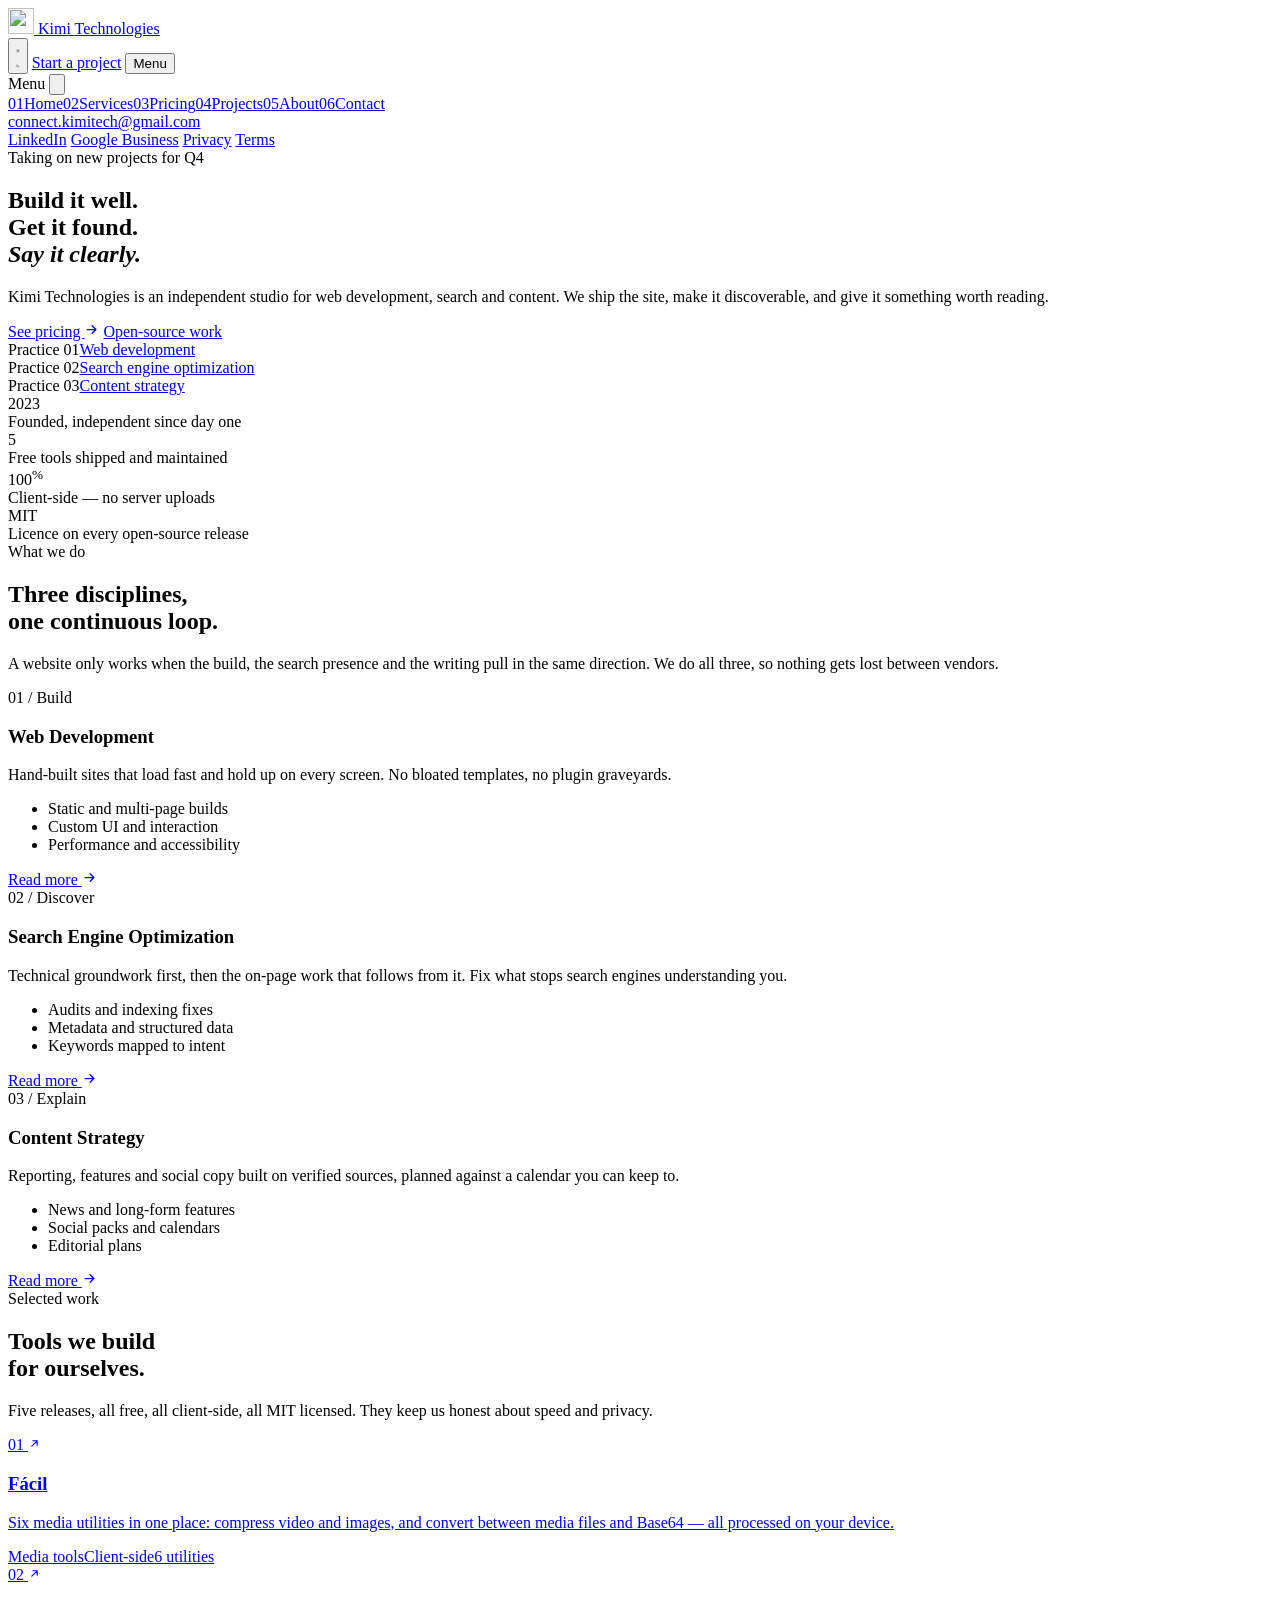
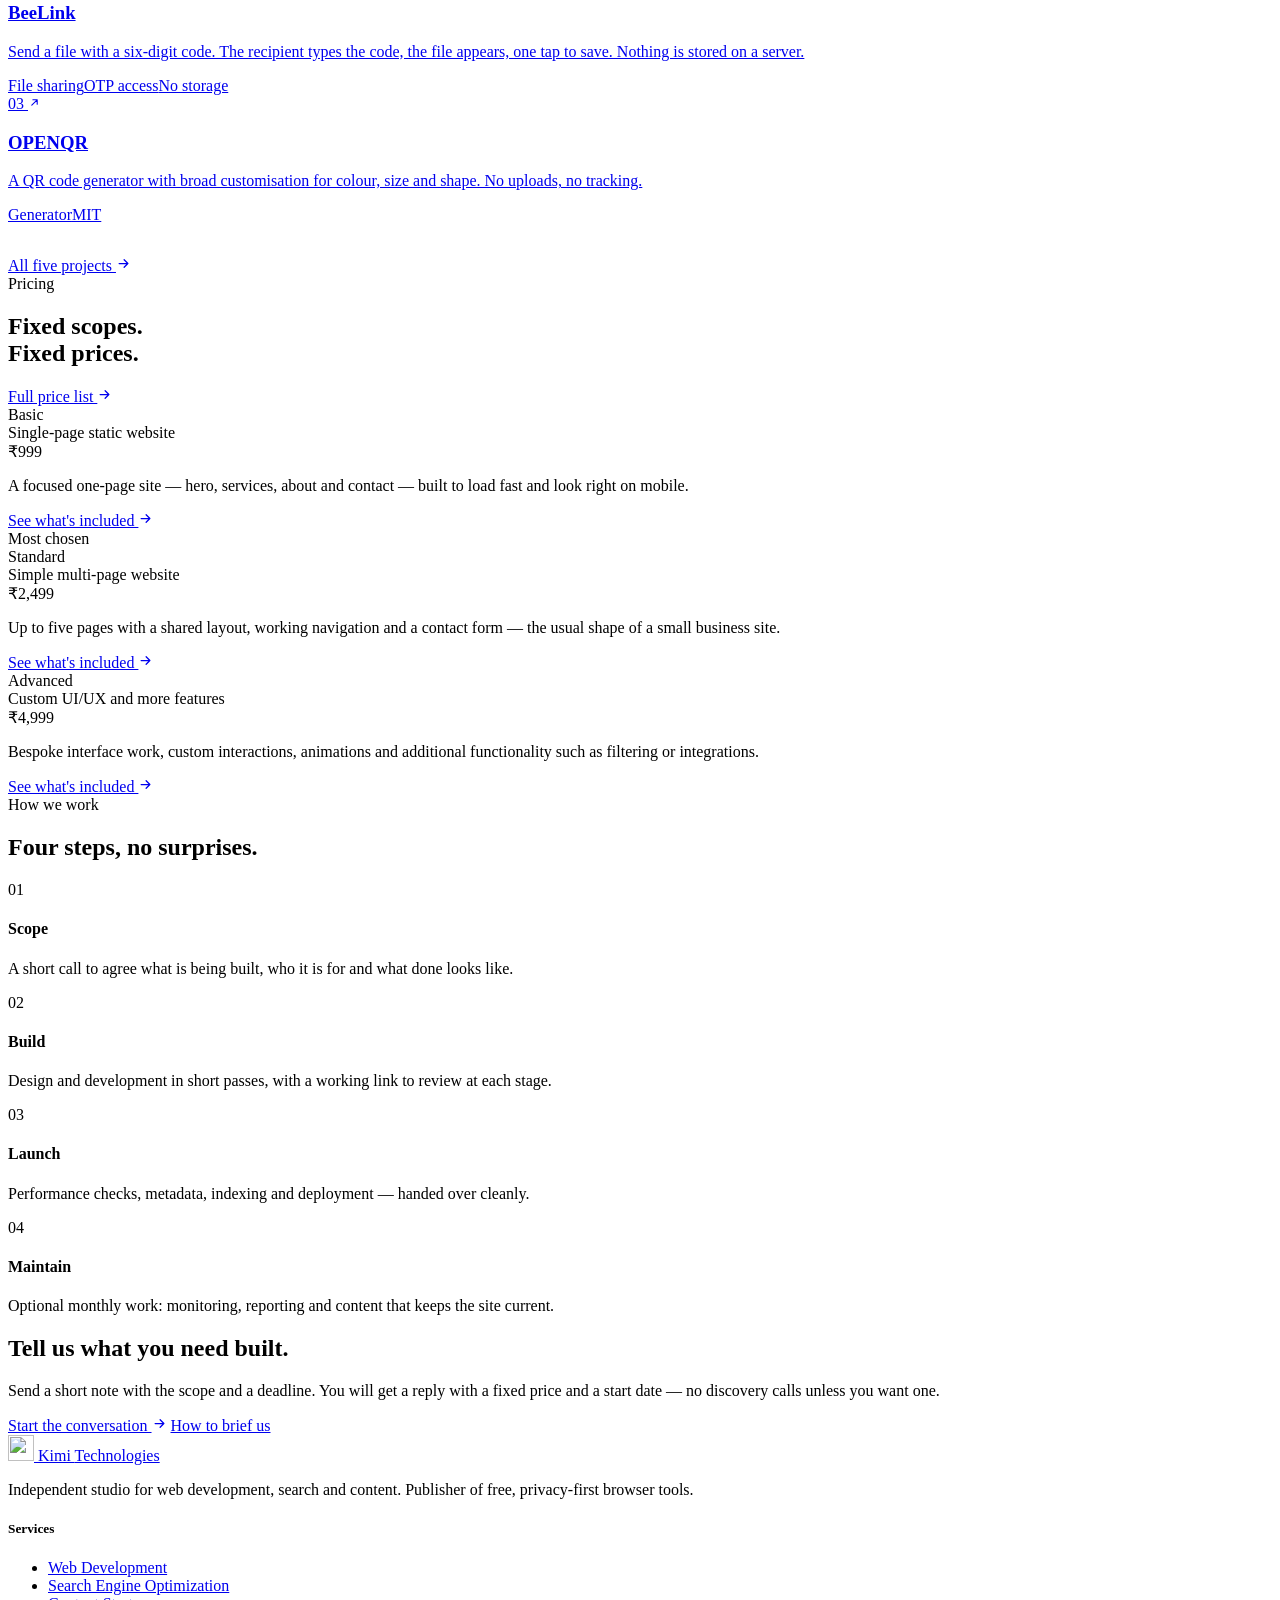
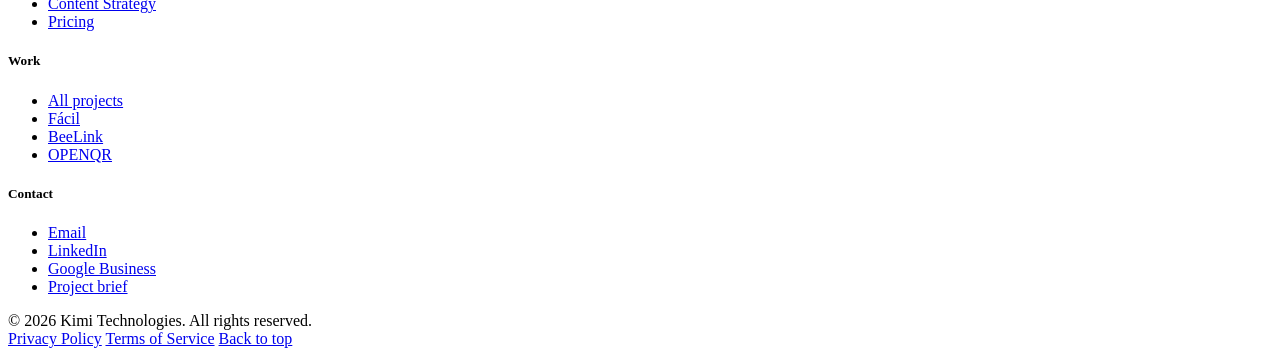
==== index.html @ 5451f811 "Add files via upload" ====
<!DOCTYPE html>
<html lang="en" data-theme="light">
<head>
<meta charset="UTF-8" />
<meta name="viewport" content="width=device-width, initial-scale=1.0" />
<title>Kimi Technologies — Web Development, SEO & Content Strategy</title>
<meta name="description" content="Independent studio building fast websites, improving search visibility and shaping content strategy. Plus five free, privacy-first browser tools." />
<meta name="robots" content="index, follow" />
<link rel="canonical" href="https://kimitechnologies.vercel.app/" />
<meta name="theme-color" content="#ffffff" media="(prefers-color-scheme: light)" />
<meta name="theme-color" content="#08090c" media="(prefers-color-scheme: dark)" />
<link rel="icon" href="favicon.ico" sizes="any" />
<link rel="icon" type="image/png" sizes="16x16" href="favicon-16x16.png" />
<link rel="icon" type="image/png" sizes="32x32" href="favicon-32x32.png" />
<link rel="icon" type="image/png" sizes="48x48" href="favicon-48x48.png" />
<link rel="apple-touch-icon" sizes="180x180" href="apple-touch-icon.png" />
<link rel="manifest" href="site.webmanifest" />
<meta name="msapplication-TileColor" content="#0354d4" />

<meta property="og:type" content="website" />
<meta property="og:title" content="Kimi Technologies — Web Development, SEO & Content Strategy" />
<meta property="og:description" content="Independent studio building fast websites, improving search visibility and shaping content strategy. Plus five free, privacy-first browser tools." />
<meta property="og:url" content="https://kimitechnologies.vercel.app/" />
<meta property="og:site_name" content="Kimi Technologies" />
<meta property="og:locale" content="en_IN" />
<meta property="og:image" content="https://kimitechnologies.vercel.app/og-image.jpg" />
<meta property="og:image:type" content="image/jpeg" />
<meta property="og:image:width" content="1200" />
<meta property="og:image:height" content="630" />
<meta property="og:image:alt" content="Kimi Technologies — build it well, get it found, say it clearly" />
<meta name="twitter:card" content="summary_large_image" />
<meta name="twitter:title" content="Kimi Technologies — Web Development, SEO & Content Strategy" />
<meta name="twitter:description" content="Independent studio building fast websites, improving search visibility and shaping content strategy. Plus five free, privacy-first browser tools." />
<meta name="twitter:image" content="https://kimitechnologies.vercel.app/og-image.jpg" />
<meta name="twitter:image:alt" content="Kimi Technologies — build it well, get it found, say it clearly" />

<link rel="preconnect" href="https://fonts.googleapis.com" />
<link rel="preconnect" href="https://fonts.gstatic.com" crossorigin />
<link href="https://fonts.googleapis.com/css2?family=Instrument+Sans:ital,wght@0,400..700;1,400..600&family=JetBrains+Mono:wght@400;500&display=swap" rel="stylesheet" />
<link rel="stylesheet" href="assets/style.css" />
<script type="application/ld+json">
{
  "@context": "https://schema.org",
  "@type": "Organization",
  "name": "Kimi Technologies",
  "url": "https://kimitechnologies.vercel.app/",
  "logo": "https://kimitechnologies.vercel.app/android-chrome-512x512.png",
  "image": "https://kimitechnologies.vercel.app/og-image.jpg",
  "description": "Independent studio for web development, search engine optimization and content strategy, and publisher of free privacy-first browser tools.",
  "email": "connect.kimitech@gmail.com",
  "foundingDate": "2023",
  "sameAs": ["https://www.linkedin.com/company/kimitechnologies/", "https://share.google/tDiyLY1lhU5u5H3VA"],
  "makesOffer": [
    {"@type": "Offer", "itemOffered": {"@type": "Service", "name": "Web Development"}},
    {"@type": "Offer", "itemOffered": {"@type": "Service", "name": "Search Engine Optimization"}},
    {"@type": "Offer", "itemOffered": {"@type": "Service", "name": "Content Strategy"}}
  ]
}
</script>
<script type="application/ld+json">
{"@context":"https://schema.org","@type":"WebSite","name":"Kimi Technologies","url":"https://kimitechnologies.vercel.app/"}
</script>
<script>
/* theme before first paint */
(function () {
  try {
    var t = localStorage.getItem('kt-theme');
    if (t) document.documentElement.setAttribute('data-theme', t);
    else if (window.matchMedia('(prefers-color-scheme: dark)').matches) document.documentElement.setAttribute('data-theme', 'dark');
  } catch (e) {}
})();
/* restore the curtain for the incoming page */
(function () {
  try {
    var raw = sessionStorage.getItem('kt-nav');
    if (!raw) return;
    sessionStorage.removeItem('kt-nav');
    var d = JSON.parse(raw);
    var h = document.documentElement;
    h.setAttribute('data-anim', d.a || 'columns');
    if (d.x != null) { h.style.setProperty('--ox', d.x + 'px'); h.style.setProperty('--oy', d.y + 'px'); }
    h.classList.add('pt-enter');
  } catch (e) {}
})();
</script>
</head>
<body id="top">
<div class="pt" aria-hidden="true">
  <div class="pt-panels"><i></i><i></i><i></i><i></i><i></i><i></i></div>
  <div class="pt-disc"></div>
</div>
<header class="site-header" id="siteHeader">
  <div class="header-inner">
    <a href="index.html" class="logo" aria-label="Kimi Technologies — home">
      <span class="logo-mark"><img src="assets/logo-mark.png" alt="" width="26" height="26" /></span>
      <span>Kimi <span class="sub">Technologies</span></span>
    </a>
    <div class="header-actions">
      <button class="icon-btn" id="themeToggle" type="button" aria-label="Switch colour theme">
        <svg class="icon-sun" viewBox="0 0 24 24" fill="none" stroke="currentColor" stroke-width="1.7" stroke-linecap="round"><circle cx="12" cy="12" r="4"/><path d="M12 2v2M12 20v2M4.9 4.9l1.4 1.4M17.7 17.7l1.4 1.4M2 12h2M20 12h2M4.9 19.1l1.4-1.4M17.7 6.3l1.4-1.4"/></svg>
        <svg class="icon-moon" viewBox="0 0 24 24" fill="none" stroke="currentColor" stroke-width="1.7" stroke-linecap="round" stroke-linejoin="round"><path d="M20 14.5A8.5 8.5 0 1 1 9.5 4a6.8 6.8 0 0 0 10.5 10.5Z"/></svg>
      </button>
      <a href="contact.html" class="btn btn--sm">Start a project</a>
      <button class="menu-btn" id="menuBtn" type="button" aria-expanded="false" aria-controls="drawer">
        <span class="mtxt">Menu</span>
        <span class="bars" aria-hidden="true"><i></i><i></i><i></i></span>
      </button>
    </div>
  </div>
</header>
<div class="drawer-scrim" id="drawerScrim"></div>
<aside class="drawer" id="drawer" aria-hidden="true" aria-label="Site menu">
  <div class="drawer-top">
    <span class="drawer-label">Menu</span>
    <button class="drawer-close" id="drawerClose" type="button" aria-label="Close menu">
      <svg viewBox="0 0 24 24" fill="none" stroke="currentColor" stroke-width="1.8" stroke-linecap="round"><path d="M6 6l12 12M18 6 6 18"/></svg>
    </button>
  </div>
  <nav class="drawer-nav" aria-label="Pages">
    <a href="index.html" aria-current="page"><span class="idx">01</span><span class="lbl">Home</span></a><a href="services.html"><span class="idx">02</span><span class="lbl">Services</span></a><a href="pricing.html"><span class="idx">03</span><span class="lbl">Pricing</span></a><a href="projects.html"><span class="idx">04</span><span class="lbl">Projects</span></a><a href="about.html"><span class="idx">05</span><span class="lbl">About</span></a><a href="contact.html"><span class="idx">06</span><span class="lbl">Contact</span></a>
  </nav>
  <div class="drawer-foot">
    <a class="drawer-mail" href="mailto:connect.kimitech@gmail.com">connect.kimitech@gmail.com</a>
    <div class="drawer-socials">
      <a href="https://www.linkedin.com/company/kimitechnologies/" target="_blank" rel="noopener">LinkedIn</a>
      <a href="https://share.google/tDiyLY1lhU5u5H3VA" target="_blank" rel="noopener">Google Business</a>
      <a href="privacy.html">Privacy</a>
      <a href="terms.html">Terms</a>
    </div>
  </div>
</aside>
<main id="main">

<section class="hero">
  <div class="container">
    <div class="hero-grid">
      <div>
        <div class="avail"><span class="dot"></span> Taking on new projects for Q4</div>
        <h1 class="h-display">Build it well.<br />Get it found.<br /><em>Say it clearly.</em></h1>
        <p class="lede">
          Kimi Technologies is an independent studio for web development, search and content.
          We ship the site, make it discoverable, and give it something worth reading.
        </p>
        <div class="hero-actions">
          <a href="pricing.html" class="btn">See pricing <svg class="arw" width="15" height="15" viewBox="0 0 24 24" fill="none" stroke="currentColor" stroke-width="2" stroke-linecap="round" stroke-linejoin="round"><path d="M5 12h14M13 6l6 6-6 6"/></svg></a>
          <a href="projects.html" class="btn btn--ghost">Open-source work</a>
        </div>
      </div>
      <aside class="hero-aside">
        <div class="aside-item"><span class="aside-key">Practice 01</span><a class="aside-val" href="services.html#web">Web development</a></div>
        <div class="aside-item"><span class="aside-key">Practice 02</span><a class="aside-val" href="services.html#seo">Search engine optimization</a></div>
        <div class="aside-item"><span class="aside-key">Practice 03</span><a class="aside-val" href="services.html#content">Content strategy</a></div>
      </aside>
    </div>
  </div>
</section>

<section class="stats" aria-label="Company facts">
  <div class="container">
    <div class="stats-grid">
      <div class="stat"><div class="stat-num">2023</div><div class="stat-label">Founded, independent since day one</div></div>
      <div class="stat"><div class="stat-num">5</div><div class="stat-label">Free tools shipped and maintained</div></div>
      <div class="stat"><div class="stat-num">100<sup>%</sup></div><div class="stat-label">Client-side — no server uploads</div></div>
      <div class="stat"><div class="stat-num">MIT</div><div class="stat-label">Licence on every open-source release</div></div>
    </div>
  </div>
</section>

<section class="section">
  <div class="container">
    <div class="section-head reveal">
      <div class="eyebrow">What we do</div>
      <h2 class="h-section">Three disciplines,<br />one continuous loop.</h2>
      <p class="lede">
        A website only works when the build, the search presence and the writing pull in the
        same direction. We do all three, so nothing gets lost between vendors.
      </p>
    </div>
    <div class="cards-3 reveal">
      <article class="svc">
        <div class="svc-num">01 / Build</div>
        <h3>Web Development</h3>
        <p>Hand-built sites that load fast and hold up on every screen. No bloated templates, no plugin graveyards.</p>
        <ul><li>Static and multi-page builds</li><li>Custom UI and interaction</li><li>Performance and accessibility</li></ul>
        <a href="services.html#web" class="svc-link">Read more <svg class="arw" width="15" height="15" viewBox="0 0 24 24" fill="none" stroke="currentColor" stroke-width="2" stroke-linecap="round" stroke-linejoin="round"><path d="M5 12h14M13 6l6 6-6 6"/></svg></a>
      </article>
      <article class="svc">
        <div class="svc-num">02 / Discover</div>
        <h3>Search Engine Optimization</h3>
        <p>Technical groundwork first, then the on-page work that follows from it. Fix what stops search engines understanding you.</p>
        <ul><li>Audits and indexing fixes</li><li>Metadata and structured data</li><li>Keywords mapped to intent</li></ul>
        <a href="services.html#seo" class="svc-link">Read more <svg class="arw" width="15" height="15" viewBox="0 0 24 24" fill="none" stroke="currentColor" stroke-width="2" stroke-linecap="round" stroke-linejoin="round"><path d="M5 12h14M13 6l6 6-6 6"/></svg></a>
      </article>
      <article class="svc">
        <div class="svc-num">03 / Explain</div>
        <h3>Content Strategy</h3>
        <p>Reporting, features and social copy built on verified sources, planned against a calendar you can keep to.</p>
        <ul><li>News and long-form features</li><li>Social packs and calendars</li><li>Editorial plans</li></ul>
        <a href="services.html#content" class="svc-link">Read more <svg class="arw" width="15" height="15" viewBox="0 0 24 24" fill="none" stroke="currentColor" stroke-width="2" stroke-linecap="round" stroke-linejoin="round"><path d="M5 12h14M13 6l6 6-6 6"/></svg></a>
      </article>
    </div>
  </div>
</section>

<section class="section section--soft">
  <div class="container">
    <div class="section-head reveal">
      <div class="eyebrow">Selected work</div>
      <h2 class="h-section">Tools we build<br />for ourselves.</h2>
      <p class="lede">Five releases, all free, all client-side, all MIT licensed. They keep us honest about speed and privacy.</p>
    </div>
    <div class="proj-grid reveal">
      <a class="proj" href="https://itsfacil.vercel.app" target="_blank" rel="noopener">
  <div class="proj-top">
    <span class="proj-index">01</span>
    <span class="proj-arrow"><svg width="13" height="13" viewBox="0 0 24 24" fill="none" stroke="currentColor" stroke-width="2" stroke-linecap="round" stroke-linejoin="round"><path d="M7 17 17 7M9 7h8v8"/></svg></span>
  </div>
  <h3>Fácil</h3>
  <p>Six media utilities in one place: compress video and images, and convert between media files and Base64 — all processed on your device.</p>
  <div class="tags"><span class="tag">Media tools</span><span class="tag">Client-side</span><span class="tag">6 utilities</span></div>
</a>
      <a class="proj" href="https://getbeelink.vercel.app" target="_blank" rel="noopener">
  <div class="proj-top">
    <span class="proj-index">02</span>
    <span class="proj-arrow"><svg width="13" height="13" viewBox="0 0 24 24" fill="none" stroke="currentColor" stroke-width="2" stroke-linecap="round" stroke-linejoin="round"><path d="M7 17 17 7M9 7h8v8"/></svg></span>
  </div>
  <h3>BeeLink</h3>
  <p>Send a file with a six-digit code. The recipient types the code, the file appears, one tap to save. Nothing is stored on a server.</p>
  <div class="tags"><span class="tag">File sharing</span><span class="tag">OTP access</span><span class="tag">No storage</span></div>
</a>
      <a class="proj" href="https://openqrdev.vercel.app" target="_blank" rel="noopener">
  <div class="proj-top">
    <span class="proj-index">03</span>
    <span class="proj-arrow"><svg width="13" height="13" viewBox="0 0 24 24" fill="none" stroke="currentColor" stroke-width="2" stroke-linecap="round" stroke-linejoin="round"><path d="M7 17 17 7M9 7h8v8"/></svg></span>
  </div>
  <h3>OPENQR</h3>
  <p>A QR code generator with broad customisation for colour, size and shape. No uploads, no tracking.</p>
  <div class="tags"><span class="tag">Generator</span><span class="tag">MIT</span></div>
</a>
    </div>
    <div style="margin-top:32px" class="reveal">
      <a href="projects.html" class="btn btn--ghost">All five projects <svg class="arw" width="15" height="15" viewBox="0 0 24 24" fill="none" stroke="currentColor" stroke-width="2" stroke-linecap="round" stroke-linejoin="round"><path d="M5 12h14M13 6l6 6-6 6"/></svg></a>
    </div>
  </div>
</section>

<section class="section">
  <div class="container">
    <div class="pricing-head reveal">
      <div>
        <div class="eyebrow">Pricing</div>
        <h2 class="h-section">Fixed scopes.<br />Fixed prices.</h2>
      </div>
      <a href="pricing.html" class="btn btn--ghost">Full price list <svg class="arw" width="15" height="15" viewBox="0 0 24 24" fill="none" stroke="currentColor" stroke-width="2" stroke-linecap="round" stroke-linejoin="round"><path d="M5 12h14M13 6l6 6-6 6"/></svg></a>
    </div>
    <div class="price-grid reveal">
      <article class="plan">
        <div class="plan-name">Basic</div>
        <div class="plan-scope">Single-page static website</div>
        <div class="plan-price">₹999</div>
        <p class="plan-desc">A focused one-page site — hero, services, about and contact — built to load fast and look right on mobile.</p>
        <a href="pricing.html?tab=web" class="plan-cta">See what's included <svg class="arw" width="15" height="15" viewBox="0 0 24 24" fill="none" stroke="currentColor" stroke-width="2" stroke-linecap="round" stroke-linejoin="round"><path d="M5 12h14M13 6l6 6-6 6"/></svg></a>
      </article>
      <article class="plan plan--featured">
        <span class="plan-badge">Most chosen</span>
        <div class="plan-name">Standard</div>
        <div class="plan-scope">Simple multi-page website</div>
        <div class="plan-price">₹2,499</div>
        <p class="plan-desc">Up to five pages with a shared layout, working navigation and a contact form — the usual shape of a small business site.</p>
        <a href="pricing.html?tab=web" class="plan-cta">See what's included <svg class="arw" width="15" height="15" viewBox="0 0 24 24" fill="none" stroke="currentColor" stroke-width="2" stroke-linecap="round" stroke-linejoin="round"><path d="M5 12h14M13 6l6 6-6 6"/></svg></a>
      </article>
      <article class="plan">
        <div class="plan-name">Advanced</div>
        <div class="plan-scope">Custom UI/UX and more features</div>
        <div class="plan-price">₹4,999</div>
        <p class="plan-desc">Bespoke interface work, custom interactions, animations and additional functionality such as filtering or integrations.</p>
        <a href="pricing.html?tab=web" class="plan-cta">See what's included <svg class="arw" width="15" height="15" viewBox="0 0 24 24" fill="none" stroke="currentColor" stroke-width="2" stroke-linecap="round" stroke-linejoin="round"><path d="M5 12h14M13 6l6 6-6 6"/></svg></a>
      </article>
    </div>
  </div>
</section>

<section class="section section--tight section--soft">
  <div class="container">
    <div class="section-head reveal">
      <div class="eyebrow">How we work</div>
      <h2 class="h-section">Four steps, no surprises.</h2>
    </div>
    <div class="steps reveal">
      <div class="step"><span class="step-n">01</span><h4>Scope</h4><p>A short call to agree what is being built, who it is for and what done looks like.</p></div>
      <div class="step"><span class="step-n">02</span><h4>Build</h4><p>Design and development in short passes, with a working link to review at each stage.</p></div>
      <div class="step"><span class="step-n">03</span><h4>Launch</h4><p>Performance checks, metadata, indexing and deployment — handed over cleanly.</p></div>
      <div class="step"><span class="step-n">04</span><h4>Maintain</h4><p>Optional monthly work: monitoring, reporting and content that keeps the site current.</p></div>
    </div>
  </div>
</section>
<section class="section section--tight">
  <div class="container">
    <div class="cta-band reveal">
      <div>
        <h2>Tell us what you need built.</h2>
        <p>Send a short note with the scope and a deadline. You will get a reply with a fixed price and a start date — no discovery calls unless you want one.</p>
      </div>
      <div class="cta-actions">
        <a class="btn" href="mailto:connect.kimitech@gmail.com?subject=Project%20enquiry">Start the conversation <svg class="arw" width="15" height="15" viewBox="0 0 24 24" fill="none" stroke="currentColor" stroke-width="2" stroke-linecap="round" stroke-linejoin="round"><path d="M5 12h14M13 6l6 6-6 6"/></svg></a>
        <a class="btn btn--ghost" href="contact.html">How to brief us</a>
      </div>
    </div>
  </div>
</section>

</main>
<footer class="site-footer">
  <div class="container">
    <div class="footer-top">
      <div class="footer-brand">
        <a href="index.html" class="logo">
          <span class="logo-mark"><img src="assets/logo-mark.png" alt="" width="26" height="26" /></span>
          <span>Kimi <span class="sub">Technologies</span></span>
        </a>
        <p>Independent studio for web development, search and content. Publisher of free, privacy-first browser tools.</p>
      </div>
      <div class="footer-col">
        <h5>Services</h5>
        <ul>
          <li><a href="services.html#web">Web Development</a></li>
          <li><a href="services.html#seo">Search Engine Optimization</a></li>
          <li><a href="services.html#content">Content Strategy</a></li>
          <li><a href="pricing.html">Pricing</a></li>
        </ul>
      </div>
      <div class="footer-col">
        <h5>Work</h5>
        <ul>
          <li><a href="projects.html">All projects</a></li>
          <li><a href="https://itsfacil.vercel.app" target="_blank" rel="noopener">Fácil</a></li>
          <li><a href="https://getbeelink.vercel.app" target="_blank" rel="noopener">BeeLink</a></li>
          <li><a href="https://openqrdev.vercel.app" target="_blank" rel="noopener">OPENQR</a></li>
        </ul>
      </div>
      <div class="footer-col">
        <h5>Contact</h5>
        <ul>
          <li><a href="mailto:connect.kimitech@gmail.com">Email</a></li>
          <li><a href="https://www.linkedin.com/company/kimitechnologies/" target="_blank" rel="noopener">LinkedIn</a></li>
          <li><a href="https://share.google/tDiyLY1lhU5u5H3VA" target="_blank" rel="noopener">Google Business</a></li>
          <li><a href="contact.html">Project brief</a></li>
        </ul>
      </div>
    </div>
    <div class="footer-bottom">
      <span>&copy; <span id="year">2026</span> Kimi Technologies. All rights reserved.</span>
      <div class="legal-links">
        <a href="privacy.html">Privacy Policy</a>
        <a href="terms.html">Terms of Service</a>
        <a href="#top">Back to top</a>
      </div>
    </div>
  </div>
</footer>
<script src="assets/app.js" defer></script>
</body>
</html>
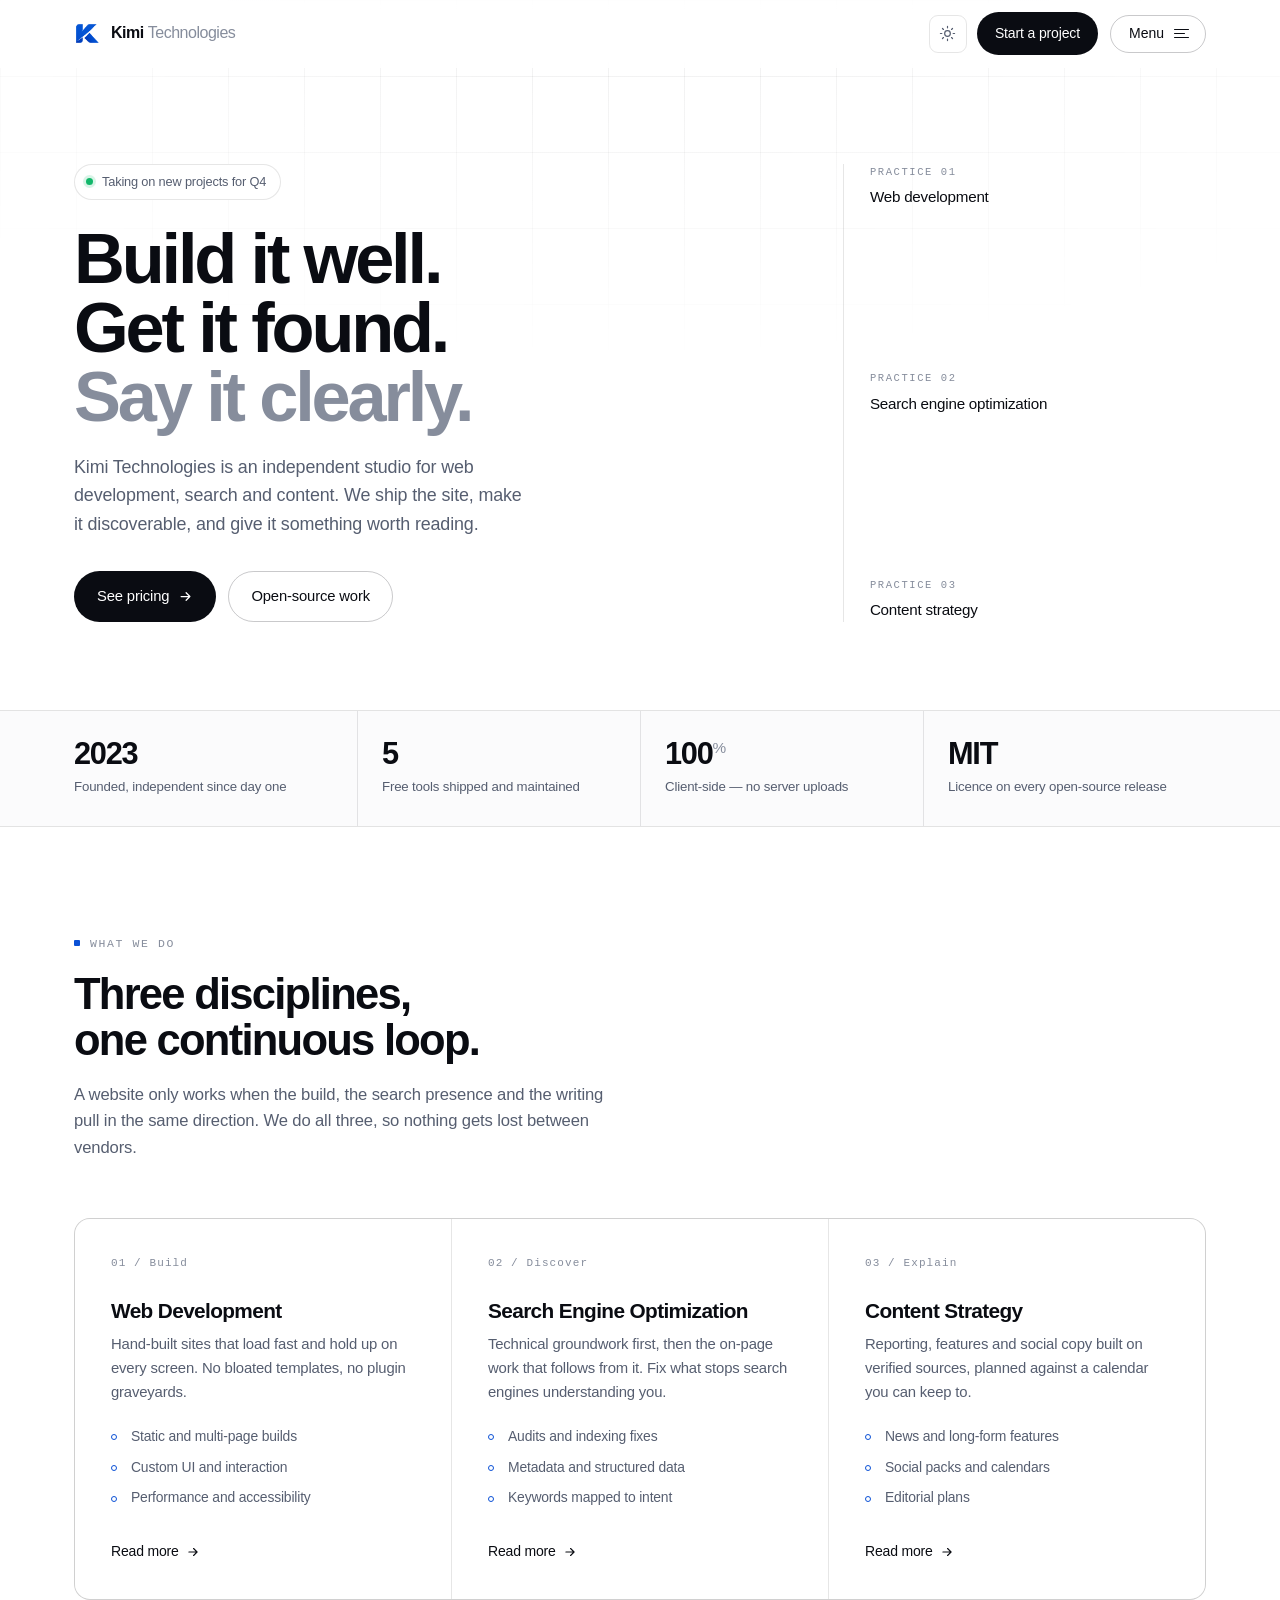
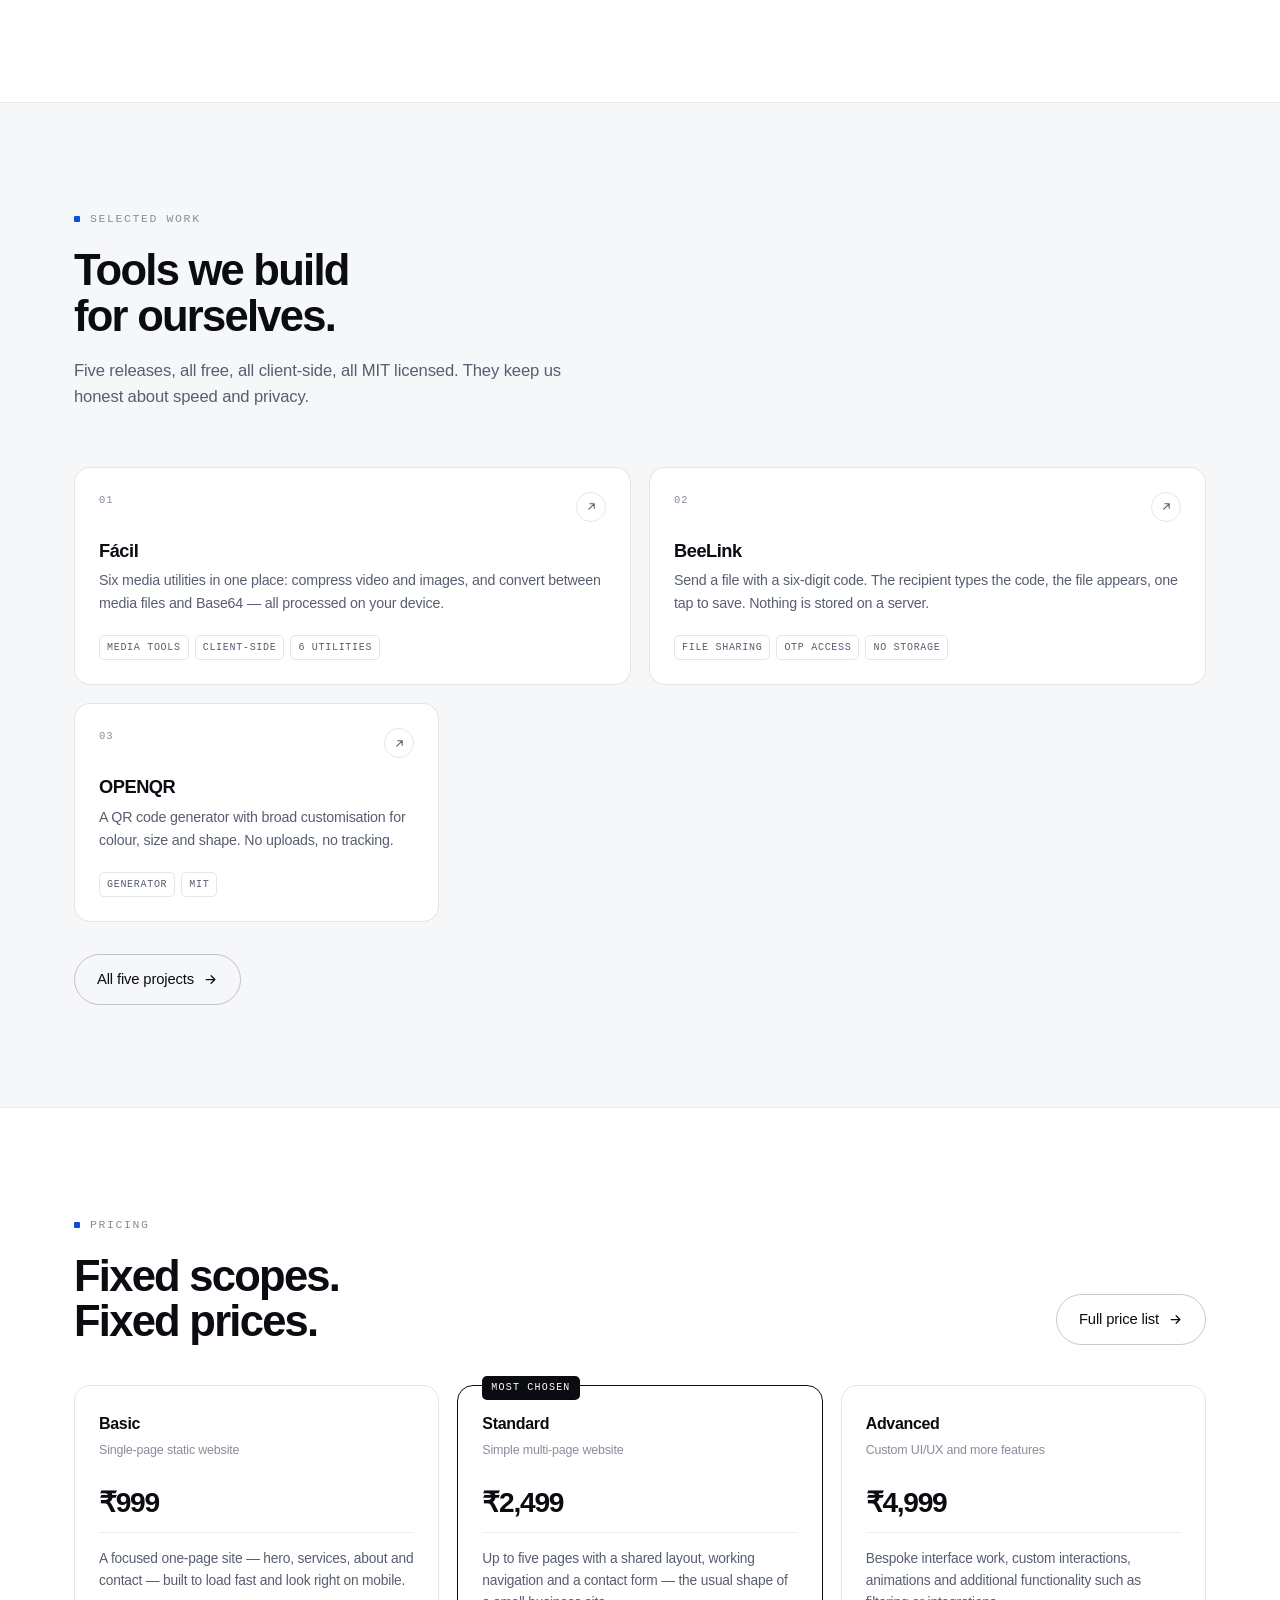
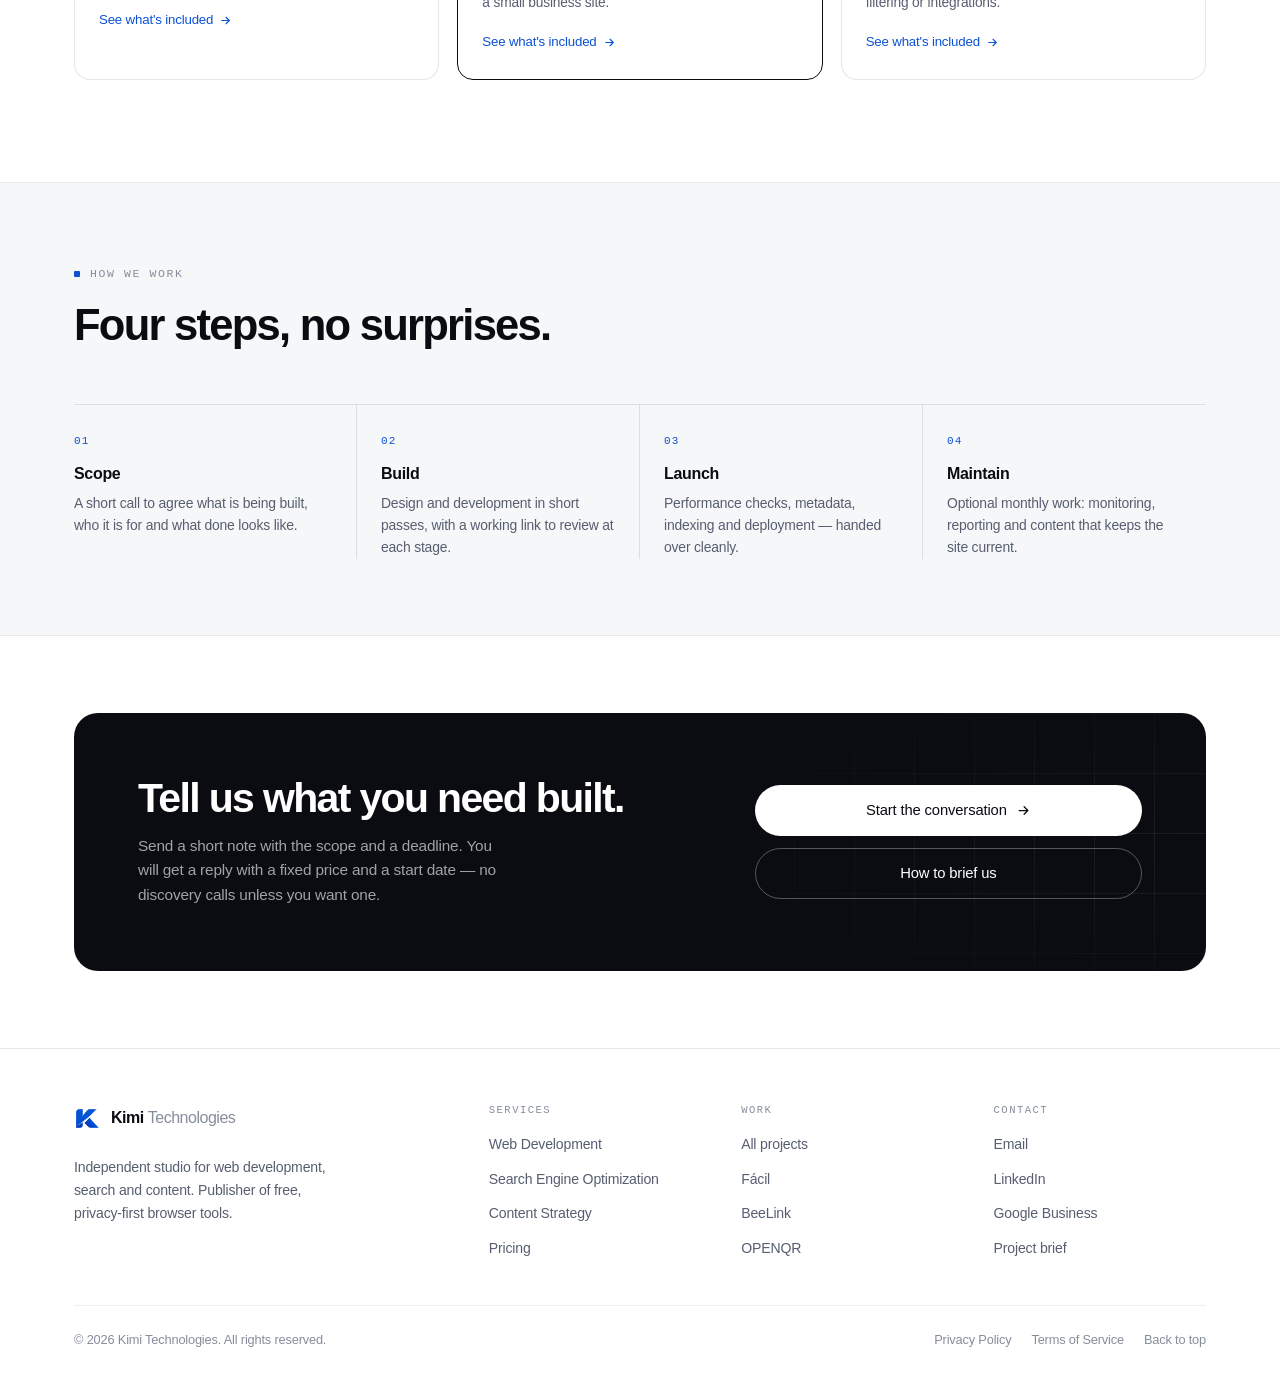
==== commit e0c650eb: "Add files via upload" ====
--- a/index.html
+++ b/index.html
@@ -6,80 +6,1202 @@
 <title>Kimi Technologies — Web Development, SEO & Content Strategy</title>
 <meta name="description" content="Independent studio building fast websites, improving search visibility and shaping content strategy. Plus five free, privacy-first browser tools." />
 <meta name="robots" content="index, follow" />
-<link rel="canonical" href="https://kimitechnologies.vercel.app/" />
 <meta name="theme-color" content="#ffffff" media="(prefers-color-scheme: light)" />
 <meta name="theme-color" content="#08090c" media="(prefers-color-scheme: dark)" />
-<link rel="icon" href="favicon.ico" sizes="any" />
-<link rel="icon" type="image/png" sizes="16x16" href="favicon-16x16.png" />
-<link rel="icon" type="image/png" sizes="32x32" href="favicon-32x32.png" />
-<link rel="icon" type="image/png" sizes="48x48" href="favicon-48x48.png" />
-<link rel="apple-touch-icon" sizes="180x180" href="apple-touch-icon.png" />
-<link rel="manifest" href="site.webmanifest" />
-<meta name="msapplication-TileColor" content="#0354d4" />
+<link rel="icon" type="image/png" sizes="32x32" href="[data-uri]" />
+<link rel="icon" type="image/png" sizes="48x48" href="[data-uri]" />
+<link rel="apple-touch-icon" href="[data-uri]" />
 
 <meta property="og:type" content="website" />
 <meta property="og:title" content="Kimi Technologies — Web Development, SEO & Content Strategy" />
 <meta property="og:description" content="Independent studio building fast websites, improving search visibility and shaping content strategy. Plus five free, privacy-first browser tools." />
-<meta property="og:url" content="https://kimitechnologies.vercel.app/" />
 <meta property="og:site_name" content="Kimi Technologies" />
 <meta property="og:locale" content="en_IN" />
 <meta property="og:image" content="https://kimitechnologies.vercel.app/og-image.jpg" />
-<meta property="og:image:type" content="image/jpeg" />
 <meta property="og:image:width" content="1200" />
 <meta property="og:image:height" content="630" />
-<meta property="og:image:alt" content="Kimi Technologies — build it well, get it found, say it clearly" />
 <meta name="twitter:card" content="summary_large_image" />
 <meta name="twitter:title" content="Kimi Technologies — Web Development, SEO & Content Strategy" />
 <meta name="twitter:description" content="Independent studio building fast websites, improving search visibility and shaping content strategy. Plus five free, privacy-first browser tools." />
 <meta name="twitter:image" content="https://kimitechnologies.vercel.app/og-image.jpg" />
-<meta name="twitter:image:alt" content="Kimi Technologies — build it well, get it found, say it clearly" />
 
 <link rel="preconnect" href="https://fonts.googleapis.com" />
 <link rel="preconnect" href="https://fonts.gstatic.com" crossorigin />
 <link href="https://fonts.googleapis.com/css2?family=Instrument+Sans:ital,wght@0,400..700;1,400..600&family=JetBrains+Mono:wght@400;500&display=swap" rel="stylesheet" />
-<link rel="stylesheet" href="assets/style.css" />
+
 <script type="application/ld+json">
 {
   "@context": "https://schema.org",
   "@type": "Organization",
   "name": "Kimi Technologies",
   "url": "https://kimitechnologies.vercel.app/",
-  "logo": "https://kimitechnologies.vercel.app/android-chrome-512x512.png",
-  "image": "https://kimitechnologies.vercel.app/og-image.jpg",
+  "logo": "https://kimitechnologies.vercel.app/og-image.jpg",
   "description": "Independent studio for web development, search engine optimization and content strategy, and publisher of free privacy-first browser tools.",
   "email": "connect.kimitech@gmail.com",
   "foundingDate": "2023",
   "sameAs": ["https://www.linkedin.com/company/kimitechnologies/", "https://share.google/tDiyLY1lhU5u5H3VA"],
   "makesOffer": [
-    {"@type": "Offer", "itemOffered": {"@type": "Service", "name": "Web Development"}},
-    {"@type": "Offer", "itemOffered": {"@type": "Service", "name": "Search Engine Optimization"}},
-    {"@type": "Offer", "itemOffered": {"@type": "Service", "name": "Content Strategy"}}
+    {"@type": "Offer", "itemOffered": {"@type": "Service", "name": "Web Development"},
+    {"@type": "Offer", "itemOffered": {"@type": "Service", "name": "Search Engine Optimization"},
+    {"@type": "Offer", "itemOffered": {"@type": "Service", "name": "Content Strategy"}
   ]
 }
 </script>
-<script type="application/ld+json">
-{"@context":"https://schema.org","@type":"WebSite","name":"Kimi Technologies","url":"https://kimitechnologies.vercel.app/"}
-</script>
+
+<style>
+/* ============================================================
+   KIMI TECHNOLOGIES — shared design system
+   ============================================================ */
+
+:root {
+  --bg: #ffffff;
+  --bg-soft: #f6f7f9;
+  --bg-deep: #0a0c12;
+  --surface: #ffffff;
+  --surface-2: #fbfbfc;
+  --border: rgba(10, 12, 18, 0.10);
+  --border-soft: rgba(10, 12, 18, 0.06);
+  --border-strong: rgba(10, 12, 18, 0.22);
+  --text: #0a0c12;
+  --text-dim: #565e70;
+  --text-faint: #868d9c;
+  --accent: #0b51d6;
+  --accent-ink: #033ea8;
+  --accent-soft: rgba(3, 84, 212, 0.07);
+  --btn-bg: #0a0c12;
+  --btn-fg: #ffffff;
+  --btn-bg-hover: #22262f;
+  --grid-line: rgba(10, 12, 18, 0.05);
+  --shadow-sm: 0 1px 2px rgba(10, 12, 18, 0.05);
+  --shadow-md: 0 12px 32px -12px rgba(10, 12, 18, 0.16);
+  --radius-sm: 10px;
+  --radius: 16px;
+  --radius-lg: 24px;
+  --font: 'Instrument Sans', -apple-system, BlinkMacSystemFont, 'Segoe UI', sans-serif;
+  --mono: 'JetBrains Mono', ui-monospace, SFMono-Regular, Menlo, monospace;
+  --header-h: 68px;
+  --ease: cubic-bezier(0.22, 0.61, 0.36, 1);
+  --ease-io: cubic-bezier(0.65, 0.05, 0.36, 1);
+  --pt: #0a0c12;
+}
+
+html[data-theme="dark"] {
+  --bg: #08090c;
+  --bg-soft: #0c0e13;
+  --bg-deep: #f3f4f7;
+  --surface: #0f1116;
+  --surface-2: #12141a;
+  --border: rgba(255, 255, 255, 0.11);
+  --border-soft: rgba(255, 255, 255, 0.06);
+  --border-strong: rgba(255, 255, 255, 0.24);
+  --text: #f3f4f7;
+  --text-dim: #a4abb9;
+  --text-faint: #767e8e;
+  --accent: #6f92ff;
+  --accent-ink: #a8bcff;
+  --accent-soft: rgba(111, 146, 255, 0.12);
+  --btn-bg: #f3f4f7;
+  --btn-fg: #08090c;
+  --btn-bg-hover: #d9dce4;
+  --grid-line: rgba(255, 255, 255, 0.05);
+  --shadow-sm: 0 1px 2px rgba(0, 0, 0, 0.4);
+  --shadow-md: 0 16px 40px -16px rgba(0, 0, 0, 0.7);
+  --pt: #14161c;
+}
+
+/* ============================================================
+   RESET
+   ============================================================ */
+*, *::before, *::after { margin: 0; padding: 0; box-sizing: border-box; }
+
+html {
+  -webkit-text-size-adjust: 100%;
+  scroll-behavior: smooth;
+  scroll-padding-top: calc(var(--header-h) + 24px);
+}
+
+body {
+  font-family: var(--font);
+  background: var(--bg);
+  color: var(--text);
+  line-height: 1.55;
+  font-size: 16px;
+  letter-spacing: -0.011em;
+  -webkit-font-smoothing: antialiased;
+  -moz-osx-font-smoothing: grayscale;
+  overflow-x: hidden;
+  min-height: 100vh;
+  display: flex;
+  flex-direction: column;
+}
+body > main { flex: 1 0 auto; }
+body.no-scroll { overflow: hidden; }
+
+img, svg { display: block; max-width: 100%; }
+a { color: inherit; text-decoration: none; }
+button { font: inherit; color: inherit; background: none; border: 0; cursor: pointer; }
+ul, ol { list-style: none; }
+::selection { background: var(--accent); color: #fff; }
+:focus-visible { outline: 2px solid var(--accent); outline-offset: 3px; border-radius: 4px; }
+
+/* ============================================================
+   LAYOUT
+   ============================================================ */
+.container {
+  width: 100%;
+  max-width: 1180px;
+  margin-inline: auto;
+  padding-inline: 24px;
+}
+
+.section { padding-block: clamp(64px, 8vw, 112px); position: relative; }
+.section--tight { padding-block: clamp(48px, 6vw, 80px); }
+.section--soft { background: var(--bg-soft); border-block: 1px solid var(--border-soft); }
+.section--flush { padding-top: 0; }
+
+/* ============================================================
+   TYPE
+   ============================================================ */
+.eyebrow {
+  display: inline-flex;
+  align-items: center;
+  gap: 10px;
+  font-family: var(--mono);
+  font-size: 11.5px;
+  letter-spacing: 0.14em;
+  text-transform: uppercase;
+  color: var(--text-faint);
+  margin-bottom: 20px;
+}
+.eyebrow::before {
+  content: "";
+  width: 6px; height: 6px;
+  background: var(--accent);
+  border-radius: 1px;
+  flex: none;
+}
+
+h1, h2, h3, h4, h5 { font-weight: 600; letter-spacing: -0.035em; line-height: 1.02; }
+
+.h-display { font-size: clamp(2.5rem, 6vw, 4.4rem); letter-spacing: -0.045em; line-height: 0.98; }
+.h-section { font-size: clamp(1.8rem, 3.4vw, 2.9rem); line-height: 1.05; letter-spacing: -0.04em; }
+.h-sub { font-size: clamp(1.2rem, 1.9vw, 1.5rem); letter-spacing: -0.03em; line-height: 1.2; }
+
+.lede {
+  font-size: clamp(1rem, 1.3vw, 1.13rem);
+  color: var(--text-dim);
+  line-height: 1.6;
+  max-width: 58ch;
+  letter-spacing: -0.008em;
+}
+.section-head { max-width: 760px; margin-bottom: clamp(36px, 4.5vw, 56px); }
+.section-head .lede { margin-top: 18px; }
+.muted { color: var(--text-dim); }
+.mono { font-family: var(--mono); font-size: 0.78rem; letter-spacing: 0.06em; }
+
+/* ============================================================
+   BUTTONS
+   ============================================================ */
+.btn {
+  display: inline-flex;
+  align-items: center;
+  justify-content: center;
+  gap: 9px;
+  padding: 13px 22px;
+  border-radius: 999px;
+  font-size: 0.925rem;
+  font-weight: 500;
+  letter-spacing: -0.01em;
+  background: var(--btn-bg);
+  color: var(--btn-fg);
+  border: 1px solid transparent;
+  transition: background 0.2s var(--ease), transform 0.2s var(--ease), border-color 0.2s var(--ease);
+  white-space: nowrap;
+}
+.btn:hover { background: var(--btn-bg-hover); transform: translateY(-1px); }
+.btn:active { transform: translateY(0); }
+.btn--ghost { background: transparent; color: var(--text); border-color: var(--border-strong); }
+.btn--ghost:hover { background: var(--bg-soft); border-color: var(--text-faint); }
+.btn--accent { background: var(--accent); color: #fff; }
+.btn--accent:hover { background: var(--accent-ink); }
+.btn svg { width: 15px; height: 15px; flex: none; }
+.btn .arw { transition: transform 0.25s var(--ease); }
+.btn:hover .arw { transform: translateX(3px); }
+.btn--sm { padding: 10px 17px; font-size: 0.875rem; }
+
+/* ============================================================
+   HEADER  (logo + actions only — navigation lives in the drawer)
+   ============================================================ */
+.site-header {
+  position: fixed;
+  inset: 0 0 auto 0;
+  height: var(--header-h);
+  z-index: 90;
+  background: color-mix(in srgb, var(--bg) 82%, transparent);
+  backdrop-filter: saturate(180%) blur(18px);
+  -webkit-backdrop-filter: saturate(180%) blur(18px);
+  border-bottom: 1px solid transparent;
+  transition: border-color 0.3s var(--ease), background 0.3s var(--ease);
+}
+.site-header.is-stuck { border-bottom-color: var(--border); }
+.site-header.is-open { background: var(--bg); backdrop-filter: none; -webkit-backdrop-filter: none; }
+
+.header-inner {
+  max-width: 1180px;
+  margin-inline: auto;
+  padding-inline: 24px;
+  height: 100%;
+  display: flex;
+  align-items: center;
+  gap: 16px;
+}
+
+.logo {
+  display: inline-flex;
+  align-items: center;
+  gap: 10px;
+  font-weight: 600;
+  font-size: 1rem;
+  letter-spacing: -0.03em;
+  flex: none;
+}
+.logo-mark {
+  width: 27px; height: 27px;
+  display: block;
+  flex: none;
+  transition: transform 0.4s var(--ease);
+}
+.logo-mark img { width: 100%; height: 100%; object-fit: contain; }
+.logo:hover .logo-mark { transform: scale(1.08); }
+.logo span.sub { color: var(--text-faint); font-weight: 400; }
+
+.header-actions { margin-left: auto; display: flex; align-items: center; gap: 10px; }
+
+.icon-btn {
+  width: 38px; height: 38px;
+  display: grid; place-items: center;
+  border-radius: 9px;
+  border: 1px solid var(--border);
+  color: var(--text-dim);
+  transition: color 0.18s, border-color 0.18s, background 0.18s;
+}
+.icon-btn:hover { color: var(--text); border-color: var(--border-strong); background: var(--bg-soft); }
+.icon-btn svg { width: 17px; height: 17px; }
+html[data-theme="light"] .icon-moon { display: none; }
+html[data-theme="dark"] .icon-sun { display: none; }
+
+/* Menu button — the only way into navigation */
+.menu-btn {
+  display: inline-flex;
+  align-items: center;
+  gap: 10px;
+  height: 38px;
+  padding: 0 16px 0 18px;
+  border-radius: 999px;
+  border: 1px solid var(--border-strong);
+  font-size: 0.875rem;
+  font-weight: 500;
+  color: var(--text);
+  transition: background 0.2s var(--ease), border-color 0.2s, transform 0.2s var(--ease);
+  margin-left: 2px;
+}
+.menu-btn:hover { background: var(--bg-soft); transform: translateY(-1px); }
+.menu-btn .bars { position: relative; width: 15px; height: 10px; flex: none; }
+.menu-btn .bars i {
+  position: absolute; left: 0; height: 1.5px; width: 100%;
+  background: currentColor; border-radius: 2px;
+  transition: transform 0.3s var(--ease), width 0.3s var(--ease), top 0.3s var(--ease);
+}
+.menu-btn .bars i:nth-child(1) { top: 0; }
+.menu-btn .bars i:nth-child(2) { top: 4.2px; width: 70%; }
+.menu-btn .bars i:nth-child(3) { top: 8.4px; }
+.menu-btn:hover .bars i:nth-child(2) { width: 100%; }
+.menu-btn[aria-expanded="true"] .bars i:nth-child(1) { top: 4.2px; transform: rotate(45deg); }
+.menu-btn[aria-expanded="true"] .bars i:nth-child(2) { opacity: 0; }
+.menu-btn[aria-expanded="true"] .bars i:nth-child(3) { top: 4.2px; transform: rotate(-45deg); }
+
+/* ============================================================
+   SIDEBAR DRAWER
+   ============================================================ */
+.drawer-scrim {
+  position: fixed;
+  inset: 0;
+  z-index: 95;
+  background: rgba(6, 8, 14, 0.42);
+  backdrop-filter: blur(2px);
+  opacity: 0;
+  visibility: hidden;
+  transition: opacity 0.4s var(--ease), visibility 0.4s;
+}
+.drawer-scrim.is-open { opacity: 1; visibility: visible; }
+
+.drawer {
+  position: fixed;
+  top: 0; right: 0; bottom: 0;
+  width: min(440px, 100%);
+  z-index: 96;
+  background: var(--bg);
+  border-left: 1px solid var(--border);
+  display: flex;
+  flex-direction: column;
+  transform: translateX(101%);
+  transition: transform 0.52s var(--ease-io);
+  will-change: transform;
+}
+.drawer.is-open { transform: translateX(0); }
+
+.drawer-top {
+  height: var(--header-h);
+  flex: none;
+  display: flex;
+  align-items: center;
+  justify-content: space-between;
+  padding-inline: 26px;
+  border-bottom: 1px solid var(--border-soft);
+}
+.drawer-label {
+  font-family: var(--mono);
+  font-size: 10.5px;
+  letter-spacing: 0.16em;
+  text-transform: uppercase;
+  color: var(--text-faint);
+}
+.drawer-close {
+  width: 34px; height: 34px;
+  border-radius: 8px;
+  display: grid; place-items: center;
+  color: var(--text-dim);
+  border: 1px solid var(--border);
+  transition: color 0.18s, border-color 0.18s, transform 0.3s var(--ease);
+}
+.drawer-close:hover { color: var(--text); border-color: var(--border-strong); transform: rotate(90deg); }
+.drawer-close svg { width: 15px; height: 15px; }
+
+.drawer-nav {
+  padding: 18px 26px 0;
+  overflow-y: auto;
+  flex: 1 1 auto;
+}
+.drawer-nav a {
+  display: flex;
+  align-items: baseline;
+  gap: 16px;
+  padding: 15px 0;
+  border-bottom: 1px solid var(--border-soft);
+  font-size: clamp(1.5rem, 3.4vw, 1.85rem);
+  font-weight: 600;
+  letter-spacing: -0.04em;
+  color: var(--text);
+  opacity: 0;
+  transform: translateX(18px);
+  transition: color 0.2s;
+}
+.drawer.is-open .drawer-nav a {
+  animation: drawerLink 0.55s var(--ease) forwards;
+}
+.drawer-nav a:nth-child(1) { animation-delay: 0.06s; }
+.drawer-nav a:nth-child(2) { animation-delay: 0.11s; }
+.drawer-nav a:nth-child(3) { animation-delay: 0.16s; }
+.drawer-nav a:nth-child(4) { animation-delay: 0.21s; }
+.drawer-nav a:nth-child(5) { animation-delay: 0.26s; }
+.drawer-nav a:nth-child(6) { animation-delay: 0.31s; }
+@keyframes drawerLink { to { opacity: 1; transform: none; } }
+
+.drawer-nav a .idx {
+  font-family: var(--mono);
+  font-size: 10.5px;
+  color: var(--text-faint);
+  letter-spacing: 0.1em;
+  flex: none;
+  font-weight: 400;
+}
+.drawer-nav a .lbl { position: relative; }
+.drawer-nav a .lbl::after {
+  content: "";
+  position: absolute;
+  left: 0; right: 0; bottom: -3px;
+  height: 1.5px;
+  background: currentColor;
+  transform: scaleX(0);
+  transform-origin: right;
+  transition: transform 0.4s var(--ease);
+}
+.drawer-nav a:hover .lbl::after { transform: scaleX(1); transform-origin: left; }
+.drawer-nav a:hover { color: var(--accent); }
+.drawer-nav a[aria-current="page"] { color: var(--accent); }
+.drawer-nav a[aria-current="page"] .idx { color: var(--accent); }
+
+.drawer-foot {
+  flex: none;
+  padding: 22px 26px 26px;
+  border-top: 1px solid var(--border-soft);
+  display: grid;
+  gap: 12px;
+}
+.drawer-foot .drawer-mail {
+  font-size: 0.9rem;
+  color: var(--text);
+  display: inline-flex;
+  align-items: center;
+  gap: 8px;
+}
+.drawer-foot .drawer-mail:hover { color: var(--accent); }
+.drawer-socials { display: flex; flex-wrap: wrap; gap: 8px; }
+.drawer-socials a {
+  font-size: 0.78rem;
+  color: var(--text-dim);
+  border: 1px solid var(--border);
+  border-radius: 999px;
+  padding: 5px 12px;
+  transition: color 0.18s, border-color 0.18s;
+}
+.drawer-socials a:hover { color: var(--text); border-color: var(--border-strong); }
+
+/* ============================================================
+   PAGE HEAD (inner pages)
+   ============================================================ */
+.page-head {
+  position: relative;
+  padding-top: calc(var(--header-h) + clamp(48px, 7vw, 88px));
+  padding-bottom: clamp(40px, 5vw, 64px);
+  overflow: hidden;
+  border-bottom: 1px solid var(--border-soft);
+}
+.page-head::before {
+  content: "";
+  position: absolute;
+  inset: 0;
+  background-image:
+    linear-gradient(to right, var(--grid-line) 1px, transparent 1px),
+    linear-gradient(to bottom, var(--grid-line) 1px, transparent 1px);
+  background-size: 76px 76px;
+  mask-image: radial-gradient(ellipse 80% 90% at 20% 0%, #000 10%, transparent 72%);
+  -webkit-mask-image: radial-gradient(ellipse 80% 90% at 20% 0%, #000 10%, transparent 72%);
+  pointer-events: none;
+}
+.page-head .container { position: relative; }
+.page-head h1 { margin-bottom: 20px; max-width: 18ch; }
+.page-head .lede { max-width: 56ch; }
+.crumbs {
+  display: flex;
+  align-items: center;
+  gap: 9px;
+  font-family: var(--mono);
+  font-size: 10.5px;
+  letter-spacing: 0.12em;
+  text-transform: uppercase;
+  color: var(--text-faint);
+  margin-bottom: 26px;
+}
+.crumbs a:hover { color: var(--text); }
+.crumbs span.sep { opacity: 0.5; }
+
+/* ============================================================
+   HERO (home)
+   ============================================================ */
+.hero {
+  position: relative;
+  padding-top: calc(var(--header-h) + clamp(52px, 8vw, 96px));
+  padding-bottom: clamp(52px, 7vw, 88px);
+  overflow: hidden;
+}
+.hero::before {
+  content: "";
+  position: absolute;
+  inset: 0;
+  background-image:
+    linear-gradient(to right, var(--grid-line) 1px, transparent 1px),
+    linear-gradient(to bottom, var(--grid-line) 1px, transparent 1px);
+  background-size: 76px 76px;
+  mask-image: radial-gradient(ellipse 90% 65% at 50% 0%, #000 20%, transparent 78%);
+  -webkit-mask-image: radial-gradient(ellipse 90% 65% at 50% 0%, #000 20%, transparent 78%);
+  pointer-events: none;
+}
+.hero .container { position: relative; }
+.hero-grid {
+  display: grid;
+  grid-template-columns: minmax(0, 1.32fr) minmax(0, 0.68fr);
+  gap: clamp(32px, 5vw, 72px);
+  align-items: stretch;
+}
+.hero h1 { margin-bottom: 22px; }
+.hero h1 em { font-style: normal; color: var(--text-faint); }
+.hero .lede { font-size: clamp(1.02rem, 1.4vw, 1.18rem); max-width: 46ch; }
+.hero-actions { display: flex; flex-wrap: wrap; gap: 12px; margin-top: 32px; }
+
+.hero-aside {
+  border-left: 1px solid var(--border);
+  padding-left: 26px;
+  display: grid;
+  align-content: space-between;
+  gap: 22px;
+}
+.hero-aside .aside-item { display: grid; gap: 5px; }
+.hero-aside .aside-key {
+  font-family: var(--mono);
+  font-size: 10.5px;
+  letter-spacing: 0.15em;
+  text-transform: uppercase;
+  color: var(--text-faint);
+}
+.hero-aside .aside-val { font-size: 0.95rem; letter-spacing: -0.015em; }
+.hero-aside a.aside-val:hover { color: var(--accent); }
+
+.avail {
+  display: inline-flex;
+  align-items: center;
+  gap: 9px;
+  padding: 7px 14px 7px 11px;
+  border: 1px solid var(--border);
+  border-radius: 999px;
+  font-size: 0.8rem;
+  color: var(--text-dim);
+  background: var(--surface);
+  margin-bottom: 24px;
+}
+.avail .dot {
+  width: 7px; height: 7px;
+  border-radius: 50%;
+  background: #12b76a;
+  box-shadow: 0 0 0 3px rgba(18, 183, 106, 0.16);
+  flex: none;
+}
+
+/* ============================================================
+   STATS
+   ============================================================ */
+.stats { border-block: 1px solid var(--border); background: var(--surface-2); }
+.stats-grid { display: grid; grid-template-columns: repeat(4, minmax(0, 1fr)); }
+.stat { padding: 28px 24px; border-left: 1px solid var(--border); }
+.stat:first-child { border-left: 0; padding-left: 0; }
+.stat-num {
+  font-size: clamp(1.5rem, 2.4vw, 2rem);
+  font-weight: 600;
+  letter-spacing: -0.04em;
+  line-height: 1;
+  margin-bottom: 8px;
+}
+.stat-num sup { font-size: 0.5em; top: -0.7em; color: var(--text-faint); font-weight: 500; }
+.stat-label { font-size: 0.83rem; color: var(--text-dim); }
+
+/* ============================================================
+   SERVICE CARDS
+   ============================================================ */
+.cards-3 {
+  display: grid;
+  grid-template-columns: repeat(3, minmax(0, 1fr));
+  gap: 1px;
+  background: var(--border);
+  border: 1px solid var(--border);
+  border-radius: var(--radius);
+  overflow: hidden;
+}
+.svc {
+  background: var(--bg);
+  padding: clamp(24px, 3vw, 36px);
+  display: flex;
+  flex-direction: column;
+  min-width: 0;
+  transition: background 0.25s var(--ease);
+  position: relative;
+}
+.svc:hover { background: var(--surface-2); }
+.svc-num {
+  font-family: var(--mono);
+  font-size: 11px;
+  color: var(--text-faint);
+  letter-spacing: 0.1em;
+  margin-bottom: 28px;
+}
+.svc h3 { font-size: 1.3rem; margin-bottom: 11px; letter-spacing: -0.03em; }
+.svc p { font-size: 0.93rem; color: var(--text-dim); line-height: 1.62; margin-bottom: 22px; }
+.svc ul { display: grid; gap: 9px; margin-bottom: 26px; }
+.svc li { position: relative; padding-left: 20px; font-size: 0.87rem; color: var(--text-dim); }
+.svc li::before {
+  content: "";
+  position: absolute;
+  left: 0; top: 0.6em;
+  width: 6px; height: 6px;
+  border-radius: 50%;
+  border: 1.4px solid var(--accent);
+}
+.svc-link {
+  margin-top: auto;
+  font-size: 0.875rem;
+  font-weight: 500;
+  display: inline-flex;
+  align-items: center;
+  gap: 7px;
+  padding-top: 6px;
+}
+.svc-link svg { width: 14px; height: 14px; transition: transform 0.25s var(--ease); }
+.svc-link:hover { color: var(--accent); }
+.svc-link:hover svg { transform: translateX(3px); }
+
+/* ============================================================
+   SERVICE DETAIL BLOCKS
+   ============================================================ */
+.svc-detail {
+  display: grid;
+  grid-template-columns: minmax(0, 0.42fr) minmax(0, 0.58fr);
+  gap: clamp(24px, 4vw, 64px);
+  padding-block: clamp(36px, 4vw, 56px);
+  border-top: 1px solid var(--border);
+}
+.svc-detail:first-of-type { border-top: 0; padding-top: 0; }
+.svc-detail h2 { font-size: clamp(1.4rem, 2.2vw, 1.8rem); letter-spacing: -0.035em; margin-bottom: 12px; }
+.svc-detail .tag-line { font-family: var(--mono); font-size: 10.5px; letter-spacing: 0.14em; text-transform: uppercase; color: var(--text-faint); }
+.svc-detail .body p { font-size: 0.96rem; color: var(--text-dim); line-height: 1.7; margin-bottom: 14px; max-width: 60ch; }
+.checks { display: grid; grid-template-columns: repeat(2, minmax(0, 1fr)); gap: 10px 24px; margin-top: 22px; }
+.checks li { position: relative; padding-left: 22px; font-size: 0.875rem; color: var(--text-dim); }
+.checks li::before {
+  content: "";
+  position: absolute;
+  left: 0; top: 0.34em;
+  width: 11px; height: 6px;
+  border-left: 1.6px solid var(--accent);
+  border-bottom: 1.6px solid var(--accent);
+  transform: rotate(-45deg);
+}
+
+/* ============================================================
+   PRICING
+   ============================================================ */
+.pricing-head {
+  display: flex;
+  flex-wrap: wrap;
+  align-items: flex-end;
+  justify-content: space-between;
+  gap: 26px;
+  margin-bottom: 40px;
+}
+.tabs {
+  display: inline-flex;
+  gap: 3px;
+  padding: 4px;
+  border: 1px solid var(--border);
+  border-radius: 999px;
+  background: var(--surface);
+}
+.tab {
+  padding: 9px 20px;
+  border-radius: 999px;
+  font-size: 0.875rem;
+  color: var(--text-dim);
+  transition: background 0.2s var(--ease), color 0.2s;
+  white-space: nowrap;
+}
+.tab:hover { color: var(--text); }
+.tab[aria-selected="true"] { background: var(--btn-bg); color: var(--btn-fg); }
+
+.panel { display: none; }
+.panel.is-active { display: block; animation: panelIn 0.4s var(--ease) both; }
+@keyframes panelIn { from { opacity: 0; transform: translateY(10px); } to { opacity: 1; transform: none; } }
+
+.panel-note { font-size: 0.875rem; color: var(--text-faint); margin-bottom: 24px; max-width: 68ch; }
+.price-grid { display: grid; grid-template-columns: repeat(3, minmax(0, 1fr)); gap: 18px; }
+.price-grid--4 { grid-template-columns: repeat(4, minmax(0, 1fr)); }
+
+.plan {
+  position: relative;
+  border: 1px solid var(--border);
+  border-radius: var(--radius);
+  background: var(--surface);
+  padding: 26px 24px;
+  display: flex;
+  flex-direction: column;
+  min-width: 0;
+  transition: border-color 0.25s var(--ease), transform 0.25s var(--ease), box-shadow 0.25s var(--ease);
+}
+.plan:hover { border-color: var(--border-strong); transform: translateY(-2px); box-shadow: var(--shadow-md); }
+.plan--featured { border-color: var(--text); }
+.plan-badge {
+  position: absolute;
+  top: -10px; left: 24px;
+  font-family: var(--mono);
+  font-size: 10px;
+  letter-spacing: 0.12em;
+  text-transform: uppercase;
+  background: var(--text);
+  color: var(--bg);
+  padding: 4px 9px;
+  border-radius: 5px;
+}
+.plan-name { font-size: 1rem; font-weight: 600; letter-spacing: -0.02em; margin-bottom: 4px; }
+.plan-scope { font-size: 0.78rem; color: var(--text-faint); margin-bottom: 18px; min-height: 2.4em; }
+.plan-price {
+  font-size: clamp(1.55rem, 2.2vw, 1.95rem);
+  font-weight: 600;
+  letter-spacing: -0.045em;
+  line-height: 1;
+  display: flex;
+  align-items: baseline;
+  gap: 3px;
+}
+.plan-price .per { font-size: 0.82rem; font-weight: 400; color: var(--text-faint); letter-spacing: 0; }
+.plan-desc {
+  font-size: 0.86rem;
+  color: var(--text-dim);
+  line-height: 1.6;
+  margin-top: 15px;
+  padding-top: 15px;
+  border-top: 1px solid var(--border-soft);
+}
+.plan-cta {
+  margin-top: 18px;
+  display: inline-flex;
+  align-items: center;
+  gap: 6px;
+  font-size: 0.83rem;
+  font-weight: 500;
+  color: var(--accent);
+}
+.plan-cta svg { width: 13px; height: 13px; transition: transform 0.22s var(--ease); }
+.plan-cta:hover svg { transform: translateX(3px); }
+
+.pricing-foot {
+  margin-top: 24px;
+  font-size: 0.83rem;
+  color: var(--text-faint);
+  display: flex;
+  flex-wrap: wrap;
+  gap: 8px 22px;
+}
+.pricing-foot span { display: inline-flex; align-items: center; gap: 7px; }
+.pricing-foot span::before { content: ""; width: 4px; height: 4px; background: var(--text-faint); border-radius: 50%; }
+
+/* ============================================================
+   PROJECTS
+   ============================================================ */
+.proj-grid { display: grid; grid-template-columns: repeat(6, minmax(0, 1fr)); gap: 18px; }
+.proj {
+  grid-column: span 2;
+  border: 1px solid var(--border);
+  border-radius: var(--radius);
+  background: var(--surface);
+  padding: 24px;
+  display: flex;
+  flex-direction: column;
+  min-width: 0;
+  position: relative;
+  overflow: hidden;
+  transition: border-color 0.25s var(--ease), transform 0.25s var(--ease), box-shadow 0.25s var(--ease);
+}
+.proj:nth-child(1), .proj:nth-child(2) { grid-column: span 3; }
+.proj:hover { border-color: var(--border-strong); transform: translateY(-2px); box-shadow: var(--shadow-md); }
+.proj-top { display: flex; align-items: flex-start; justify-content: space-between; gap: 14px; margin-bottom: 20px; }
+.proj-index { font-family: var(--mono); font-size: 10.5px; color: var(--text-faint); letter-spacing: 0.1em; }
+.proj-arrow {
+  width: 30px; height: 30px;
+  border: 1px solid var(--border);
+  border-radius: 50%;
+  display: grid; place-items: center;
+  color: var(--text-dim);
+  flex: none;
+  transition: all 0.25s var(--ease);
+}
+.proj-arrow svg { width: 13px; height: 13px; }
+.proj:hover .proj-arrow { background: var(--text); border-color: var(--text); color: var(--bg); }
+.proj h3 { font-size: 1.14rem; letter-spacing: -0.025em; margin-bottom: 9px; }
+.proj p { font-size: 0.89rem; color: var(--text-dim); line-height: 1.6; margin-bottom: 20px; }
+.tags { display: flex; flex-wrap: wrap; gap: 6px; margin-top: auto; }
+.tag {
+  font-family: var(--mono);
+  font-size: 10px;
+  letter-spacing: 0.07em;
+  text-transform: uppercase;
+  color: var(--text-dim);
+  border: 1px solid var(--border);
+  border-radius: 5px;
+  padding: 4px 7px;
+  white-space: nowrap;
+}
+
+/* ============================================================
+   PROCESS
+   ============================================================ */
+.steps { display: grid; grid-template-columns: repeat(4, minmax(0, 1fr)); border-top: 1px solid var(--border); }
+.step { padding: 28px 24px 0 0; border-right: 1px solid var(--border); min-width: 0; }
+.step:last-child { border-right: 0; }
+.step:not(:first-child) { padding-left: 24px; }
+.step-n { font-family: var(--mono); font-size: 11px; color: var(--accent); letter-spacing: 0.1em; margin-bottom: 16px; display: block; }
+.step h4 { font-size: 1rem; margin-bottom: 9px; letter-spacing: -0.02em; }
+.step p { font-size: 0.87rem; color: var(--text-dim); line-height: 1.6; }
+
+/* ============================================================
+   PROSE / ABOUT
+   ============================================================ */
+.split { display: grid; grid-template-columns: minmax(0, 0.9fr) minmax(0, 1.1fr); gap: clamp(28px, 5vw, 68px); align-items: start; }
+.prose p { font-size: 0.97rem; color: var(--text-dim); line-height: 1.72; margin-bottom: 17px; max-width: 62ch; }
+.prose p:last-child { margin-bottom: 0; }
+.prose strong { color: var(--text); font-weight: 500; }
+.prose a { color: var(--accent); }
+.pull {
+  border-left: 2px solid var(--accent);
+  padding: 4px 0 4px 22px;
+  margin: 26px 0;
+  font-size: 1.06rem;
+  line-height: 1.55;
+  letter-spacing: -0.02em;
+  max-width: 52ch;
+}
+
+.value-grid { display: grid; grid-template-columns: repeat(3, minmax(0, 1fr)); gap: 1px; background: var(--border); border: 1px solid var(--border); border-radius: var(--radius); overflow: hidden; }
+.value { background: var(--bg); padding: 28px; min-width: 0; }
+.value h4 { font-size: 1rem; margin-bottom: 10px; letter-spacing: -0.02em; }
+.value p { font-size: 0.88rem; color: var(--text-dim); line-height: 1.62; }
+.value .vnum { font-family: var(--mono); font-size: 10.5px; color: var(--text-faint); letter-spacing: 0.1em; display: block; margin-bottom: 18px; }
+
+/* ============================================================
+   FAQ
+   ============================================================ */
+.faq { border-top: 1px solid var(--border); }
+.faq details { border-bottom: 1px solid var(--border); }
+.faq summary {
+  list-style: none;
+  cursor: pointer;
+  padding: 20px 0;
+  display: flex;
+  align-items: center;
+  justify-content: space-between;
+  gap: 20px;
+  font-size: 1rem;
+  font-weight: 500;
+  letter-spacing: -0.02em;
+  transition: color 0.2s;
+}
+.faq summary::-webkit-details-marker { display: none; }
+.faq summary:hover { color: var(--accent); }
+.faq summary .plus { position: relative; width: 15px; height: 15px; flex: none; color: var(--text-faint); }
+.faq summary .plus::before,
+.faq summary .plus::after { content: ""; position: absolute; background: currentColor; border-radius: 2px; top: 50%; left: 50%; transform: translate(-50%, -50%); }
+.faq summary .plus::before { width: 15px; height: 1.5px; }
+.faq summary .plus::after { width: 1.5px; height: 15px; }
+.faq details[open] summary .plus::after { transform: translate(-50%, -50%) scaleY(0); }
+.faq-body { padding-bottom: 22px; font-size: 0.94rem; color: var(--text-dim); line-height: 1.7; max-width: 72ch; }
+
+/* ============================================================
+   CTA BAND
+   ============================================================ */
+.cta-band {
+  background: var(--bg-deep);
+  color: var(--bg);
+  border-radius: var(--radius-lg);
+  padding: clamp(36px, 5.5vw, 64px);
+  display: grid;
+  grid-template-columns: minmax(0, 1.2fr) minmax(0, 0.8fr);
+  gap: 36px;
+  align-items: center;
+  position: relative;
+  overflow: hidden;
+}
+.cta-band::after {
+  content: "";
+  position: absolute;
+  inset: 0;
+  background-image:
+    linear-gradient(to right, rgba(128,128,128,0.16) 1px, transparent 1px),
+    linear-gradient(to bottom, rgba(128,128,128,0.16) 1px, transparent 1px);
+  background-size: 60px 60px;
+  mask-image: radial-gradient(ellipse 70% 100% at 100% 50%, #000, transparent 72%);
+  -webkit-mask-image: radial-gradient(ellipse 70% 100% at 100% 50%, #000, transparent 72%);
+  pointer-events: none;
+}
+.cta-band > * { position: relative; z-index: 1; }
+.cta-band h2 { font-size: clamp(1.7rem, 3.2vw, 2.6rem); letter-spacing: -0.04em; line-height: 1.04; margin-bottom: 14px; color: var(--bg); }
+.cta-band p { color: color-mix(in srgb, var(--bg) 62%, transparent); font-size: 0.96rem; line-height: 1.6; max-width: 44ch; }
+.cta-actions { display: grid; gap: 12px; }
+.cta-actions .btn { background: var(--bg); color: var(--bg-deep); width: 100%; }
+.cta-actions .btn:hover { background: color-mix(in srgb, var(--bg) 84%, transparent); }
+.cta-actions .btn--ghost { background: transparent; color: var(--bg); border-color: color-mix(in srgb, var(--bg) 30%, transparent); }
+.cta-actions .btn--ghost:hover { background: color-mix(in srgb, var(--bg) 10%, transparent); }
+
+/* ============================================================
+   CONTACT
+   ============================================================ */
+.contact-grid { display: grid; grid-template-columns: minmax(0, 1.05fr) minmax(0, 0.95fr); gap: clamp(28px, 4vw, 60px); align-items: start; }
+.contact-list { border-top: 1px solid var(--border); }
+.contact-row {
+  display: flex;
+  align-items: center;
+  gap: 16px;
+  padding: 20px 0;
+  border-bottom: 1px solid var(--border);
+  transition: padding 0.3s var(--ease), color 0.2s;
+}
+.contact-row:hover { padding-left: 8px; color: var(--accent); }
+.contact-row .c-label {
+  font-family: var(--mono);
+  font-size: 10.5px;
+  letter-spacing: 0.12em;
+  text-transform: uppercase;
+  color: var(--text-faint);
+  width: 92px;
+  flex: none;
+}
+.contact-row .c-value { font-size: 0.95rem; letter-spacing: -0.015em; min-width: 0; overflow-wrap: anywhere; }
+.contact-row .c-go { margin-left: auto; color: var(--text-faint); flex: none; }
+.contact-row .c-go svg { width: 14px; height: 14px; }
+
+.brief { border: 1px solid var(--border); border-radius: var(--radius); padding: 26px; background: var(--surface); }
+.brief h3 { font-size: 1rem; margin-bottom: 14px; letter-spacing: -0.02em; }
+.brief ol { counter-reset: b; display: grid; gap: 13px; }
+.brief li { counter-increment: b; position: relative; padding-left: 30px; font-size: 0.88rem; color: var(--text-dim); line-height: 1.6; }
+.brief li::before {
+  content: counter(b, decimal-leading-zero);
+  position: absolute; left: 0; top: 0;
+  font-family: var(--mono);
+  font-size: 10.5px;
+  color: var(--accent);
+  letter-spacing: 0.08em;
+}
+
+/* ============================================================
+   LEGAL
+   ============================================================ */
+.legal-wrap { max-width: 760px; }
+.legal-body h2 {
+  font-size: 1.1rem;
+  letter-spacing: -0.025em;
+  margin: 36px 0 12px;
+  padding-top: 24px;
+  border-top: 1px solid var(--border-soft);
+}
+.legal-body h2:first-of-type { border-top: 0; padding-top: 0; margin-top: 32px; }
+.legal-body p { font-size: 0.95rem; color: var(--text-dim); line-height: 1.75; margin-bottom: 13px; }
+.legal-body a { color: var(--accent); text-decoration: underline; text-underline-offset: 3px; }
+.updated { font-family: var(--mono); font-size: 11px; letter-spacing: 0.1em; text-transform: uppercase; color: var(--text-faint); display: block; margin-top: 22px; }
+
+/* ============================================================
+   FOOTER
+   ============================================================ */
+.site-footer { border-top: 1px solid var(--border); padding-block: 56px 28px; margin-top: 0; }
+.footer-top { display: grid; grid-template-columns: minmax(0, 1.5fr) repeat(3, minmax(0, 0.85fr)); gap: 40px; padding-bottom: 44px; }
+.footer-brand p { font-size: 0.88rem; color: var(--text-dim); line-height: 1.65; max-width: 34ch; margin-top: 16px; }
+.footer-col h5 {
+  font-family: var(--mono);
+  font-size: 10.5px;
+  letter-spacing: 0.14em;
+  text-transform: uppercase;
+  color: var(--text-faint);
+  font-weight: 400;
+  margin-bottom: 16px;
+}
+.footer-col ul { display: grid; gap: 10px; }
+.footer-col a { font-size: 0.88rem; color: var(--text-dim); transition: color 0.18s; }
+.footer-col a:hover { color: var(--text); }
+.footer-bottom {
+  border-top: 1px solid var(--border-soft);
+  padding-top: 24px;
+  display: flex;
+  flex-wrap: wrap;
+  gap: 14px 24px;
+  align-items: center;
+  justify-content: space-between;
+  font-size: 0.8rem;
+  color: var(--text-faint);
+}
+.footer-bottom .legal-links { display: flex; gap: 20px; }
+.footer-bottom a:hover { color: var(--text); }
+
+/* ============================================================
+   REVEAL
+   ============================================================ */
+.reveal { opacity: 0; transform: translateY(18px); }
+.reveal.in { opacity: 1; transform: none; transition: opacity 0.7s var(--ease), transform 0.7s var(--ease); }
+.reveal.in[data-d="1"] { transition-delay: 0.04s; }
+.reveal.in[data-d="2"] { transition-delay: 0.08s; }
+.reveal.in[data-d="3"] { transition-delay: 0.18s; }
+
+/* ============================================================
+   PAGE TRANSITIONS  (the SPA illusion)
+   ============================================================ */
+.pt {
+  position: fixed;
+  inset: 0;
+  z-index: 200;
+  pointer-events: none;
+  overflow: hidden;
+  display: none;
+}
+html.pt-enter .pt, html.pt-cover .pt { display: block; }
+html.pt-cover .pt { pointer-events: auto; }
+
+.pt-panels { position: absolute; inset: 0; display: grid; grid-template-columns: repeat(6, 1fr); }
+.pt-panels i {
+  display: block;
+  background: var(--pt);
+  transform: translateY(-101%);
+  transition: transform 0.3s var(--ease-io);
+  will-change: transform;
+}
+.pt-disc {
+  position: absolute;
+  left: var(--ox, 50%);
+  top: var(--oy, 50%);
+  width: 220vmax; height: 220vmax;
+  margin-left: -110vmax; margin-top: -110vmax;
+  border-radius: 50%;
+  background: var(--pt);
+  transform: scale(0);
+  transition: transform 0.42s var(--ease-io);
+  will-change: transform;
+}
+/* ---- cover states (page is leaving) ---- */
+html.pt-cover[data-anim="columns"] .pt-panels i { transform: translateY(0); }
+html.pt-cover[data-anim="columns"] .pt-panels i:nth-child(1) { transition-delay: 0s; }
+html.pt-cover[data-anim="columns"] .pt-panels i:nth-child(2) { transition-delay: 0.02s; }
+html.pt-cover[data-anim="columns"] .pt-panels i:nth-child(3) { transition-delay: 0.04s; }
+html.pt-cover[data-anim="columns"] .pt-panels i:nth-child(4) { transition-delay: 0.06s; }
+html.pt-cover[data-anim="columns"] .pt-panels i:nth-child(5) { transition-delay: 0.08s; }
+html.pt-cover[data-anim="columns"] .pt-panels i:nth-child(6) { transition-delay: 0.10s; }
+
+html.pt-cover[data-anim="rise"] .pt-panels i { transform: translateY(0); }
+html.pt-cover[data-anim="rise"] .pt-panels i:nth-child(1) { transition-delay: 0.10s; }
+html.pt-cover[data-anim="rise"] .pt-panels i:nth-child(2) { transition-delay: 0.08s; }
+html.pt-cover[data-anim="rise"] .pt-panels i:nth-child(3) { transition-delay: 0.06s; }
+html.pt-cover[data-anim="rise"] .pt-panels i:nth-child(4) { transition-delay: 0.04s; }
+html.pt-cover[data-anim="rise"] .pt-panels i:nth-child(5) { transition-delay: 0.02s; }
+html.pt-cover[data-anim="rise"] .pt-panels i:nth-child(6) { transition-delay: 0s; }
+
+/* horizontal sweep */
+html[data-anim="sweep"] .pt-panels i { transform: translateX(-101%); }
+html.pt-cover[data-anim="sweep"] .pt-panels i { transform: translateX(0); }
+html.pt-cover[data-anim="sweep"] .pt-panels i:nth-child(1) { transition-delay: 0s; }
+html.pt-cover[data-anim="sweep"] .pt-panels i:nth-child(2) { transition-delay: 0.02s; }
+html.pt-cover[data-anim="sweep"] .pt-panels i:nth-child(3) { transition-delay: 0.04s; }
+html.pt-cover[data-anim="sweep"] .pt-panels i:nth-child(4) { transition-delay: 0.06s; }
+html.pt-cover[data-anim="sweep"] .pt-panels i:nth-child(5) { transition-delay: 0.08s; }
+html.pt-cover[data-anim="sweep"] .pt-panels i:nth-child(6) { transition-delay: 0.10s; }
+html.pt-enter[data-anim="sweep"] .pt-panels i { transform: translateX(0); transition: none; }
+html.pt-enter.pt-reveal[data-anim="sweep"] .pt-panels i { transform: translateX(101%); }
+html.pt-enter.pt-reveal[data-anim="sweep"] .pt-panels i:nth-child(1) { transition-delay: 0s; }
+html.pt-enter.pt-reveal[data-anim="sweep"] .pt-panels i:nth-child(2) { transition-delay: 0.02s; }
+html.pt-enter.pt-reveal[data-anim="sweep"] .pt-panels i:nth-child(3) { transition-delay: 0.04s; }
+html.pt-enter.pt-reveal[data-anim="sweep"] .pt-panels i:nth-child(4) { transition-delay: 0.06s; }
+html.pt-enter.pt-reveal[data-anim="sweep"] .pt-panels i:nth-child(5) { transition-delay: 0.08s; }
+html.pt-enter.pt-reveal[data-anim="sweep"] .pt-panels i:nth-child(6) { transition-delay: 0.10s; }
+
+html.pt-cover[data-anim="disc"] .pt-panels { display: none; }
+html.pt-cover[data-anim="disc"] .pt-disc { transform: scale(1); }
+
+html.pt-cover[data-anim="fade"] .pt-panels i { transform: translateY(0); transition-duration: 0.22s; }
+
+/* ---- enter states (new page arriving) ---- */
+html.pt-enter[data-anim="columns"] .pt-panels i { transform: translateY(0); transition: none; }
+html.pt-enter[data-anim="rise"] .pt-panels i { transform: translateY(0); transition: none; }
+html.pt-enter[data-anim="fade"] .pt-panels i { transform: translateY(0); transition: none; }
+html.pt-enter[data-anim="disc"] .pt-panels { display: none; }
+html.pt-enter[data-anim="disc"] .pt-disc { transform: scale(1); transition: none; }
+html.pt-enter.pt-reveal[data-anim="columns"] .pt-panels i { transform: translateY(101%); }
+html.pt-enter.pt-reveal[data-anim="rise"] .pt-panels i { transform: translateY(-101%); }
+html.pt-enter.pt-reveal[data-anim="fade"] .pt-panels i { transform: translateY(101%); transition: transform 0.3s var(--ease); }
+html.pt-enter.pt-reveal[data-anim="columns"] .pt-panels i:nth-child(1) { transition-delay: 0s; }
+html.pt-enter.pt-reveal[data-anim="columns"] .pt-panels i:nth-child(2) { transition-delay: 0.02s; }
+html.pt-enter.pt-reveal[data-anim="columns"] .pt-panels i:nth-child(3) { transition-delay: 0.04s; }
+html.pt-enter.pt-reveal[data-anim="columns"] .pt-panels i:nth-child(4) { transition-delay: 0.06s; }
+html.pt-enter.pt-reveal[data-anim="columns"] .pt-panels i:nth-child(5) { transition-delay: 0.08s; }
+html.pt-enter.pt-reveal[data-anim="columns"] .pt-panels i:nth-child(6) { transition-delay: 0.10s; }
+html.pt-enter.pt-reveal[data-anim="rise"] .pt-panels i:nth-child(1) { transition-delay: 0.10s; }
+html.pt-enter.pt-reveal[data-anim="rise"] .pt-panels i:nth-child(2) { transition-delay: 0.08s; }
+html.pt-enter.pt-reveal[data-anim="rise"] .pt-panels i:nth-child(3) { transition-delay: 0.06s; }
+html.pt-enter.pt-reveal[data-anim="rise"] .pt-panels i:nth-child(4) { transition-delay: 0.04s; }
+html.pt-enter.pt-reveal[data-anim="rise"] .pt-panels i:nth-child(5) { transition-delay: 0.02s; }
+html.pt-enter.pt-reveal[data-anim="rise"] .pt-panels i:nth-child(6) { transition-delay: 0s; }
+html.pt-enter.pt-reveal[data-anim="disc"] .pt-disc { transform: scale(0); }
+/* content entrance after the curtain clears */
+html.pt-enter main, html.pt-enter .site-footer { opacity: 0; }
+html.pt-enter.pt-reveal main, html.pt-enter.pt-reveal .site-footer {
+  opacity: 1;
+  transition: opacity 0.45s var(--ease) 0.12s;
+}
+
+/* page exit nudge for the light-weight styles */
+html.pt-cover[data-anim="fade"] main { opacity: 0.4; transition: opacity 0.3s var(--ease); }
+
+/* ============================================================
+   RESPONSIVE
+   ============================================================ */
+@media (max-width: 1040px) {
+  .hero-grid { grid-template-columns: 1fr; align-items: start; }
+  .hero-aside { border-left: 0; border-top: 1px solid var(--border); padding-left: 0; padding-top: 24px; grid-template-columns: repeat(3, minmax(0, 1fr)); gap: 20px; }
+  .cards-3 { grid-template-columns: 1fr; }
+  .price-grid--4 { grid-template-columns: repeat(2, minmax(0, 1fr)); }
+  .proj-grid { grid-template-columns: repeat(4, minmax(0, 1fr)); }
+  .proj, .proj:nth-child(1), .proj:nth-child(2) { grid-column: span 2; }
+  .steps { grid-template-columns: repeat(2, minmax(0, 1fr)); }
+  .step:nth-child(2) { border-right: 0; }
+  .step:nth-child(3), .step:nth-child(4) { border-top: 1px solid var(--border); margin-top: 24px; }
+  .step:nth-child(3) { padding-left: 0; }
+  .split, .contact-grid, .svc-detail { grid-template-columns: 1fr; }
+  .footer-top { grid-template-columns: repeat(2, minmax(0, 1fr)); gap: 34px; }
+  .cta-band { grid-template-columns: 1fr; gap: 30px; }
+  .cta-actions { grid-template-columns: repeat(2, minmax(0, 1fr)); }
+  .value-grid { grid-template-columns: 1fr; }
+}
+
+@media (max-width: 720px) {
+  .stats-grid { grid-template-columns: repeat(2, minmax(0, 1fr)); }
+  .stat { padding: 22px 18px; }
+  .stat:nth-child(odd) { border-left: 0; padding-left: 0; }
+  .stat:nth-child(3), .stat:nth-child(4) { border-top: 1px solid var(--border); }
+  .price-grid, .price-grid--4 { grid-template-columns: 1fr; }
+  .proj-grid { grid-template-columns: 1fr; }
+  .proj, .proj:nth-child(1), .proj:nth-child(2) { grid-column: span 1; }
+  .steps { grid-template-columns: 1fr; }
+  .step, .step:not(:first-child) { padding: 22px 0 0 0; border-right: 0; border-top: 1px solid var(--border); }
+  .step:first-child { border-top: 0; padding-top: 0; }
+  .footer-top { grid-template-columns: 1fr; gap: 30px; }
+  .cta-actions { grid-template-columns: 1fr; }
+  .pricing-head { align-items: flex-start; }
+  .tabs { width: 100%; overflow-x: auto; scrollbar-width: none; }
+  .tabs::-webkit-scrollbar { display: none; }
+  .tab { flex: 1 0 auto; padding: 9px 15px; font-size: 0.83rem; }
+  .hero-aside { grid-template-columns: 1fr; gap: 16px; }
+  .checks { grid-template-columns: 1fr; }
+  .header-actions .btn--sm { display: none; }
+  .menu-btn { padding: 0 14px 0 16px; }
+  .contact-row .c-label { width: 74px; }
+}
+
+@media (max-width: 420px) {
+  .container, .header-inner { padding-inline: 18px; }
+  .drawer-top, .drawer-nav, .drawer-foot { padding-inline: 20px; }
+  .menu-btn span.mtxt { display: none; }
+}
+
+@media (prefers-reduced-motion: reduce) {
+  html { scroll-behavior: auto; }
+  .reveal { opacity: 1 !important; transform: none !important; }
+  *, *::before, *::after { animation-duration: 0.001ms !important; transition-duration: 0.001ms !important; }
+  .pt { display: none !important; }
+}
+
+
+/* ============================================================
+   SPA: one document, eight views
+   ============================================================ */
+.view { display: none; }
+.view.is-active { display: block; }
+.view:focus { outline: none; }
+html.pt-enter main, html.pt-enter .site-footer { opacity: 0; }
+html.pt-enter.pt-reveal main, html.pt-enter.pt-reveal .site-footer {
+  opacity: 1;
+  transition: opacity 0.4s var(--ease) 0.06s;
+}
+#main:focus-visible { outline: none; }
+/* the heading receives focus on every route change — no visible ring */
+.view h1[tabindex="-1"]:focus,
+.view h1[tabindex="-1"]:focus-visible { outline: none; }
+
+</style>
+
 <script>
-/* theme before first paint */
 (function () {
   try {
     var t = localStorage.getItem('kt-theme');
     if (t) document.documentElement.setAttribute('data-theme', t);
     else if (window.matchMedia('(prefers-color-scheme: dark)').matches) document.documentElement.setAttribute('data-theme', 'dark');
-  } catch (e) {}
-})();
-/* restore the curtain for the incoming page */
-(function () {
-  try {
-    var raw = sessionStorage.getItem('kt-nav');
-    if (!raw) return;
-    sessionStorage.removeItem('kt-nav');
-    var d = JSON.parse(raw);
-    var h = document.documentElement;
-    h.setAttribute('data-anim', d.a || 'columns');
-    if (d.x != null) { h.style.setProperty('--ox', d.x + 'px'); h.style.setProperty('--oy', d.y + 'px'); }
-    h.classList.add('pt-enter');
   } catch (e) {}
 })();
 </script>
@@ -91,8 +1213,8 @@
 </div>
 <header class="site-header" id="siteHeader">
   <div class="header-inner">
-    <a href="index.html" class="logo" aria-label="Kimi Technologies — home">
-      <span class="logo-mark"><img src="assets/logo-mark.png" alt="" width="26" height="26" /></span>
+    <a href="#/home" class="logo" aria-label="Kimi Technologies — home">
+      <span class="logo-mark"><img src="[data-uri]" alt="" width="26" height="26" /></span>
       <span>Kimi <span class="sub">Technologies</span></span>
     </a>
     <div class="header-actions">
@@ -100,7 +1222,7 @@
         <svg class="icon-sun" viewBox="0 0 24 24" fill="none" stroke="currentColor" stroke-width="1.7" stroke-linecap="round"><circle cx="12" cy="12" r="4"/><path d="M12 2v2M12 20v2M4.9 4.9l1.4 1.4M17.7 17.7l1.4 1.4M2 12h2M20 12h2M4.9 19.1l1.4-1.4M17.7 6.3l1.4-1.4"/></svg>
         <svg class="icon-moon" viewBox="0 0 24 24" fill="none" stroke="currentColor" stroke-width="1.7" stroke-linecap="round" stroke-linejoin="round"><path d="M20 14.5A8.5 8.5 0 1 1 9.5 4a6.8 6.8 0 0 0 10.5 10.5Z"/></svg>
       </button>
-      <a href="contact.html" class="btn btn--sm">Start a project</a>
+      <a href="#/contact" class="btn btn--sm">Start a project</a>
       <button class="menu-btn" id="menuBtn" type="button" aria-expanded="false" aria-controls="drawer">
         <span class="mtxt">Menu</span>
         <span class="bars" aria-hidden="true"><i></i><i></i><i></i></span>
@@ -108,6 +1230,7 @@
     </div>
   </div>
 </header>
+<div class="drawer-scrim" id="drawerScrim"></div>
 <div class="drawer-scrim" id="drawerScrim"></div>
 <aside class="drawer" id="drawer" aria-hidden="true" aria-label="Site menu">
   <div class="drawer-top">
@@ -117,19 +1240,20 @@
     </button>
   </div>
   <nav class="drawer-nav" aria-label="Pages">
-    <a href="index.html" aria-current="page"><span class="idx">01</span><span class="lbl">Home</span></a><a href="services.html"><span class="idx">02</span><span class="lbl">Services</span></a><a href="pricing.html"><span class="idx">03</span><span class="lbl">Pricing</span></a><a href="projects.html"><span class="idx">04</span><span class="lbl">Projects</span></a><a href="about.html"><span class="idx">05</span><span class="lbl">About</span></a><a href="contact.html"><span class="idx">06</span><span class="lbl">Contact</span></a>
+    <a href="#/home" aria-current="page"><span class="idx">01</span><span class="lbl">Home</span></a><a href="#/services"><span class="idx">02</span><span class="lbl">Services</span></a><a href="#/pricing"><span class="idx">03</span><span class="lbl">Pricing</span></a><a href="#/projects"><span class="idx">04</span><span class="lbl">Projects</span></a><a href="#/about"><span class="idx">05</span><span class="lbl">About</span></a><a href="#/contact"><span class="idx">06</span><span class="lbl">Contact</span></a>
   </nav>
   <div class="drawer-foot">
     <a class="drawer-mail" href="mailto:connect.kimitech@gmail.com">connect.kimitech@gmail.com</a>
     <div class="drawer-socials">
       <a href="https://www.linkedin.com/company/kimitechnologies/" target="_blank" rel="noopener">LinkedIn</a>
       <a href="https://share.google/tDiyLY1lhU5u5H3VA" target="_blank" rel="noopener">Google Business</a>
-      <a href="privacy.html">Privacy</a>
-      <a href="terms.html">Terms</a>
+      <a href="#/privacy">Privacy</a>
+      <a href="#/terms">Terms</a>
     </div>
   </div>
 </aside>
-<main id="main">
+<main id="main" tabindex="-1">
+<section class="view is-active" data-view="home" aria-label="Kimi Technologies">
 
 <section class="hero">
   <div class="container">
@@ -142,14 +1266,14 @@
           We ship the site, make it discoverable, and give it something worth reading.
         </p>
         <div class="hero-actions">
-          <a href="pricing.html" class="btn">See pricing <svg class="arw" width="15" height="15" viewBox="0 0 24 24" fill="none" stroke="currentColor" stroke-width="2" stroke-linecap="round" stroke-linejoin="round"><path d="M5 12h14M13 6l6 6-6 6"/></svg></a>
-          <a href="projects.html" class="btn btn--ghost">Open-source work</a>
+          <a href="#/pricing" class="btn">See pricing <svg class="arw" width="15" height="15" viewBox="0 0 24 24" fill="none" stroke="currentColor" stroke-width="2" stroke-linecap="round" stroke-linejoin="round"><path d="M5 12h14M13 6l6 6-6 6"/></svg></a>
+          <a href="#/projects" class="btn btn--ghost">Open-source work</a>
         </div>
       </div>
       <aside class="hero-aside">
-        <div class="aside-item"><span class="aside-key">Practice 01</span><a class="aside-val" href="services.html#web">Web development</a></div>
-        <div class="aside-item"><span class="aside-key">Practice 02</span><a class="aside-val" href="services.html#seo">Search engine optimization</a></div>
-        <div class="aside-item"><span class="aside-key">Practice 03</span><a class="aside-val" href="services.html#content">Content strategy</a></div>
+        <div class="aside-item"><span class="aside-key">Practice 01</span><a class="aside-val" href="#/services::web">Web development</a></div>
+        <div class="aside-item"><span class="aside-key">Practice 02</span><a class="aside-val" href="#/services::seo">Search engine optimization</a></div>
+        <div class="aside-item"><span class="aside-key">Practice 03</span><a class="aside-val" href="#/services::content">Content strategy</a></div>
       </aside>
     </div>
   </div>
@@ -182,21 +1306,21 @@
         <h3>Web Development</h3>
         <p>Hand-built sites that load fast and hold up on every screen. No bloated templates, no plugin graveyards.</p>
         <ul><li>Static and multi-page builds</li><li>Custom UI and interaction</li><li>Performance and accessibility</li></ul>
-        <a href="services.html#web" class="svc-link">Read more <svg class="arw" width="15" height="15" viewBox="0 0 24 24" fill="none" stroke="currentColor" stroke-width="2" stroke-linecap="round" stroke-linejoin="round"><path d="M5 12h14M13 6l6 6-6 6"/></svg></a>
+        <a href="#/services::web" class="svc-link">Read more <svg class="arw" width="15" height="15" viewBox="0 0 24 24" fill="none" stroke="currentColor" stroke-width="2" stroke-linecap="round" stroke-linejoin="round"><path d="M5 12h14M13 6l6 6-6 6"/></svg></a>
       </article>
       <article class="svc">
         <div class="svc-num">02 / Discover</div>
         <h3>Search Engine Optimization</h3>
         <p>Technical groundwork first, then the on-page work that follows from it. Fix what stops search engines understanding you.</p>
         <ul><li>Audits and indexing fixes</li><li>Metadata and structured data</li><li>Keywords mapped to intent</li></ul>
-        <a href="services.html#seo" class="svc-link">Read more <svg class="arw" width="15" height="15" viewBox="0 0 24 24" fill="none" stroke="currentColor" stroke-width="2" stroke-linecap="round" stroke-linejoin="round"><path d="M5 12h14M13 6l6 6-6 6"/></svg></a>
+        <a href="#/services::seo" class="svc-link">Read more <svg class="arw" width="15" height="15" viewBox="0 0 24 24" fill="none" stroke="currentColor" stroke-width="2" stroke-linecap="round" stroke-linejoin="round"><path d="M5 12h14M13 6l6 6-6 6"/></svg></a>
       </article>
       <article class="svc">
         <div class="svc-num">03 / Explain</div>
         <h3>Content Strategy</h3>
         <p>Reporting, features and social copy built on verified sources, planned against a calendar you can keep to.</p>
         <ul><li>News and long-form features</li><li>Social packs and calendars</li><li>Editorial plans</li></ul>
-        <a href="services.html#content" class="svc-link">Read more <svg class="arw" width="15" height="15" viewBox="0 0 24 24" fill="none" stroke="currentColor" stroke-width="2" stroke-linecap="round" stroke-linejoin="round"><path d="M5 12h14M13 6l6 6-6 6"/></svg></a>
+        <a href="#/services::content" class="svc-link">Read more <svg class="arw" width="15" height="15" viewBox="0 0 24 24" fill="none" stroke="currentColor" stroke-width="2" stroke-linecap="round" stroke-linejoin="round"><path d="M5 12h14M13 6l6 6-6 6"/></svg></a>
       </article>
     </div>
   </div>
@@ -239,7 +1363,7 @@
 </a>
     </div>
     <div style="margin-top:32px" class="reveal">
-      <a href="projects.html" class="btn btn--ghost">All five projects <svg class="arw" width="15" height="15" viewBox="0 0 24 24" fill="none" stroke="currentColor" stroke-width="2" stroke-linecap="round" stroke-linejoin="round"><path d="M5 12h14M13 6l6 6-6 6"/></svg></a>
+      <a href="#/projects" class="btn btn--ghost">All five projects <svg class="arw" width="15" height="15" viewBox="0 0 24 24" fill="none" stroke="currentColor" stroke-width="2" stroke-linecap="round" stroke-linejoin="round"><path d="M5 12h14M13 6l6 6-6 6"/></svg></a>
     </div>
   </div>
 </section>
@@ -251,7 +1375,7 @@
         <div class="eyebrow">Pricing</div>
         <h2 class="h-section">Fixed scopes.<br />Fixed prices.</h2>
       </div>
-      <a href="pricing.html" class="btn btn--ghost">Full price list <svg class="arw" width="15" height="15" viewBox="0 0 24 24" fill="none" stroke="currentColor" stroke-width="2" stroke-linecap="round" stroke-linejoin="round"><path d="M5 12h14M13 6l6 6-6 6"/></svg></a>
+      <a href="#/pricing" class="btn btn--ghost">Full price list <svg class="arw" width="15" height="15" viewBox="0 0 24 24" fill="none" stroke="currentColor" stroke-width="2" stroke-linecap="round" stroke-linejoin="round"><path d="M5 12h14M13 6l6 6-6 6"/></svg></a>
     </div>
     <div class="price-grid reveal">
       <article class="plan">
@@ -259,7 +1383,7 @@
         <div class="plan-scope">Single-page static website</div>
         <div class="plan-price">₹999</div>
         <p class="plan-desc">A focused one-page site — hero, services, about and contact — built to load fast and look right on mobile.</p>
-        <a href="pricing.html?tab=web" class="plan-cta">See what's included <svg class="arw" width="15" height="15" viewBox="0 0 24 24" fill="none" stroke="currentColor" stroke-width="2" stroke-linecap="round" stroke-linejoin="round"><path d="M5 12h14M13 6l6 6-6 6"/></svg></a>
+        <a href="#/pricing?tab=web" class="plan-cta">See what's included <svg class="arw" width="15" height="15" viewBox="0 0 24 24" fill="none" stroke="currentColor" stroke-width="2" stroke-linecap="round" stroke-linejoin="round"><path d="M5 12h14M13 6l6 6-6 6"/></svg></a>
       </article>
       <article class="plan plan--featured">
         <span class="plan-badge">Most chosen</span>
@@ -267,14 +1391,14 @@
         <div class="plan-scope">Simple multi-page website</div>
         <div class="plan-price">₹2,499</div>
         <p class="plan-desc">Up to five pages with a shared layout, working navigation and a contact form — the usual shape of a small business site.</p>
-        <a href="pricing.html?tab=web" class="plan-cta">See what's included <svg class="arw" width="15" height="15" viewBox="0 0 24 24" fill="none" stroke="currentColor" stroke-width="2" stroke-linecap="round" stroke-linejoin="round"><path d="M5 12h14M13 6l6 6-6 6"/></svg></a>
+        <a href="#/pricing?tab=web" class="plan-cta">See what's included <svg class="arw" width="15" height="15" viewBox="0 0 24 24" fill="none" stroke="currentColor" stroke-width="2" stroke-linecap="round" stroke-linejoin="round"><path d="M5 12h14M13 6l6 6-6 6"/></svg></a>
       </article>
       <article class="plan">
         <div class="plan-name">Advanced</div>
         <div class="plan-scope">Custom UI/UX and more features</div>
         <div class="plan-price">₹4,999</div>
         <p class="plan-desc">Bespoke interface work, custom interactions, animations and additional functionality such as filtering or integrations.</p>
-        <a href="pricing.html?tab=web" class="plan-cta">See what's included <svg class="arw" width="15" height="15" viewBox="0 0 24 24" fill="none" stroke="currentColor" stroke-width="2" stroke-linecap="round" stroke-linejoin="round"><path d="M5 12h14M13 6l6 6-6 6"/></svg></a>
+        <a href="#/pricing?tab=web" class="plan-cta">See what's included <svg class="arw" width="15" height="15" viewBox="0 0 24 24" fill="none" stroke="currentColor" stroke-width="2" stroke-linecap="round" stroke-linejoin="round"><path d="M5 12h14M13 6l6 6-6 6"/></svg></a>
       </article>
     </div>
   </div>
@@ -303,19 +1427,705 @@
       </div>
       <div class="cta-actions">
         <a class="btn" href="mailto:connect.kimitech@gmail.com?subject=Project%20enquiry">Start the conversation <svg class="arw" width="15" height="15" viewBox="0 0 24 24" fill="none" stroke="currentColor" stroke-width="2" stroke-linecap="round" stroke-linejoin="round"><path d="M5 12h14M13 6l6 6-6 6"/></svg></a>
-        <a class="btn btn--ghost" href="contact.html">How to brief us</a>
-      </div>
-    </div>
-  </div>
-</section>
-
+        <a class="btn btn--ghost" href="#/contact">How to brief us</a>
+      </div>
+    </div>
+  </div>
+</section>
+
+</section>
+<section class="view" data-view="services" aria-label="Services">
+
+<section class="page-head">
+  <div class="container">
+    <div class="crumbs"><a href="#/home">Home</a><span class="sep">/</span><span>Services</span></div>
+    <h1 class="h-display">What we actually do.</h1>
+    <p class="lede">Three services that work better together than apart: the build, the search presence, and the writing that keeps both alive.</p>
+  </div>
+</section>
+
+<section class="section">
+  <div class="container">
+    <article class="svc-detail" id="web">
+      <div>
+        <span class="tag-line">01 — Build</span>
+        <h2>Web Development</h2>
+        <p class="muted" style="font-size:.9rem">From ₹999</p>
+      </div>
+      <div class="body">
+        <p>
+          We build fast, functional websites from scratch. Clean front-end architecture, responsive
+          layouts across every device, and strong performance out of the box — no page builders, no
+          plugin stacks, nothing you cannot maintain later.
+        </p>
+        <p>
+          The process is straightforward: scope, build in short passes with a live link at each stage,
+          then launch with performance and metadata checks. You get the source and the hosting account.
+        </p>
+        <ul class="checks">
+          <li>Single-page and multi-page builds</li>
+          <li>Custom UI and interaction design</li>
+          <li>Responsive across every breakpoint</li>
+          <li>Performance and accessibility passes</li>
+          <li>Metadata, sitemap and indexing setup</li>
+          <li>Deployment and full handover</li>
+        </ul>
+        <p style="margin-top:24px"><a class="btn btn--ghost btn--sm" href="#/pricing?tab=web">Web development pricing <svg class="arw" width="15" height="15" viewBox="0 0 24 24" fill="none" stroke="currentColor" stroke-width="2" stroke-linecap="round" stroke-linejoin="round"><path d="M5 12h14M13 6l6 6-6 6"/></svg></a></p>
+      </div>
+    </article>
+
+    <article class="svc-detail" id="seo">
+      <div>
+        <span class="tag-line">02 — Discover</span>
+        <h2>Search Engine Optimization</h2>
+        <p class="muted" style="font-size:.9rem">From ₹499</p>
+      </div>
+      <div class="body">
+        <p>
+          Most sites do not have a keyword problem — they have a plumbing problem. Pages that are not
+          indexed, titles that say nothing, no sitemap, a robots file blocking the one thing that matters.
+          We fix that before anyone starts chasing rankings.
+        </p>
+        <p>
+          Once the groundwork is sound, the on-page work follows: metadata, headings, internal links,
+          structured data and a keyword map built around real search intent. Everything is reported in
+          plain language.
+        </p>
+        <ul class="checks">
+          <li>Technical audits and indexing checks</li>
+          <li>Title tags, meta and headings</li>
+          <li>Keyword research by intent</li>
+          <li>Schema and structured data</li>
+          <li>Local and Google Business setup</li>
+          <li>Monthly monitoring and reports</li>
+        </ul>
+        <p style="margin-top:24px"><a class="btn btn--ghost btn--sm" href="#/pricing?tab=seo">SEO pricing <svg class="arw" width="15" height="15" viewBox="0 0 24 24" fill="none" stroke="currentColor" stroke-width="2" stroke-linecap="round" stroke-linejoin="round"><path d="M5 12h14M13 6l6 6-6 6"/></svg></a></p>
+      </div>
+    </article>
+
+    <article class="svc-detail" id="content">
+      <div>
+        <span class="tag-line">03 — Explain</span>
+        <h2>Content Strategy</h2>
+        <p class="muted" style="font-size:.9rem">From ₹199</p>
+      </div>
+      <div class="body">
+        <p>
+          We write about technology for people who use it, not for people who grade it. That means
+          verified sources, a structure the reader can follow, and no padding to hit a word count.
+        </p>
+        <p>
+          Beyond individual pieces, we plan: audience research, content pillars, tone of voice and a
+          calendar that a small team can actually keep to. Then we measure what it did.
+        </p>
+        <ul class="checks">
+          <li>News reporting and features</li>
+          <li>Research-backed analysis</li>
+          <li>Social packs for LinkedIn and X</li>
+          <li>30-day content calendars</li>
+          <li>Editorial plans and tone of voice</li>
+          <li>Monthly management and reporting</li>
+        </ul>
+        <p style="margin-top:24px"><a class="btn btn--ghost btn--sm" href="#/pricing?tab=content">Content pricing <svg class="arw" width="15" height="15" viewBox="0 0 24 24" fill="none" stroke="currentColor" stroke-width="2" stroke-linecap="round" stroke-linejoin="round"><path d="M5 12h14M13 6l6 6-6 6"/></svg></a></p>
+      </div>
+    </article>
+  </div>
+</section>
+
+<section class="section section--tight section--soft">
+  <div class="container">
+    <div class="section-head reveal">
+      <div class="eyebrow">How we work</div>
+      <h2 class="h-section">Four steps, no surprises.</h2>
+    </div>
+    <div class="steps reveal">
+      <div class="step"><span class="step-n">01</span><h4>Scope</h4><p>A short call to agree what is being built, who it is for and what done looks like.</p></div>
+      <div class="step"><span class="step-n">02</span><h4>Build</h4><p>Design and development in short passes, with a working link to review at each stage.</p></div>
+      <div class="step"><span class="step-n">03</span><h4>Launch</h4><p>Performance checks, metadata, indexing and deployment — handed over cleanly.</p></div>
+      <div class="step"><span class="step-n">04</span><h4>Maintain</h4><p>Optional monthly work: monitoring, reporting and content that keeps the site current.</p></div>
+    </div>
+  </div>
+</section>
+<section class="section section--tight">
+  <div class="container">
+    <div class="cta-band reveal">
+      <div>
+        <h2>Not sure which one you need?</h2>
+        <p>Describe the problem and we will tell you what we would do first — even if the answer is that you do not need us yet.</p>
+      </div>
+      <div class="cta-actions">
+        <a class="btn" href="mailto:connect.kimitech@gmail.com?subject=Project%20enquiry">Start the conversation <svg class="arw" width="15" height="15" viewBox="0 0 24 24" fill="none" stroke="currentColor" stroke-width="2" stroke-linecap="round" stroke-linejoin="round"><path d="M5 12h14M13 6l6 6-6 6"/></svg></a>
+        <a class="btn btn--ghost" href="#/contact">How to brief us</a>
+      </div>
+    </div>
+  </div>
+</section>
+
+</section>
+<section class="view" data-view="pricing" aria-label="Pricing">
+
+<section class="page-head">
+  <div class="container">
+    <div class="crumbs"><a href="#/home">Home</a><span class="sep">/</span><span>Pricing</span></div>
+    <h1 class="h-display">Every price,<br />written down.</h1>
+    <p class="lede">Three service lines, fixed scopes and fixed rates. Pick the closest fit and we will confirm the exact scope in writing before anything starts.</p>
+  </div>
+</section>
+
+<section class="section">
+  <div class="container">
+    <div class="pricing-head reveal">
+      <div>
+        <div class="eyebrow">Price list</div>
+        <h2 class="h-section">Choose a line.</h2>
+      </div>
+      <div class="tabs" role="tablist" aria-label="Pricing categories">
+        <button class="tab" role="tab" id="tab-web" aria-controls="panel-web" aria-selected="true" data-tab="web">Web Development</button>
+        <button class="tab" role="tab" id="tab-seo" aria-controls="panel-seo" aria-selected="false" data-tab="seo">SEO</button>
+        <button class="tab" role="tab" id="tab-content" aria-controls="panel-content" aria-selected="false" data-tab="content">Content Strategy</button>
+      </div>
+    </div>
+
+    <div class="panel is-active" id="panel-web" role="tabpanel" aria-labelledby="tab-web" tabindex="0">
+      <p class="panel-note">One-time build cost. Hosting and domains stay in your name — you own the site and the code outright when the project closes.</p>
+      <div class="price-grid"><article class="plan">
+  
+  <div class="plan-name">Basic</div>
+  <div class="plan-scope">Single-page static website</div>
+  <div class="plan-price">₹999</div>
+  <p class="plan-desc">A focused one-page site — hero, services, about and contact — built to load fast and look right on mobile.</p>
+  <a href="#/contact" class="plan-cta">Enquire <svg class="arw" width="15" height="15" viewBox="0 0 24 24" fill="none" stroke="currentColor" stroke-width="2" stroke-linecap="round" stroke-linejoin="round"><path d="M5 12h14M13 6l6 6-6 6"/></svg></a>
+</article><article class="plan plan--featured">
+  <span class="plan-badge">Most chosen</span>
+  <div class="plan-name">Standard</div>
+  <div class="plan-scope">Simple multi-page website</div>
+  <div class="plan-price">₹2,499</div>
+  <p class="plan-desc">Up to five pages with a shared layout, working navigation and a contact form — the usual shape of a small business site.</p>
+  <a href="#/contact" class="plan-cta">Enquire <svg class="arw" width="15" height="15" viewBox="0 0 24 24" fill="none" stroke="currentColor" stroke-width="2" stroke-linecap="round" stroke-linejoin="round"><path d="M5 12h14M13 6l6 6-6 6"/></svg></a>
+</article><article class="plan">
+  
+  <div class="plan-name">Advanced</div>
+  <div class="plan-scope">Custom UI/UX and more features</div>
+  <div class="plan-price">₹4,999</div>
+  <p class="plan-desc">Bespoke interface work, custom interactions, animations and additional functionality such as filtering, forms or integrations.</p>
+  <a href="#/contact" class="plan-cta">Enquire <svg class="arw" width="15" height="15" viewBox="0 0 24 24" fill="none" stroke="currentColor" stroke-width="2" stroke-linecap="round" stroke-linejoin="round"><path d="M5 12h14M13 6l6 6-6 6"/></svg></a>
+</article></div>
+      <div class="pricing-foot"><span>Prices in INR, exclusive of taxes</span><span>50% to start, 50% on delivery</span></div>
+    </div>
+
+    <div class="panel" id="panel-seo" role="tabpanel" aria-labelledby="tab-seo" tabindex="0" hidden>
+      <p class="panel-note">One-off engagements and ongoing retainers. Start with an audit if you are unsure what needs fixing — everything else follows from what it finds.</p>
+      <div class="price-grid price-grid--4"><article class="plan">
+  
+  <div class="plan-name">SEO Audit</div>
+  <div class="plan-scope">One-time</div>
+  <div class="plan-price">₹499</div>
+  <p class="plan-desc">Basic website SEO checks, technical issues and improvement suggestions.</p>
+  <a href="#/contact" class="plan-cta">Enquire <svg class="arw" width="15" height="15" viewBox="0 0 24 24" fill="none" stroke="currentColor" stroke-width="2" stroke-linecap="round" stroke-linejoin="round"><path d="M5 12h14M13 6l6 6-6 6"/></svg></a>
+</article><article class="plan">
+  
+  <div class="plan-name">On-Page SEO</div>
+  <div class="plan-scope">Per website / basic scope</div>
+  <div class="plan-price">₹999</div>
+  <p class="plan-desc">Title tags, meta descriptions, headings and keyword placement.</p>
+  <a href="#/contact" class="plan-cta">Enquire <svg class="arw" width="15" height="15" viewBox="0 0 24 24" fill="none" stroke="currentColor" stroke-width="2" stroke-linecap="round" stroke-linejoin="round"><path d="M5 12h14M13 6l6 6-6 6"/></svg></a>
+</article><article class="plan">
+  
+  <div class="plan-name">Keyword Research</div>
+  <div class="plan-scope">One-time</div>
+  <div class="plan-price">₹1,499</div>
+  <p class="plan-desc">Keyword ideas, search intent and a basic competitor review.</p>
+  <a href="#/contact" class="plan-cta">Enquire <svg class="arw" width="15" height="15" viewBox="0 0 24 24" fill="none" stroke="currentColor" stroke-width="2" stroke-linecap="round" stroke-linejoin="round"><path d="M5 12h14M13 6l6 6-6 6"/></svg></a>
+</article><article class="plan">
+  
+  <div class="plan-name">Technical SEO</div>
+  <div class="plan-scope">Basic website scope</div>
+  <div class="plan-price">₹1,999</div>
+  <p class="plan-desc">Indexing checks, sitemap, robots.txt and technical recommendations.</p>
+  <a href="#/contact" class="plan-cta">Enquire <svg class="arw" width="15" height="15" viewBox="0 0 24 24" fill="none" stroke="currentColor" stroke-width="2" stroke-linecap="round" stroke-linejoin="round"><path d="M5 12h14M13 6l6 6-6 6"/></svg></a>
+</article><article class="plan">
+  
+  <div class="plan-name">Local SEO Setup</div>
+  <div class="plan-scope">One-time</div>
+  <div class="plan-price">₹2,499</div>
+  <p class="plan-desc">Google Business Profile setup or optimization, local keywords and business information.</p>
+  <a href="#/contact" class="plan-cta">Enquire <svg class="arw" width="15" height="15" viewBox="0 0 24 24" fill="none" stroke="currentColor" stroke-width="2" stroke-linecap="round" stroke-linejoin="round"><path d="M5 12h14M13 6l6 6-6 6"/></svg></a>
+</article><article class="plan">
+  
+  <div class="plan-name">Content SEO</div>
+  <div class="plan-scope">Per defined content batch</div>
+  <div class="plan-price">₹2,999</div>
+  <p class="plan-desc">Optimization of existing pages or articles within an agreed word and page limit.</p>
+  <a href="#/contact" class="plan-cta">Enquire <svg class="arw" width="15" height="15" viewBox="0 0 24 24" fill="none" stroke="currentColor" stroke-width="2" stroke-linecap="round" stroke-linejoin="round"><path d="M5 12h14M13 6l6 6-6 6"/></svg></a>
+</article><article class="plan plan--featured">
+  <span class="plan-badge">Ongoing</span>
+  <div class="plan-name">Monthly SEO</div>
+  <div class="plan-scope">Ongoing service</div>
+  <div class="plan-price">₹3,999<span class="per">/mo</span></div>
+  <p class="plan-desc">Basic monitoring, on-page improvements, keyword tracking and monthly reporting.</p>
+  <a href="#/contact" class="plan-cta">Enquire <svg class="arw" width="15" height="15" viewBox="0 0 24 24" fill="none" stroke="currentColor" stroke-width="2" stroke-linecap="round" stroke-linejoin="round"><path d="M5 12h14M13 6l6 6-6 6"/></svg></a>
+</article><article class="plan">
+  
+  <div class="plan-name">SEO Growth</div>
+  <div class="plan-scope">Ongoing service</div>
+  <div class="plan-price">₹4,999<span class="per">/mo</span></div>
+  <p class="plan-desc">Broader optimization, content planning, technical monitoring and performance reports.</p>
+  <a href="#/contact" class="plan-cta">Enquire <svg class="arw" width="15" height="15" viewBox="0 0 24 24" fill="none" stroke="currentColor" stroke-width="2" stroke-linecap="round" stroke-linejoin="round"><path d="M5 12h14M13 6l6 6-6 6"/></svg></a>
+</article></div>
+      <div class="pricing-foot"><span>Prices in INR, exclusive of taxes</span><span>Retainers billed monthly, cancel with 30 days notice</span></div>
+    </div>
+
+    <div class="panel" id="panel-content" role="tabpanel" aria-labelledby="tab-content" tabindex="0" hidden>
+      <p class="panel-note">Per-article and per-pack rates, plus ongoing management. Every piece ships with a headline, source checks and a defined word count.</p>
+      <div class="price-grid price-grid--4"><article class="plan">
+  
+  <div class="plan-name">Short News Article</div>
+  <div class="plan-scope">Per article · 150–300 words</div>
+  <div class="plan-price">₹199</div>
+  <p class="plan-desc">Concise news updates based on verified sources, with a headline and key details.</p>
+  <a href="#/contact" class="plan-cta">Enquire <svg class="arw" width="15" height="15" viewBox="0 0 24 24" fill="none" stroke="currentColor" stroke-width="2" stroke-linecap="round" stroke-linejoin="round"><path d="M5 12h14M13 6l6 6-6 6"/></svg></a>
+</article><article class="plan">
+  
+  <div class="plan-name">Standard News Article</div>
+  <div class="plan-scope">Per article · 300–600 words</div>
+  <div class="plan-price">₹399</div>
+  <p class="plan-desc">Structured reporting with context, source verification and relevant developments.</p>
+  <a href="#/contact" class="plan-cta">Enquire <svg class="arw" width="15" height="15" viewBox="0 0 24 24" fill="none" stroke="currentColor" stroke-width="2" stroke-linecap="round" stroke-linejoin="round"><path d="M5 12h14M13 6l6 6-6 6"/></svg></a>
+</article><article class="plan">
+  
+  <div class="plan-name">In-Depth Article</div>
+  <div class="plan-scope">Per article · 700–1,200 words</div>
+  <div class="plan-price">₹699</div>
+  <p class="plan-desc">Detailed explanations, background research, analysis and citations.</p>
+  <a href="#/contact" class="plan-cta">Enquire <svg class="arw" width="15" height="15" viewBox="0 0 24 24" fill="none" stroke="currentColor" stroke-width="2" stroke-linecap="round" stroke-linejoin="round"><path d="M5 12h14M13 6l6 6-6 6"/></svg></a>
+</article><article class="plan">
+  
+  <div class="plan-name">Research-Based Feature</div>
+  <div class="plan-scope">Per article · 1,000–1,500 words</div>
+  <div class="plan-price">₹999</div>
+  <p class="plan-desc">Original analysis, multiple sources, comparisons and deeper industry context.</p>
+  <a href="#/contact" class="plan-cta">Enquire <svg class="arw" width="15" height="15" viewBox="0 0 24 24" fill="none" stroke="currentColor" stroke-width="2" stroke-linecap="round" stroke-linejoin="round"><path d="M5 12h14M13 6l6 6-6 6"/></svg></a>
+</article><article class="plan">
+  
+  <div class="plan-name">Social Media Content Pack</div>
+  <div class="plan-scope">Per pack · 5 posts</div>
+  <div class="plan-price">₹499</div>
+  <p class="plan-desc">Captions, hooks and platform-appropriate copy for LinkedIn, Instagram or X.</p>
+  <a href="#/contact" class="plan-cta">Enquire <svg class="arw" width="15" height="15" viewBox="0 0 24 24" fill="none" stroke="currentColor" stroke-width="2" stroke-linecap="round" stroke-linejoin="round"><path d="M5 12h14M13 6l6 6-6 6"/></svg></a>
+</article><article class="plan">
+  
+  <div class="plan-name">Content Calendar</div>
+  <div class="plan-scope">Per monthly calendar</div>
+  <div class="plan-price">₹799</div>
+  <p class="plan-desc">A 30-day schedule with topics, formats, publishing dates and content objectives.</p>
+  <a href="#/contact" class="plan-cta">Enquire <svg class="arw" width="15" height="15" viewBox="0 0 24 24" fill="none" stroke="currentColor" stroke-width="2" stroke-linecap="round" stroke-linejoin="round"><path d="M5 12h14M13 6l6 6-6 6"/></svg></a>
+</article><article class="plan">
+  
+  <div class="plan-name">Content Strategy Plan</div>
+  <div class="plan-scope">One-time project</div>
+  <div class="plan-price">₹1,499</div>
+  <p class="plan-desc">Audience research, content pillars, tone of voice, distribution channels and a basic editorial plan.</p>
+  <a href="#/contact" class="plan-cta">Enquire <svg class="arw" width="15" height="15" viewBox="0 0 24 24" fill="none" stroke="currentColor" stroke-width="2" stroke-linecap="round" stroke-linejoin="round"><path d="M5 12h14M13 6l6 6-6 6"/></svg></a>
+</article><article class="plan plan--featured">
+  <span class="plan-badge">Ongoing</span>
+  <div class="plan-name">Monthly Content Management</div>
+  <div class="plan-scope">Ongoing service</div>
+  <div class="plan-price">₹4,999<span class="per">/mo</span></div>
+  <p class="plan-desc">A defined monthly combination of articles, social posts, scheduling and performance reporting.</p>
+  <a href="#/contact" class="plan-cta">Enquire <svg class="arw" width="15" height="15" viewBox="0 0 24 24" fill="none" stroke="currentColor" stroke-width="2" stroke-linecap="round" stroke-linejoin="round"><path d="M5 12h14M13 6l6 6-6 6"/></svg></a>
+</article></div>
+      <div class="pricing-foot"><span>Prices in INR, exclusive of taxes</span><span>Word counts are per article; revisions included</span></div>
+    </div>
+  </div>
+</section>
+
+<section class="section section--tight section--soft">
+  <div class="container">
+    <div class="section-head reveal">
+      <div class="eyebrow">Questions</div>
+      <h2 class="h-section">About the numbers.</h2>
+    </div>
+    <div class="faq reveal">
+      <details><summary>Do I own the code and the hosting? <span class="plus"></span></summary>
+        <div class="faq-body">Yes. Hosting, domains and any third-party accounts are set up in your name, and the source is handed over at the end of the project. There is no lock-in.</div>
+      </details>
+      <details><summary>How long does a website take? <span class="plus"></span></summary>
+        <div class="faq-body">A single-page build is usually ready within a week. Multi-page sites take one to two weeks, and custom UI work depends on scope — we give you a date before starting.</div>
+      </details>
+      <details><summary>Where should I start with SEO? <span class="plus"></span></summary>
+        <div class="faq-body">With the ₹499 audit. It tells you what is actually broken — indexing, metadata, speed, structure — before you spend on anything else. Most sites only need the audit plus one or two follow-up scopes.</div>
+      </details>
+      <details><summary>Can I combine services? <span class="plus"></span></summary>
+        <div class="faq-body">Yes, and it usually works better that way. A new build plus on-page SEO and a content calendar is the most common combination, since the three reinforce each other.</div>
+      </details>
+      <details><summary>How do payments work? <span class="plus"></span></summary>
+        <div class="faq-body">One-off projects are split into two payments — half to start, half on delivery. Monthly services are billed at the beginning of each cycle and can be stopped with 30 days notice.</div>
+      </details>
+    </div>
+  </div>
+</section>
+
+<section class="section section--tight">
+  <div class="container">
+    <div class="cta-band reveal">
+      <div>
+        <h2>Need something not listed?</h2>
+        <p>Most projects fit one of these scopes. If yours does not, describe it and we will quote it as a fixed price rather than an hourly rate.</p>
+      </div>
+      <div class="cta-actions">
+        <a class="btn" href="mailto:connect.kimitech@gmail.com?subject=Project%20enquiry">Start the conversation <svg class="arw" width="15" height="15" viewBox="0 0 24 24" fill="none" stroke="currentColor" stroke-width="2" stroke-linecap="round" stroke-linejoin="round"><path d="M5 12h14M13 6l6 6-6 6"/></svg></a>
+        <a class="btn btn--ghost" href="#/contact">How to brief us</a>
+      </div>
+    </div>
+  </div>
+</section>
+
+</section>
+<section class="view" data-view="projects" aria-label="Projects">
+
+<section class="page-head">
+  <div class="container">
+    <div class="crumbs"><a href="#/home">Home</a><span class="sep">/</span><span>Projects</span></div>
+    <h1 class="h-display">Five tools,<br />no servers.</h1>
+    <p class="lede">Everything below runs in your browser. No accounts, no uploads, no analytics — and the source is open under the MIT licence.</p>
+  </div>
+</section>
+
+<section class="section">
+  <div class="container">
+    <div class="proj-grid reveal">
+      <a class="proj" href="https://itsfacil.vercel.app" target="_blank" rel="noopener">
+  <div class="proj-top">
+    <span class="proj-index">01</span>
+    <span class="proj-arrow"><svg width="13" height="13" viewBox="0 0 24 24" fill="none" stroke="currentColor" stroke-width="2" stroke-linecap="round" stroke-linejoin="round"><path d="M7 17 17 7M9 7h8v8"/></svg></span>
+  </div>
+  <h3>Fácil</h3>
+  <p>Six media utilities in one place: compress video and images, and convert between media files and Base64 — all processed on your device. Nothing is uploaded, nothing is tracked.</p>
+  <div class="tags"><span class="tag">Media tools</span><span class="tag">Client-side</span><span class="tag">6 utilities</span></div>
+</a>
+      <a class="proj" href="https://getbeelink.vercel.app" target="_blank" rel="noopener">
+  <div class="proj-top">
+    <span class="proj-index">02</span>
+    <span class="proj-arrow"><svg width="13" height="13" viewBox="0 0 24 24" fill="none" stroke="currentColor" stroke-width="2" stroke-linecap="round" stroke-linejoin="round"><path d="M7 17 17 7M9 7h8v8"/></svg></span>
+  </div>
+  <h3>BeeLink</h3>
+  <p>Send a file with a six-digit code. The recipient types the code, the file appears, one tap to save. Nothing is stored on a server.</p>
+  <div class="tags"><span class="tag">File sharing</span><span class="tag">OTP access</span><span class="tag">No storage</span></div>
+</a>
+      <a class="proj" href="https://openqrdev.vercel.app" target="_blank" rel="noopener">
+  <div class="proj-top">
+    <span class="proj-index">03</span>
+    <span class="proj-arrow"><svg width="13" height="13" viewBox="0 0 24 24" fill="none" stroke="currentColor" stroke-width="2" stroke-linecap="round" stroke-linejoin="round"><path d="M7 17 17 7M9 7h8v8"/></svg></span>
+  </div>
+  <h3>OPENQR</h3>
+  <p>A QR code generator with broad customisation for colour, size and shape. Runs entirely in the browser, with no tracking and no uploads.</p>
+  <div class="tags"><span class="tag">Generator</span><span class="tag">MIT</span></div>
+</a>
+      <a class="proj" href="https://notaccess.vercel.app" target="_blank" rel="noopener">
+  <div class="proj-top">
+    <span class="proj-index">04</span>
+    <span class="proj-arrow"><svg width="13" height="13" viewBox="0 0 24 24" fill="none" stroke="currentColor" stroke-width="2" stroke-linecap="round" stroke-linejoin="round"><path d="M7 17 17 7M9 7h8v8"/></svg></span>
+  </div>
+  <h3>NOT ACCESS</h3>
+  <p>Password-protected, decentralised and offline-first. Data stays local and verification happens in the browser, so there is no central point to break.</p>
+  <div class="tags"><span class="tag">PWA</span><span class="tag">Offline</span></div>
+</a>
+      <a class="proj" href="https://getclipo.netlify.app" target="_blank" rel="noopener">
+  <div class="proj-top">
+    <span class="proj-index">05</span>
+    <span class="proj-arrow"><svg width="13" height="13" viewBox="0 0 24 24" fill="none" stroke="currentColor" stroke-width="2" stroke-linecap="round" stroke-linejoin="round"><path d="M7 17 17 7M9 7h8v8"/></svg></span>
+  </div>
+  <h3>CLIPO</h3>
+  <p>Background removal and image editing powered by on-device AI. Images never leave your machine and there are no processing fees.</p>
+  <div class="tags"><span class="tag">Browser AI</span><span class="tag">Editor</span></div>
+</a>
+    </div>
+  </div>
+</section>
+
+<section class="section section--tight section--soft">
+  <div class="container">
+    <div class="split">
+      <div class="reveal">
+        <div class="eyebrow">Why we ship these</div>
+        <h2 class="h-section">Our own work is<br />the best test.</h2>
+      </div>
+      <div class="prose reveal">
+        <p>
+          Every tool here exists because we needed it and did not want to upload a client's file to
+          someone else's server to get the job done. Each one runs on the device, works offline where
+          it can, and asks for nothing.
+        </p>
+        <p>
+          They also keep the studio honest. Shipping a public tool means living with the consequences
+          of your own bundle size, your own accessibility choices and your own edge cases — the same
+          standards we hold client work to.
+        </p>
+        <p>
+          All five are MIT licensed. Fork them, change them, ship them inside your own product.
+          If you build something with one, we would like to see it.
+        </p>
+      </div>
+    </div>
+  </div>
+</section>
+
+<section class="section section--tight">
+  <div class="container">
+    <div class="cta-band reveal">
+      <div>
+        <h2>Want something like this for your team?</h2>
+        <p>We build internal tools and small products with the same constraints: fast, private, and maintainable by whoever comes next.</p>
+      </div>
+      <div class="cta-actions">
+        <a class="btn" href="mailto:connect.kimitech@gmail.com?subject=Project%20enquiry">Start the conversation <svg class="arw" width="15" height="15" viewBox="0 0 24 24" fill="none" stroke="currentColor" stroke-width="2" stroke-linecap="round" stroke-linejoin="round"><path d="M5 12h14M13 6l6 6-6 6"/></svg></a>
+        <a class="btn btn--ghost" href="#/contact">How to brief us</a>
+      </div>
+    </div>
+  </div>
+</section>
+
+</section>
+<section class="view" data-view="about" aria-label="About">
+
+<section class="page-head">
+  <div class="container">
+    <div class="crumbs"><a href="#/home">Home</a><span class="sep">/</span><span>About</span></div>
+    <h1 class="h-display">Built by people<br />who ship the work.</h1>
+    <p class="lede">Kimi Technologies started as a publication about AI and robotics. It became a studio because writing about a technology only gets you so far.</p>
+  </div>
+</section>
+
+<section class="section">
+  <div class="container">
+    <div class="split">
+      <div class="reveal">
+        <div class="eyebrow">The story</div>
+        <h2 class="h-section">Writers who build.<br />Builders who write.</h2>
+      </div>
+      <div class="prose reveal">
+        <p>
+          Kimi Technologies started in 2023 as an independent publication covering artificial
+          intelligence and robotics. The premise was simple: most coverage of the field is either too
+          shallow to be useful or too technical to be read.
+        </p>
+        <p>
+          Writing about a technology only gets you so far, so we started building with it — first
+          tools, then websites for other people. That is still the shape of the studio.
+          <strong>We are developers who write, and writers who build.</strong>
+        </p>
+        <blockquote class="pull">
+          When we recommend a technical SEO fix or a content plan, it comes from work we have already
+          done on our own products.
+        </blockquote>
+        <p>
+          Every project we release publicly is free, client-side and open source. It keeps us honest
+          about performance, privacy and the cost of unnecessary complexity — the same standards we
+          hold client work to.
+        </p>
+        <p>
+          We work with small teams, independent founders and the occasional larger group that wants
+          one accountable partner for the build, the search presence and the writing.
+        </p>
+      </div>
+    </div>
+  </div>
+</section>
+
+<section class="section section--tight section--soft">
+  <div class="container">
+    <div class="section-head reveal">
+      <div class="eyebrow">How we work</div>
+      <h2 class="h-section">Three rules we keep.</h2>
+    </div>
+    <div class="value-grid reveal">
+      <div class="value"><span class="vnum">01</span><h4>No black boxes</h4><p>Fixed scope, fixed price, and a written note on what is included before work starts. If something changes, you hear about it before the invoice does.</p></div>
+      <div class="value"><span class="vnum">02</span><h4>Boring technology wins</h4><p>Static files, semantic HTML and as little JavaScript as the job allows. It loads faster, breaks less, and anyone can pick it up later.</p></div>
+      <div class="value"><span class="vnum">03</span><h4>Privacy is a feature</h4><p>No trackers, no third-party scripts we would not defend, and no client data stored anywhere it does not need to be.</p></div>
+    </div>
+  </div>
+</section>
+
+<section class="stats" aria-label="Company facts">
+  <div class="container">
+    <div class="stats-grid">
+      <div class="stat"><div class="stat-num">2023</div><div class="stat-label">Founded, independent since day one</div></div>
+      <div class="stat"><div class="stat-num">5</div><div class="stat-label">Free tools shipped and maintained</div></div>
+      <div class="stat"><div class="stat-num">3</div><div class="stat-label">Service lines, one accountable partner</div></div>
+      <div class="stat"><div class="stat-num">MIT</div><div class="stat-label">Licence on every open-source release</div></div>
+    </div>
+  </div>
+</section>
+
+<section class="section">
+  <div class="container">
+    <div class="section-head reveal">
+      <div class="eyebrow">Get in touch</div>
+      <h2 class="h-section">Collaboration,<br />in either direction.</h2>
+      <p class="lede">If you are working in AI, robotics, media or digital strategy and share these values, we would like to hear from you.</p>
+    </div>
+    <div class="reveal"><a href="#/contact" class="btn">Contact the studio <svg class="arw" width="15" height="15" viewBox="0 0 24 24" fill="none" stroke="currentColor" stroke-width="2" stroke-linecap="round" stroke-linejoin="round"><path d="M5 12h14M13 6l6 6-6 6"/></svg></a></div>
+  </div>
+</section>
+
+</section>
+<section class="view" data-view="contact" aria-label="Contact">
+
+<section class="page-head">
+  <div class="container">
+    <div class="crumbs"><a href="#/home">Home</a><span class="sep">/</span><span>Contact</span></div>
+    <h1 class="h-display">Tell us what<br />you need built.</h1>
+    <p class="lede">Email is fastest. Include the scope, the deadline and a link to anything similar you like — you will get a fixed price and a start date back.</p>
+  </div>
+</section>
+
+<section class="section">
+  <div class="container">
+    <div class="contact-grid">
+      <div class="reveal">
+        <div class="contact-list">
+          <a class="contact-row" href="mailto:connect.kimitech@gmail.com?subject=Project%20enquiry">
+            <span class="c-label">Email</span>
+            <span class="c-value">connect.kimitech@gmail.com</span>
+            <span class="c-go"><svg width="13" height="13" viewBox="0 0 24 24" fill="none" stroke="currentColor" stroke-width="2" stroke-linecap="round" stroke-linejoin="round"><path d="M7 17 17 7M9 7h8v8"/></svg></span>
+          </a>
+          <a class="contact-row" href="https://www.linkedin.com/company/kimitechnologies/" target="_blank" rel="noopener">
+            <span class="c-label">LinkedIn</span>
+            <span class="c-value">Kimi Technologies</span>
+            <span class="c-go"><svg width="13" height="13" viewBox="0 0 24 24" fill="none" stroke="currentColor" stroke-width="2" stroke-linecap="round" stroke-linejoin="round"><path d="M7 17 17 7M9 7h8v8"/></svg></span>
+          </a>
+          <a class="contact-row" href="https://share.google/tDiyLY1lhU5u5H3VA" target="_blank" rel="noopener">
+            <span class="c-label">Google</span>
+            <span class="c-value">Business profile</span>
+            <span class="c-go"><svg width="13" height="13" viewBox="0 0 24 24" fill="none" stroke="currentColor" stroke-width="2" stroke-linecap="round" stroke-linejoin="round"><path d="M7 17 17 7M9 7h8v8"/></svg></span>
+          </a>
+          <a class="contact-row" href="#/pricing">
+            <span class="c-label">Pricing</span>
+            <span class="c-value">Rates and scopes</span>
+            <span class="c-go"><svg class="arw" width="15" height="15" viewBox="0 0 24 24" fill="none" stroke="currentColor" stroke-width="2" stroke-linecap="round" stroke-linejoin="round"><path d="M5 12h14M13 6l6 6-6 6"/></svg></span>
+          </a>
+        </div>
+        <p class="muted" style="font-size:.86rem;margin-top:22px;max-width:46ch">
+          Replies usually land within one working day. We keep client correspondence in email —
+          no forms, no CRM, nothing stored on this site.
+        </p>
+      </div>
+
+      <div class="brief reveal" data-d="1">
+        <h3>A useful first email</h3>
+        <ol>
+          <li>What it is — a site, a rewrite, an SEO fix or ongoing content.</li>
+          <li>Who it is for, and roughly how many pages or articles.</li>
+          <li>Anything you already have: copy, logo, domain, hosting.</li>
+          <li>Your deadline, and whether it is a hard one.</li>
+          <li>One or two sites you like, and what you like about them.</li>
+        </ol>
+        <p class="muted" style="font-size:.84rem;margin-top:18px">
+          Not sure yet? Send the problem in two sentences and we will ask the right questions.
+        </p>
+      </div>
+    </div>
+  </div>
+</section>
+
+<section class="section section--tight">
+  <div class="container">
+    <div class="cta-band reveal">
+      <div>
+        <h2>Prefer to start with pricing?</h2>
+        <p>Every scope and rate is published. Pick the closest fit, then tell us which one and what you need it for.</p>
+      </div>
+      <div class="cta-actions">
+        <a class="btn" href="#/pricing">See all pricing <svg class="arw" width="15" height="15" viewBox="0 0 24 24" fill="none" stroke="currentColor" stroke-width="2" stroke-linecap="round" stroke-linejoin="round"><path d="M5 12h14M13 6l6 6-6 6"/></svg></a>
+        <a class="btn btn--ghost" href="#/services">What we do</a>
+      </div>
+    </div>
+  </div>
+</section>
+
+</section>
+<section class="view" data-view="privacy" aria-label="Privacy Policy | Kimi Technologies">
+
+<section class="page-head">
+  <div class="container">
+    <div class="legal-wrap">
+      <div class="crumbs"><a href="#/home">Home</a><span class="sep">/</span><span>Privacy</span></div>
+      <h1 class="h-display">Privacy Policy</h1>
+      <span class="updated">Last updated 29 October 2026</span>
+    </div>
+  </div>
+</section>
+
+<section class="section">
+  <div class="container">
+    <div class="legal-wrap legal-body">
+      <p>Kimi Technologies keeps this website simple, and that extends to data. There is no login, no account and no tracking script. This page explains the little that applies.</p>
+
+      <h2>What we collect</h2>
+      <p>Nothing, unless you choose to write to us. This site has no forms, no cookies for tracking and no analytics. If you email us, we receive your email address and whatever you include in the message.</p>
+
+      <h2>How we use it</h2>
+      <p>Email is used to reply to your enquiry and, if a project goes ahead, to run it. We do not add you to a mailing list, and we do not sell or share contact details with third parties.</p>
+
+      <h2>Third parties</h2>
+      <p>This site is served as static files and loads typefaces from Google Fonts, which may log the request. Our open-source tools — Fácil, BeeLink, OPENQR, NOT ACCESS and CLIPO — are hosted separately on Vercel and Netlify and each run entirely in your browser; no file you process in them is uploaded to us.</p>
+
+      <h2>Cookies and local storage</h2>
+      <p>This site sets no cookies. Two preferences are stored in your browser's local and session storage on your device: your colour theme, and the animation used for the transition between pages. Neither is transmitted anywhere.</p>
+
+      <h2>Your rights</h2>
+      <p>Because we hold no personal data beyond correspondence you initiate, there is nothing to request or delete. If you would like an email exchange removed, write to <a href="mailto:connect.kimitech@gmail.com">connect.kimitech@gmail.com</a> and we will do so.</p>
+    </div>
+  </div>
+</section>
+
+</section>
+<section class="view" data-view="terms" aria-label="Terms of Service | Kimi Technologies">
+
+<section class="page-head">
+  <div class="container">
+    <div class="legal-wrap">
+      <div class="crumbs"><a href="#/home">Home</a><span class="sep">/</span><span>Terms</span></div>
+      <h1 class="h-display">Terms of Service</h1>
+      <span class="updated">Last updated 29 October 2026</span>
+    </div>
+  </div>
+</section>
+
+<section class="section">
+  <div class="container">
+    <div class="legal-wrap legal-body">
+      <p>These terms cover use of this website and the open-source tools published by Kimi Technologies. By using either, you accept them.</p>
+
+      <h2>Acceptable use</h2>
+      <p>Use this site lawfully. Do not attempt to disrupt it, gain unauthorised access to it, or interfere with anyone else's use of it.</p>
+
+      <h2>Services and pricing</h2>
+      <p>Prices listed on the pricing page are starting points in Indian rupees and exclude applicable taxes. Each engagement is confirmed in writing with a defined scope, a fixed fee and a delivery date before work begins. Anything outside that scope is quoted separately.</p>
+
+      <h2>Intellectual property</h2>
+      <p>The text, design and graphics of this website belong to Kimi Technologies and may be quoted or referenced with credit and a link back. Client work transfers to the client on final payment. Our open-source tools are released under the MIT Licence and may be used, modified and redistributed under its terms.</p>
+
+      <h2>Liability</h2>
+      <p>This website and the tools linked from it are provided "as is", without warranty of any kind. We do not guarantee that any tool is error-free or fit for a particular purpose, and we are not liable for indirect or consequential loss arising from their use.</p>
+
+      <h2>Governing law</h2>
+      <p>These terms are governed by the laws of India, and any dispute falls under the exclusive jurisdiction of Indian courts.</p>
+
+      <h2>Changes</h2>
+      <p>We may update these terms. The current version always lives on this page, and continued use of the site constitutes acceptance of it.</p>
+    </div>
+  </div>
+</section>
+
+</section>
 </main>
 <footer class="site-footer">
   <div class="container">
     <div class="footer-top">
       <div class="footer-brand">
-        <a href="index.html" class="logo">
-          <span class="logo-mark"><img src="assets/logo-mark.png" alt="" width="26" height="26" /></span>
+        <a href="#/home" class="logo">
+          <span class="logo-mark"><img src="[data-uri]" alt="" width="26" height="26" /></span>
           <span>Kimi <span class="sub">Technologies</span></span>
         </a>
         <p>Independent studio for web development, search and content. Publisher of free, privacy-first browser tools.</p>
@@ -323,16 +2133,16 @@
       <div class="footer-col">
         <h5>Services</h5>
         <ul>
-          <li><a href="services.html#web">Web Development</a></li>
-          <li><a href="services.html#seo">Search Engine Optimization</a></li>
-          <li><a href="services.html#content">Content Strategy</a></li>
-          <li><a href="pricing.html">Pricing</a></li>
+          <li><a href="#/services::web">Web Development</a></li>
+          <li><a href="#/services::seo">Search Engine Optimization</a></li>
+          <li><a href="#/services::content">Content Strategy</a></li>
+          <li><a href="#/pricing">Pricing</a></li>
         </ul>
       </div>
       <div class="footer-col">
         <h5>Work</h5>
         <ul>
-          <li><a href="projects.html">All projects</a></li>
+          <li><a href="#/projects">All projects</a></li>
           <li><a href="https://itsfacil.vercel.app" target="_blank" rel="noopener">Fácil</a></li>
           <li><a href="https://getbeelink.vercel.app" target="_blank" rel="noopener">BeeLink</a></li>
           <li><a href="https://openqrdev.vercel.app" target="_blank" rel="noopener">OPENQR</a></li>
@@ -344,20 +2154,325 @@
           <li><a href="mailto:connect.kimitech@gmail.com">Email</a></li>
           <li><a href="https://www.linkedin.com/company/kimitechnologies/" target="_blank" rel="noopener">LinkedIn</a></li>
           <li><a href="https://share.google/tDiyLY1lhU5u5H3VA" target="_blank" rel="noopener">Google Business</a></li>
-          <li><a href="contact.html">Project brief</a></li>
+          <li><a href="#/contact">Project brief</a></li>
         </ul>
       </div>
     </div>
     <div class="footer-bottom">
       <span>&copy; <span id="year">2026</span> Kimi Technologies. All rights reserved.</span>
       <div class="legal-links">
-        <a href="privacy.html">Privacy Policy</a>
-        <a href="terms.html">Terms of Service</a>
+        <a href="#/privacy">Privacy Policy</a>
+        <a href="#/terms">Terms of Service</a>
         <a href="#top">Back to top</a>
       </div>
     </div>
   </div>
 </footer>
-<script src="assets/app.js" defer></script>
+<script>
+var DATA = {"home": {"title": "Kimi Technologies \u2014 Web Development, SEO & Content Strategy", "desc": "Independent studio building fast websites, improving search visibility and shaping content strategy. Plus five free, privacy-first browser tools."}, "services": {"title": "Services \u2014 Web Development, SEO & Content Strategy | Kimi Technologies", "desc": "Web development from \u20b9999, SEO from \u20b9499 and content strategy from \u20b9199 \u2014 three services built to work together."}, "pricing": {"title": "Pricing \u2014 Websites, SEO and Content | Kimi Technologies", "desc": "Full price list: web development \u20b9999\u2013\u20b94,999, SEO audits from \u20b9499 and content packages from \u20b9199, plus monthly retainers."}, "projects": {"title": "Projects \u2014 Five Free, Privacy-First Tools | Kimi Technologies", "desc": "F\u00e1cil, BeeLink, OPENQR, NOT ACCESS and CLIPO \u2014 free, client-side, MIT-licensed tools that run entirely in your browser."}, "about": {"title": "About \u2014 An Independent Studio | Kimi Technologies", "desc": "Founded in 2023 as a publication on AI and robotics, now a studio for web development, search and content."}, "contact": {"title": "Contact \u2014 Start a Project | Kimi Technologies", "desc": "Email connect.kimitech@gmail.com with your scope and deadline for a fixed price and a start date."}, "privacy": {"title": "Privacy Policy | Kimi Technologies", "desc": "What this site does and does not collect. No forms, no cookies, no analytics."}, "terms": {"title": "Terms of Service | Kimi Technologies", "desc": "Terms covering use of this website, client engagements and the open-source tools we publish."}};
+
+(function () {
+  'use strict';
+
+  var doc = document.documentElement;
+  var reduce = window.matchMedia('(prefers-reduced-motion: reduce)').matches;
+  var header = document.getElementById('siteHeader');
+  var drawer = document.getElementById('drawer');
+  var scrim = document.getElementById('drawerScrim');
+  var menuBtn = document.getElementById('menuBtn');
+  var themeToggle = document.getElementById('themeToggle');
+  var main = document.getElementById('main');
+
+  var views = {};
+  Array.prototype.forEach.call(document.querySelectorAll('.view'), function (v) {
+    views[v.getAttribute('data-view')] = v;
+  });
+
+  var current = null;
+  var navigating = false;
+
+  /* ---------------- theme ---------------- */
+  function applyTheme(t) {
+    doc.setAttribute('data-theme', t);
+    var m = document.querySelector('meta[name="theme-color"]');
+    if (m) m.setAttribute('content', t === 'dark' ? '#08090c' : '#ffffff');
+  }
+  if (themeToggle) {
+    themeToggle.addEventListener('click', function () {
+      var next = doc.getAttribute('data-theme') === 'dark' ? 'light' : 'dark';
+      applyTheme(next);
+      try { localStorage.setItem('kt-theme', next); } catch (e) {}
+    });
+  }
+
+  /* ---------------- header ---------------- */
+  function onScroll() {
+    if (header) header.classList.toggle('is-stuck', window.scrollY > 8);
+  }
+  window.addEventListener('scroll', onScroll, { passive: true });
+  onScroll();
+
+  /* ---------------- drawer ---------------- */
+  var lastFocus = null;
+  function openDrawer() {
+    lastFocus = document.activeElement;
+    drawer.classList.add('is-open');
+    drawer.removeAttribute('aria-hidden');
+    scrim.classList.add('is-open');
+    menuBtn.setAttribute('aria-expanded', 'true');
+    header.classList.add('is-open');
+    document.body.classList.add('no-scroll');
+    var first = drawer.querySelector('a, button');
+    if (first) setTimeout(function () { first.focus({ preventScroll: true }); }, 200);
+  }
+  function closeDrawer() {
+    if (!drawer.classList.contains('is-open')) return;
+    drawer.classList.remove('is-open');
+    drawer.setAttribute('aria-hidden', 'true');
+    scrim.classList.remove('is-open');
+    menuBtn.setAttribute('aria-expanded', 'false');
+    header.classList.remove('is-open');
+    document.body.classList.remove('no-scroll');
+    if (lastFocus && lastFocus.focus) lastFocus.focus({ preventScroll: true });
+  }
+  menuBtn.addEventListener('click', function () {
+    if (drawer.classList.contains('is-open')) closeDrawer(); else openDrawer();
+  });
+  scrim.addEventListener('click', closeDrawer);
+  document.getElementById('drawerClose').addEventListener('click', closeDrawer);
+  document.addEventListener('keydown', function (e) { if (e.key === 'Escape') closeDrawer(); });
+
+  /* ---------------- reveal ---------------- */
+  var revealEls = Array.prototype.slice.call(document.querySelectorAll('.reveal'));
+  var pending = revealEls.slice();
+  var io = null;
+
+  if (reduce || !('IntersectionObserver' in window)) {
+    revealEls.forEach(function (el) { el.classList.add('in'); });
+    pending = [];
+  } else {
+    io = new IntersectionObserver(function (entries) {
+      entries.forEach(function (entry) {
+        if (!entry.isIntersecting) return;
+        entry.target.classList.add('in');
+        io.unobserve(entry.target);
+        var at = pending.indexOf(entry.target);
+        if (at > -1) pending.splice(at, 1);
+      });
+    }, { rootMargin: '0px 0px -6% 0px', threshold: 0.06 });
+    revealEls.forEach(function (el) { io.observe(el); });
+  }
+
+  function sweep() {
+    for (var i = pending.length - 1; i >= 0; i--) {
+      var el = pending[i];
+      if (el.getBoundingClientRect().top < window.innerHeight + 120) {
+        el.classList.add('in');
+        if (io) io.unobserve(el);
+        pending.splice(i, 1);
+      }
+    }
+  }
+  var queued = false;
+  window.addEventListener('scroll', function () {
+    if (queued) return;
+    queued = true;
+    requestAnimationFrame(function () { queued = false; sweep(); });
+  }, { passive: true });
+  window.addEventListener('resize', sweep, { passive: true });
+
+  /* ---------------- pricing tabs ---------------- */
+  var tabs = Array.prototype.slice.call(document.querySelectorAll('.tab'));
+  function selectTab(name) {
+    tabs.forEach(function (t) {
+      var on = t.getAttribute('data-tab') === name;
+      t.setAttribute('aria-selected', on ? 'true' : 'false');
+      var panel = document.getElementById('panel-' + t.getAttribute('data-tab'));
+      if (panel) {
+        panel.classList.toggle('is-active', on);
+        if (on) panel.removeAttribute('hidden'); else panel.setAttribute('hidden', '');
+      }
+    });
+  }
+  tabs.forEach(function (tab, i) {
+    tab.addEventListener('click', function () { selectTab(tab.getAttribute('data-tab')); });
+    tab.addEventListener('keydown', function (e) {
+      var dir = e.key === 'ArrowRight' ? 1 : e.key === 'ArrowLeft' ? -1 : 0;
+      if (!dir) return;
+      e.preventDefault();
+      var next = tabs[(i + dir + tabs.length) % tabs.length];
+      next.focus();
+      selectTab(next.getAttribute('data-tab'));
+    });
+  });
+
+  /* ---------------- transitions ---------------- */
+  var POOL = ['columns', 'rise', 'disc', 'sweep', 'fade'];
+  var COVER_MS = { columns: 415, rise: 415, disc: 445, sweep: 415, fade: 250 };
+  var REVEAL_MS = 430;
+  var poolIndex = Math.floor(Math.random() * POOL.length);
+
+  function nextAnim() {
+    var anim = POOL[poolIndex % POOL.length];
+    poolIndex++;
+    if (poolIndex % POOL.length === 0) poolIndex = Math.floor(Math.random() * POOL.length);
+    return anim;
+  }
+
+  function clearPT() {
+    doc.classList.remove('pt-enter', 'pt-reveal', 'pt-cover');
+    doc.removeAttribute('data-anim');
+    doc.style.removeProperty('--ox');
+    doc.style.removeProperty('--oy');
+  }
+
+  /* ---------------- routing ---------------- */
+  function parseRoute(hash) {
+    var h = (hash || '').replace(/^#\/?/, '');
+    var anchor = null;
+    var params = {};
+    var ai = h.indexOf('::');
+    if (ai > -1) { anchor = h.slice(ai + 2); h = h.slice(0, ai); }
+    var qi = h.indexOf('?');
+    if (qi > -1) {
+      h.slice(qi + 1).split('&').forEach(function (kv) {
+        var p = kv.split('=');
+        if (p[0]) params[decodeURIComponent(p[0])] = decodeURIComponent(p[1] || '');
+      });
+      h = h.slice(0, qi);
+    }
+    return { view: h || 'home', anchor: anchor, params: params };
+  }
+
+  function applyRoute(r) {
+    var name = views[r.view] ? r.view : 'home';
+    Object.keys(views).forEach(function (k) {
+      views[k].classList.toggle('is-active', k === name);
+    });
+    current = name;
+
+    var meta = DATA[name] || DATA.home;
+    document.title = meta.title;
+    var d = document.querySelector('meta[name="description"]');
+    if (d) d.setAttribute('content', meta.desc);
+    var ot = document.querySelector('meta[property="og:title"]');
+    if (ot) ot.setAttribute('content', meta.title);
+    var od = document.querySelector('meta[property="og:description"]');
+    if (od) od.setAttribute('content', meta.desc);
+
+    var target = '#/' + name;
+    Array.prototype.forEach.call(document.querySelectorAll('.drawer-nav a'), function (a) {
+      if (a.getAttribute('href') === target) a.setAttribute('aria-current', 'page');
+      else a.removeAttribute('aria-current');
+    });
+
+    if (r.params && r.params.tab) selectTab(r.params.tab);
+
+    if (r.anchor) {
+      var el = document.getElementById(r.anchor);
+      if (el) {
+        var y = el.getBoundingClientRect().top + window.pageYOffset - (header.offsetHeight + 16);
+        window.scrollTo(0, y);
+      } else {
+        window.scrollTo(0, 0);
+      }
+    } else {
+      window.scrollTo(0, 0);
+    }
+
+    // let assistive tech know the page changed
+    var h1 = views[name].querySelector('h1');
+    if (h1) {
+      h1.setAttribute('tabindex', '-1');
+      try { h1.focus({ preventScroll: true }); } catch (e) {}
+    }
+
+    requestAnimationFrame(sweep);
+    setTimeout(sweep, 80);
+  }
+
+  function navigate(r, opts) {
+    opts = opts || {};
+    if (navigating) return;
+    var name = views[r.view] ? r.view : 'home';
+
+    if (name === current && !r.anchor) {
+      if (opts.push) history.replaceState(null, '', '#/' + name);
+      return;
+    }
+
+    if (reduce) {
+      applyRoute(r);
+      if (opts.push) history.pushState(null, '', '#/' + name);
+      return;
+    }
+
+    navigating = true;
+    var anim = nextAnim();
+    var x = opts.x != null ? opts.x : window.innerWidth / 2;
+    var y = opts.y != null ? opts.y : window.innerHeight / 2;
+    doc.style.setProperty('--ox', x + 'px');
+    doc.style.setProperty('--oy', y + 'px');
+    doc.setAttribute('data-anim', anim);
+    void doc.offsetWidth;
+    doc.classList.add('pt-cover');
+
+    setTimeout(function () {
+      applyRoute(r);
+      if (opts.push) history.pushState(null, '', '#/' + name);
+      doc.classList.add('pt-enter');
+      doc.classList.remove('pt-cover');
+      requestAnimationFrame(function () {
+        requestAnimationFrame(function () {
+          doc.classList.add('pt-reveal');
+          setTimeout(function () {
+            clearPT();
+            navigating = false;
+          }, REVEAL_MS);
+        });
+      });
+    }, COVER_MS[anim] || 415);
+  }
+
+  /* ---------------- link handling ---------------- */
+  document.addEventListener('click', function (e) {
+    if (e.metaKey || e.ctrlKey || e.shiftKey || e.altKey || e.button !== 0) return;
+    var a = e.target.closest && e.target.closest('a[href]');
+    if (!a) return;
+    var href = a.getAttribute('href');
+
+    if (href === '#top') {
+      e.preventDefault();
+      closeDrawer();
+      window.scrollTo({ top: 0, behavior: reduce ? 'auto' : 'smooth' });
+      return;
+    }
+    if (!href || href.charAt(0) !== '#') return;   // external, mailto, tel
+
+    e.preventDefault();
+    closeDrawer();
+    navigate(parseRoute(href), { push: true, x: e.clientX, y: e.clientY });
+  });
+
+  window.addEventListener('popstate', function () {
+    var r = parseRoute(window.location.hash);
+    if (navigating) {
+      clearPT();
+      navigating = false;
+      applyRoute(r);
+      return;
+    }
+    navigate(r, { push: false });
+  });
+
+  /* ---------------- boot ---------------- */
+  var initial = parseRoute(window.location.hash);
+  applyRoute(initial);
+  sweep();
+  var yearEl = document.getElementById('year');
+  if (yearEl) yearEl.textContent = new Date().getFullYear();
+})();
+
+</script>
 </body>
 </html>
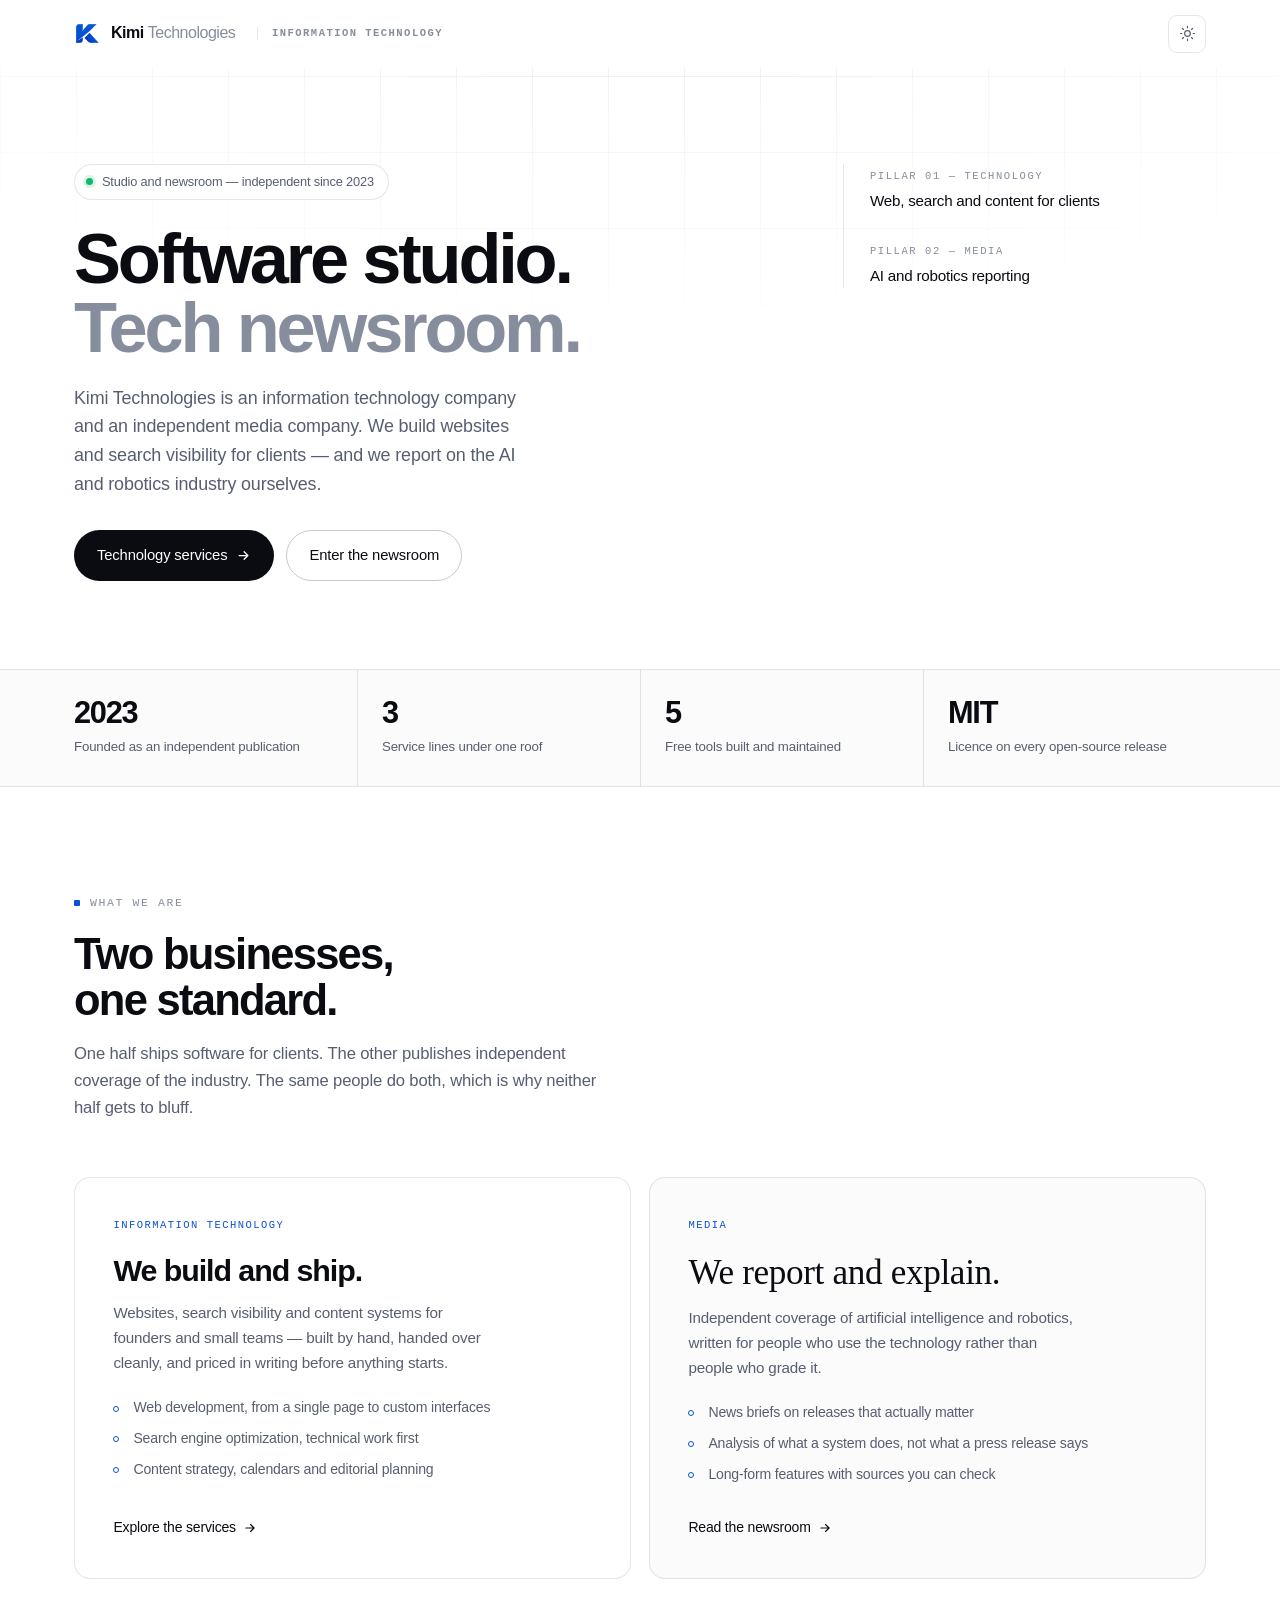
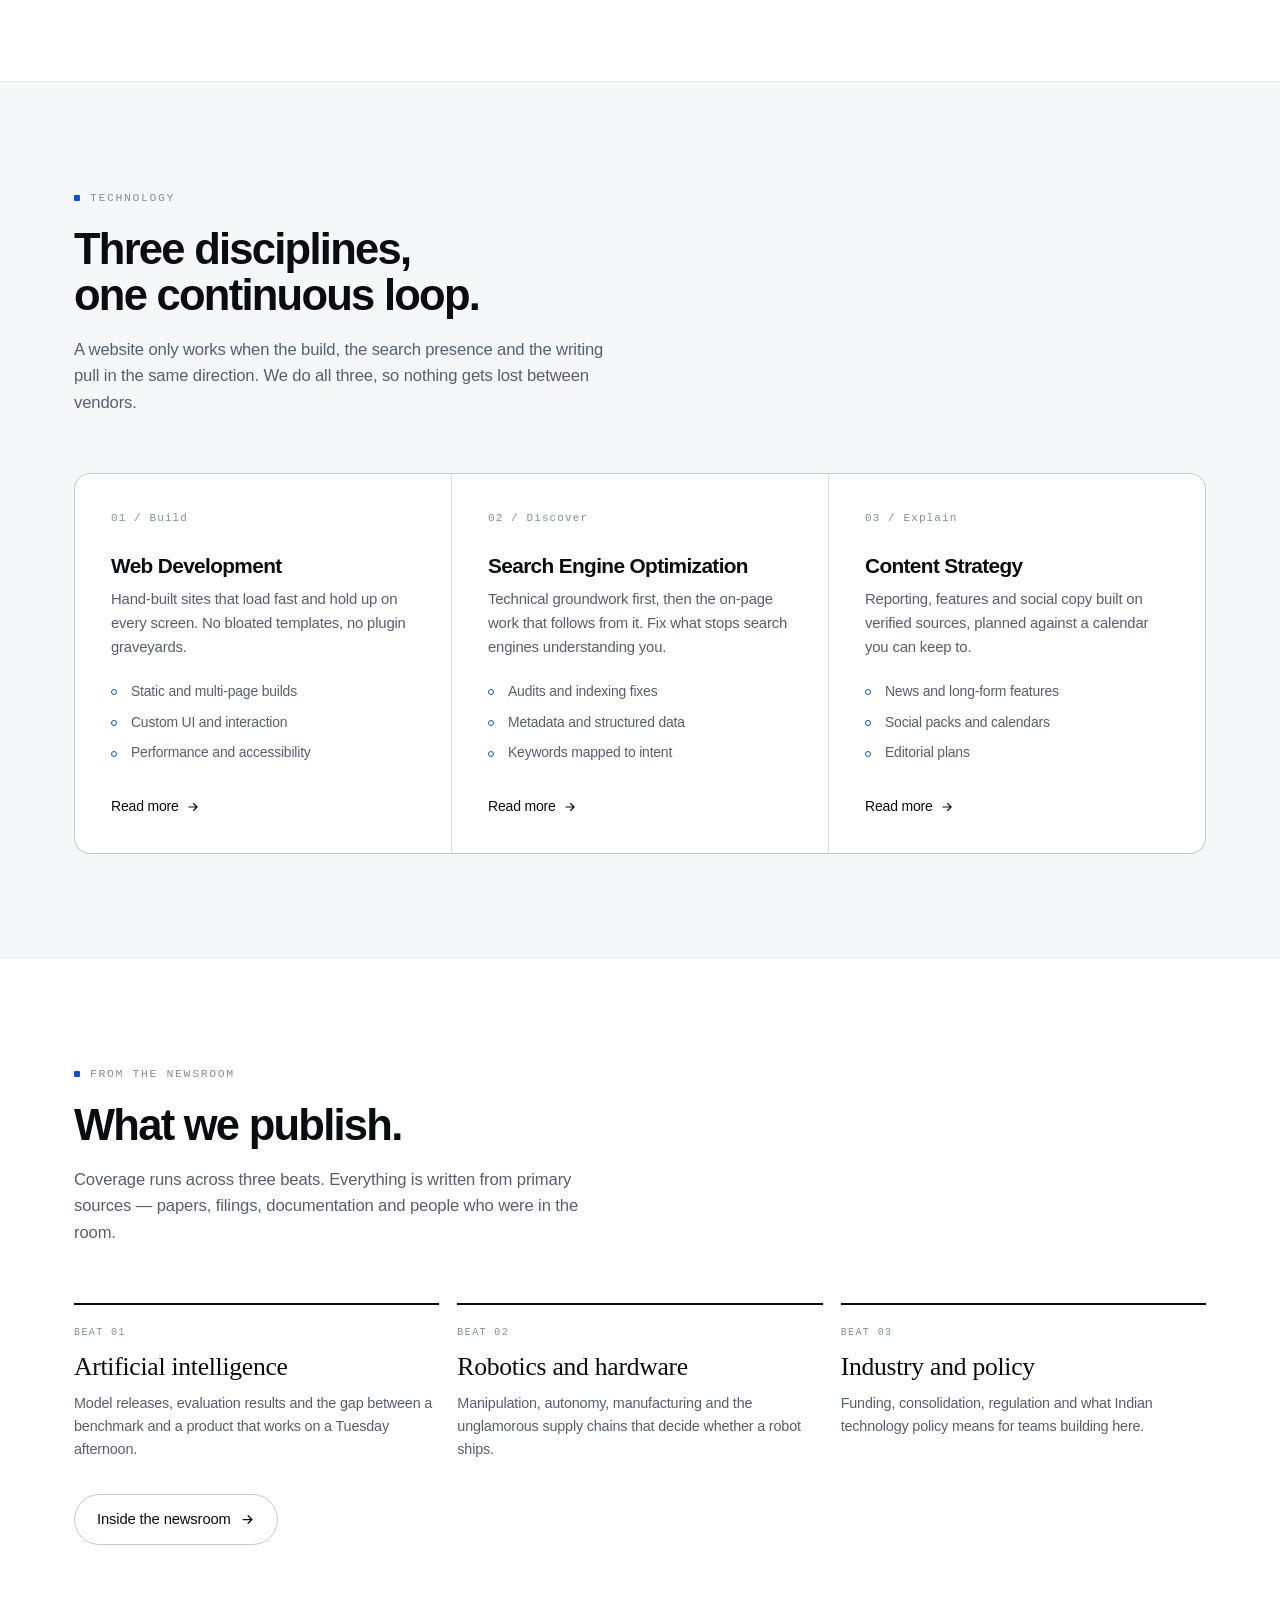
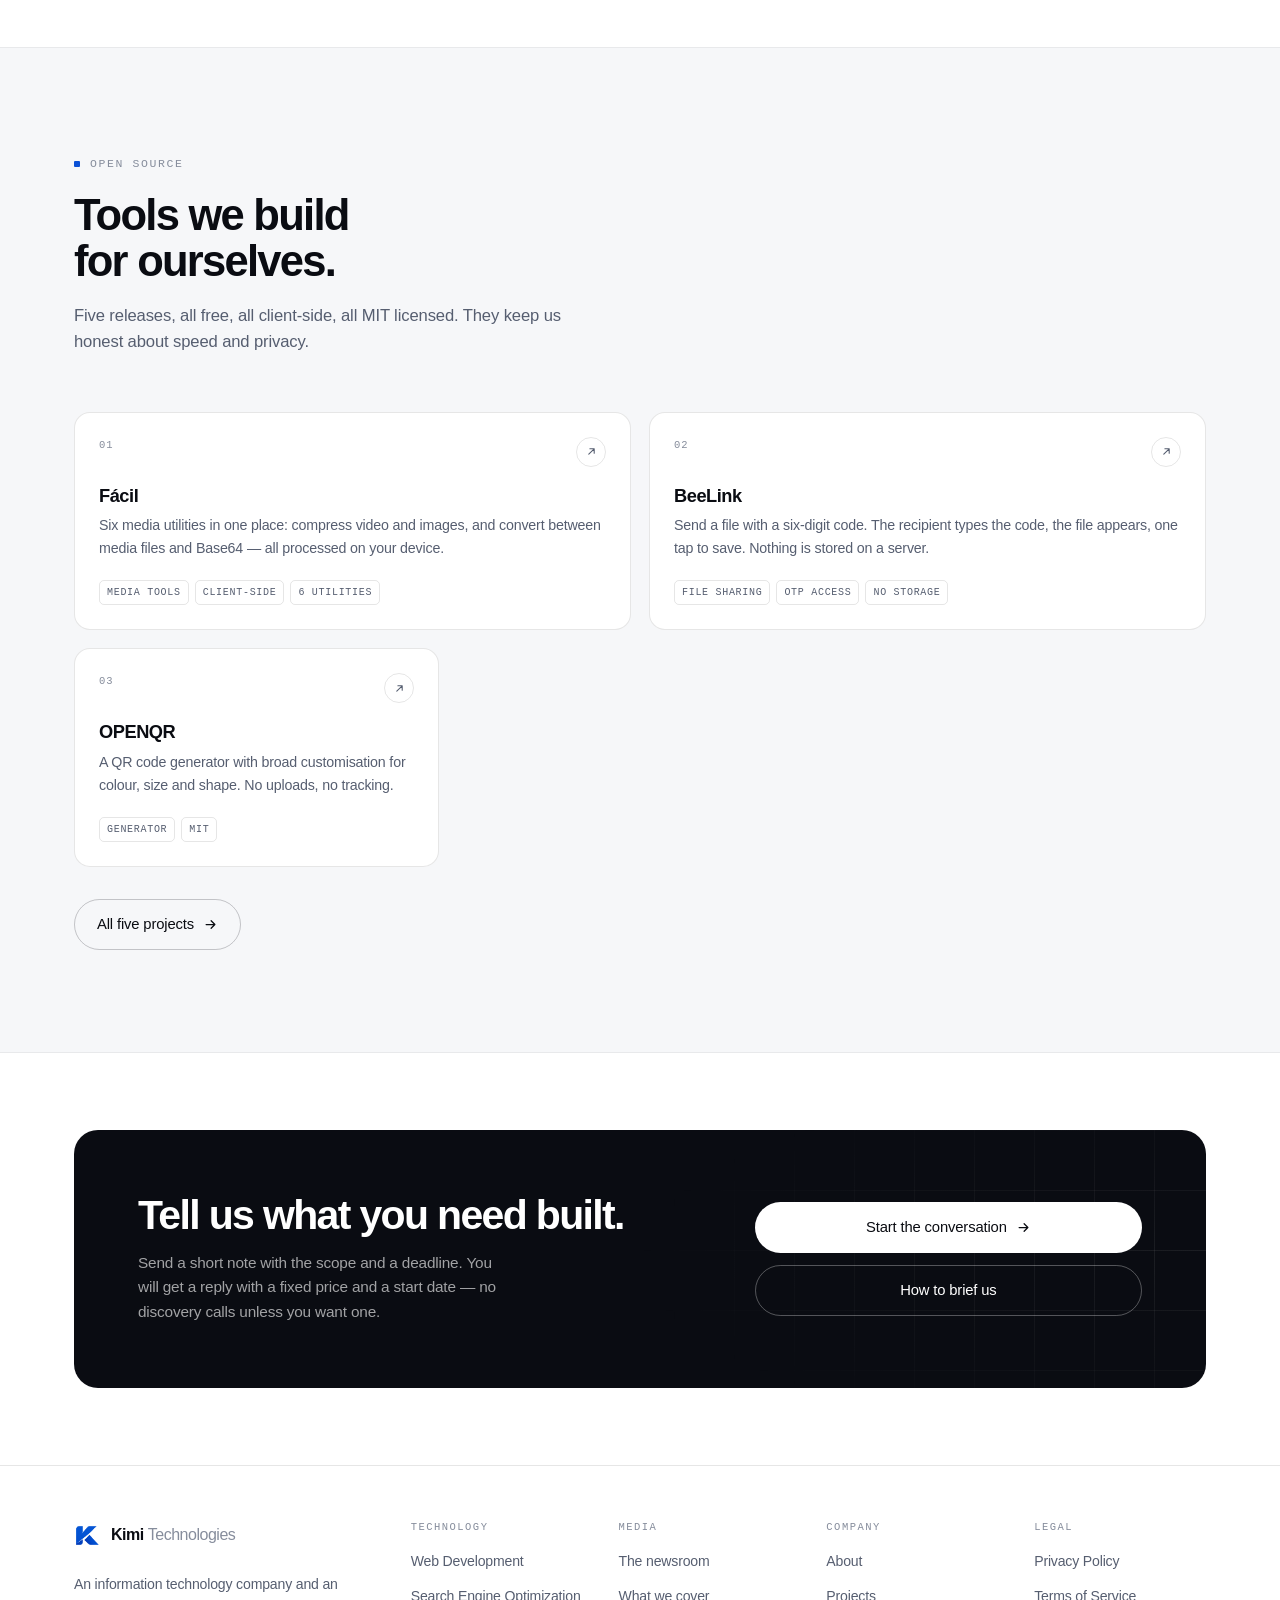
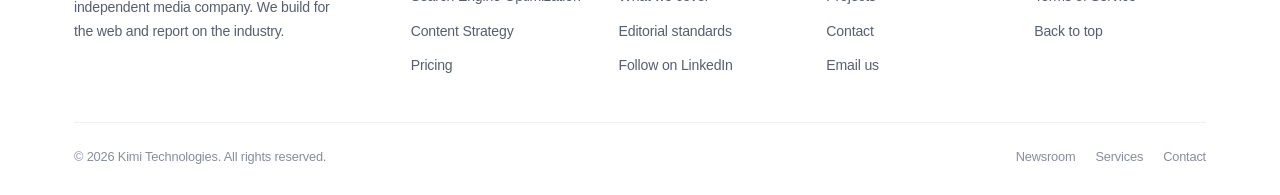
==== commit e56bb101: "Add files via upload" ====
--- a/index.html
+++ b/index.html
@@ -3,8 +3,8 @@
 <head>
 <meta charset="UTF-8" />
 <meta name="viewport" content="width=device-width, initial-scale=1.0" />
-<title>Kimi Technologies — Web Development, SEO & Content Strategy</title>
-<meta name="description" content="Independent studio building fast websites, improving search visibility and shaping content strategy. Plus five free, privacy-first browser tools." />
+<title>Kimi Technologies — Technology Company & Media Company</title>
+<meta name="description" content="Kimi Technologies is an information technology company and an independent media company: web development, SEO and content strategy, plus reporting on AI and robotics." />
 <meta name="robots" content="index, follow" />
 <meta name="theme-color" content="#ffffff" media="(prefers-color-scheme: light)" />
 <meta name="theme-color" content="#08090c" media="(prefers-color-scheme: dark)" />
@@ -13,16 +13,16 @@
 <link rel="apple-touch-icon" href="[data-uri]" />
 
 <meta property="og:type" content="website" />
-<meta property="og:title" content="Kimi Technologies — Web Development, SEO & Content Strategy" />
-<meta property="og:description" content="Independent studio building fast websites, improving search visibility and shaping content strategy. Plus five free, privacy-first browser tools." />
+<meta property="og:title" content="Kimi Technologies — Technology Company & Media Company" />
+<meta property="og:description" content="Kimi Technologies is an information technology company and an independent media company: web development, SEO and content strategy, plus reporting on AI and robotics." />
 <meta property="og:site_name" content="Kimi Technologies" />
 <meta property="og:locale" content="en_IN" />
 <meta property="og:image" content="https://kimitechnologies.vercel.app/og-image.jpg" />
 <meta property="og:image:width" content="1200" />
 <meta property="og:image:height" content="630" />
 <meta name="twitter:card" content="summary_large_image" />
-<meta name="twitter:title" content="Kimi Technologies — Web Development, SEO & Content Strategy" />
-<meta name="twitter:description" content="Independent studio building fast websites, improving search visibility and shaping content strategy. Plus five free, privacy-first browser tools." />
+<meta name="twitter:title" content="Kimi Technologies — Technology Company & Media Company" />
+<meta name="twitter:description" content="Kimi Technologies is an information technology company and an independent media company: web development, SEO and content strategy, plus reporting on AI and robotics." />
 <meta name="twitter:image" content="https://kimitechnologies.vercel.app/og-image.jpg" />
 
 <link rel="preconnect" href="https://fonts.googleapis.com" />
@@ -79,6 +79,7 @@
   --radius-lg: 24px;
   --font: 'Instrument Sans', -apple-system, BlinkMacSystemFont, 'Segoe UI', sans-serif;
   --mono: 'JetBrains Mono', ui-monospace, SFMono-Regular, Menlo, monospace;
+  --serif: 'Instrument Serif', 'Iowan Old Style', Georgia, serif;
   --header-h: 68px;
   --ease: cubic-bezier(0.22, 0.61, 0.36, 1);
   --ease-io: cubic-bezier(0.65, 0.05, 0.36, 1);
@@ -230,14 +231,14 @@
 .btn--sm { padding: 10px 17px; font-size: 0.875rem; }
 
 /* ============================================================
-   HEADER  (logo + actions only — navigation lives in the drawer)
+   HEADER  (brand only — navigation lives in the footer)
    ============================================================ */
 .site-header {
   position: fixed;
   inset: 0 0 auto 0;
   height: var(--header-h);
   z-index: 90;
-  background: color-mix(in srgb, var(--bg) 82%, transparent);
+  background: color-mix(in srgb, var(--bg) 92%, transparent);
   backdrop-filter: saturate(180%) blur(18px);
   -webkit-backdrop-filter: saturate(180%) blur(18px);
   border-bottom: 1px solid transparent;
@@ -277,6 +278,135 @@
 
 .header-actions { margin-left: auto; display: flex; align-items: center; gap: 10px; }
 
+/* brand descriptor that cycles between the two halves of the company */
+.logo-ticker {
+  display: inline-block;
+  vertical-align: middle;
+  margin-left: 12px;
+  padding-left: 14px;
+  border-left: 1px solid var(--border);
+  overflow: hidden;
+  height: 1.2em;
+  font-family: var(--mono);
+  font-size: 10.5px;
+  letter-spacing: 0.14em;
+  text-transform: uppercase;
+  color: var(--text-faint);
+}
+.logo-ticker .ticker-track {
+  display: block;
+  animation: tickerRoll 8s cubic-bezier(0.7, 0, 0.3, 1) infinite;
+  will-change: transform;
+}
+.logo-ticker .ticker-track span {
+  display: block;
+  height: 1.2em;
+  line-height: 1.2em;
+  white-space: nowrap;
+}
+@keyframes tickerRoll {
+  0%, 28%    { transform: translateY(0); }
+  34%, 62%   { transform: translateY(-1.2em); }
+  68%, 100%  { transform: translateY(-2.4em); }
+}
+.logo-ticker--short { display: none; }
+.logo:hover .logo-ticker { color: var(--text-dim); }
+
+/* pillars: the two halves of the company */
+.pillars { display: grid; grid-template-columns: repeat(2, minmax(0, 1fr)); gap: 18px; }
+.pillar {
+  border: 1px solid var(--border);
+  border-radius: var(--radius);
+  padding: clamp(26px, 3vw, 40px);
+  background: var(--surface);
+  display: flex;
+  flex-direction: column;
+  min-width: 0;
+  transition: border-color 0.25s var(--ease), transform 0.25s var(--ease), box-shadow 0.25s var(--ease);
+}
+.pillar:hover { border-color: var(--border-strong); transform: translateY(-2px); box-shadow: var(--shadow-md); }
+.pillar-tag {
+  font-family: var(--mono);
+  font-size: 10.5px;
+  letter-spacing: 0.14em;
+  text-transform: uppercase;
+  color: var(--accent);
+  margin-bottom: 22px;
+  display: block;
+}
+.pillar h3 { font-size: clamp(1.4rem, 2.4vw, 1.9rem); letter-spacing: -0.035em; margin-bottom: 14px; }
+.pillar p { font-size: 0.95rem; color: var(--text-dim); line-height: 1.65; margin-bottom: 22px; max-width: 46ch; }
+.pillar-list { display: grid; gap: 9px; margin-bottom: 26px; }
+.pillar-list li { position: relative; padding-left: 20px; font-size: 0.88rem; color: var(--text-dim); }
+.pillar-list li::before {
+  content: ""; position: absolute; left: 0; top: 0.6em;
+  width: 6px; height: 6px; border-radius: 50%; border: 1.4px solid var(--accent);
+}
+.pillar .svc-link { margin-top: auto; }
+.pillar--media { background: var(--surface-2); }
+.pillar--media h3 { font-family: var(--serif); font-weight: 400; letter-spacing: -0.01em; font-size: clamp(1.7rem, 2.8vw, 2.2rem); }
+
+/* newsroom cards */
+.stories { display: grid; grid-template-columns: repeat(3, minmax(0, 1fr)); gap: 18px; }
+.story {
+  border-top: 2px solid var(--text);
+  padding-top: 20px;
+  display: flex;
+  flex-direction: column;
+  min-width: 0;
+  transition: border-color 0.25s var(--ease);
+}
+.story:hover { border-top-color: var(--accent); }
+.story-kicker {
+  font-family: var(--mono);
+  font-size: 10px;
+  letter-spacing: 0.14em;
+  text-transform: uppercase;
+  color: var(--text-faint);
+  margin-bottom: 12px;
+}
+.story h3 {
+  font-family: var(--serif);
+  font-weight: 400;
+  font-size: clamp(1.35rem, 2vw, 1.65rem);
+  line-height: 1.15;
+  letter-spacing: -0.01em;
+  margin-bottom: 10px;
+}
+.story p { font-size: 0.9rem; color: var(--text-dim); line-height: 1.62; }
+
+/* end-of-view navigation (there is no menu in the header) */
+.next-links {
+  border-top: 1px solid var(--border);
+  margin-top: clamp(48px, 6vw, 72px);
+  padding-top: 28px;
+  display: flex;
+  flex-wrap: wrap;
+  gap: 12px 32px;
+  align-items: center;
+  justify-content: space-between;
+}
+.next-links .next-label {
+  font-family: var(--mono);
+  font-size: 10.5px;
+  letter-spacing: 0.14em;
+  text-transform: uppercase;
+  color: var(--text-faint);
+}
+.next-links .next-set { display: flex; flex-wrap: wrap; gap: 8px; }
+.next-links a {
+  display: inline-flex;
+  align-items: center;
+  gap: 7px;
+  font-size: 0.88rem;
+  border: 1px solid var(--border);
+  border-radius: 999px;
+  padding: 8px 15px;
+  transition: border-color 0.2s, color 0.2s, background 0.2s;
+}
+.next-links a:hover { border-color: var(--border-strong); color: var(--accent); background: var(--bg-soft); }
+.next-links a svg { width: 12px; height: 12px; }
+
 .icon-btn {
   width: 38px; height: 38px;
   display: grid; place-items: center;
@@ -289,173 +419,6 @@
 .icon-btn svg { width: 17px; height: 17px; }
 html[data-theme="light"] .icon-moon { display: none; }
 html[data-theme="dark"] .icon-sun { display: none; }
-
-/* Menu button — the only way into navigation */
-.menu-btn {
-  display: inline-flex;
-  align-items: center;
-  gap: 10px;
-  height: 38px;
-  padding: 0 16px 0 18px;
-  border-radius: 999px;
-  border: 1px solid var(--border-strong);
-  font-size: 0.875rem;
-  font-weight: 500;
-  color: var(--text);
-  transition: background 0.2s var(--ease), border-color 0.2s, transform 0.2s var(--ease);
-  margin-left: 2px;
-}
-.menu-btn:hover { background: var(--bg-soft); transform: translateY(-1px); }
-.menu-btn .bars { position: relative; width: 15px; height: 10px; flex: none; }
-.menu-btn .bars i {
-  position: absolute; left: 0; height: 1.5px; width: 100%;
-  background: currentColor; border-radius: 2px;
-  transition: transform 0.3s var(--ease), width 0.3s var(--ease), top 0.3s var(--ease);
-}
-.menu-btn .bars i:nth-child(1) { top: 0; }
-.menu-btn .bars i:nth-child(2) { top: 4.2px; width: 70%; }
-.menu-btn .bars i:nth-child(3) { top: 8.4px; }
-.menu-btn:hover .bars i:nth-child(2) { width: 100%; }
-.menu-btn[aria-expanded="true"] .bars i:nth-child(1) { top: 4.2px; transform: rotate(45deg); }
-.menu-btn[aria-expanded="true"] .bars i:nth-child(2) { opacity: 0; }
-.menu-btn[aria-expanded="true"] .bars i:nth-child(3) { top: 4.2px; transform: rotate(-45deg); }
-
-/* ============================================================
-   SIDEBAR DRAWER
-   ============================================================ */
-.drawer-scrim {
-  position: fixed;
-  inset: 0;
-  z-index: 95;
-  background: rgba(6, 8, 14, 0.42);
-  backdrop-filter: blur(2px);
-  opacity: 0;
-  visibility: hidden;
-  transition: opacity 0.4s var(--ease), visibility 0.4s;
-}
-.drawer-scrim.is-open { opacity: 1; visibility: visible; }
-
-.drawer {
-  position: fixed;
-  top: 0; right: 0; bottom: 0;
-  width: min(440px, 100%);
-  z-index: 96;
-  background: var(--bg);
-  border-left: 1px solid var(--border);
-  display: flex;
-  flex-direction: column;
-  transform: translateX(101%);
-  transition: transform 0.52s var(--ease-io);
-  will-change: transform;
-}
-.drawer.is-open { transform: translateX(0); }
-
-.drawer-top {
-  height: var(--header-h);
-  flex: none;
-  display: flex;
-  align-items: center;
-  justify-content: space-between;
-  padding-inline: 26px;
-  border-bottom: 1px solid var(--border-soft);
-}
-.drawer-label {
-  font-family: var(--mono);
-  font-size: 10.5px;
-  letter-spacing: 0.16em;
-  text-transform: uppercase;
-  color: var(--text-faint);
-}
-.drawer-close {
-  width: 34px; height: 34px;
-  border-radius: 8px;
-  display: grid; place-items: center;
-  color: var(--text-dim);
-  border: 1px solid var(--border);
-  transition: color 0.18s, border-color 0.18s, transform 0.3s var(--ease);
-}
-.drawer-close:hover { color: var(--text); border-color: var(--border-strong); transform: rotate(90deg); }
-.drawer-close svg { width: 15px; height: 15px; }
-
-.drawer-nav {
-  padding: 18px 26px 0;
-  overflow-y: auto;
-  flex: 1 1 auto;
-}
-.drawer-nav a {
-  display: flex;
-  align-items: baseline;
-  gap: 16px;
-  padding: 15px 0;
-  border-bottom: 1px solid var(--border-soft);
-  font-size: clamp(1.5rem, 3.4vw, 1.85rem);
-  font-weight: 600;
-  letter-spacing: -0.04em;
-  color: var(--text);
-  opacity: 0;
-  transform: translateX(18px);
-  transition: color 0.2s;
-}
-.drawer.is-open .drawer-nav a {
-  animation: drawerLink 0.55s var(--ease) forwards;
-}
-.drawer-nav a:nth-child(1) { animation-delay: 0.06s; }
-.drawer-nav a:nth-child(2) { animation-delay: 0.11s; }
-.drawer-nav a:nth-child(3) { animation-delay: 0.16s; }
-.drawer-nav a:nth-child(4) { animation-delay: 0.21s; }
-.drawer-nav a:nth-child(5) { animation-delay: 0.26s; }
-.drawer-nav a:nth-child(6) { animation-delay: 0.31s; }
-@keyframes drawerLink { to { opacity: 1; transform: none; } }
-
-.drawer-nav a .idx {
-  font-family: var(--mono);
-  font-size: 10.5px;
-  color: var(--text-faint);
-  letter-spacing: 0.1em;
-  flex: none;
-  font-weight: 400;
-}
-.drawer-nav a .lbl { position: relative; }
-.drawer-nav a .lbl::after {
-  content: "";
-  position: absolute;
-  left: 0; right: 0; bottom: -3px;
-  height: 1.5px;
-  background: currentColor;
-  transform: scaleX(0);
-  transform-origin: right;
-  transition: transform 0.4s var(--ease);
-}
-.drawer-nav a:hover .lbl::after { transform: scaleX(1); transform-origin: left; }
-.drawer-nav a:hover { color: var(--accent); }
-.drawer-nav a[aria-current="page"] { color: var(--accent); }
-.drawer-nav a[aria-current="page"] .idx { color: var(--accent); }
-
-.drawer-foot {
-  flex: none;
-  padding: 22px 26px 26px;
-  border-top: 1px solid var(--border-soft);
-  display: grid;
-  gap: 12px;
-}
-.drawer-foot .drawer-mail {
-  font-size: 0.9rem;
-  color: var(--text);
-  display: inline-flex;
-  align-items: center;
-  gap: 8px;
-}
-.drawer-foot .drawer-mail:hover { color: var(--accent); }
-.drawer-socials { display: flex; flex-wrap: wrap; gap: 8px; }
-.drawer-socials a {
-  font-size: 0.78rem;
-  color: var(--text-dim);
-  border: 1px solid var(--border);
-  border-radius: 999px;
-  padding: 5px 12px;
-  transition: color 0.18s, border-color 0.18s;
-}
-.drawer-socials a:hover { color: var(--text); border-color: var(--border-strong); }
 
 /* ============================================================
    PAGE HEAD (inner pages)
@@ -533,8 +496,10 @@
   border-left: 1px solid var(--border);
   padding-left: 26px;
   display: grid;
-  align-content: space-between;
-  gap: 22px;
+  align-content: start;
+  align-self: start;
+  gap: 30px;
+  padding-top: 4px;
 }
 .hero-aside .aside-item { display: grid; gap: 5px; }
 .hero-aside .aside-key {
@@ -976,7 +941,7 @@
    FOOTER
    ============================================================ */
 .site-footer { border-top: 1px solid var(--border); padding-block: 56px 28px; margin-top: 0; }
-.footer-top { display: grid; grid-template-columns: minmax(0, 1.5fr) repeat(3, minmax(0, 0.85fr)); gap: 40px; padding-bottom: 44px; }
+.footer-top { display: grid; grid-template-columns: minmax(0, 1.4fr) repeat(4, minmax(0, 0.8fr)); gap: 36px; padding-bottom: 44px; }
 .footer-brand p { font-size: 0.88rem; color: var(--text-dim); line-height: 1.65; max-width: 34ch; margin-top: 16px; }
 .footer-col h5 {
   font-family: var(--mono);
@@ -990,6 +955,8 @@
 .footer-col ul { display: grid; gap: 10px; }
 .footer-col a { font-size: 0.88rem; color: var(--text-dim); transition: color 0.18s; }
 .footer-col a:hover { color: var(--text); }
+.footer-col a[aria-current="page"] { color: var(--accent); }
+.next-links a[aria-current="page"] { border-color: var(--accent); color: var(--accent); }
 .footer-bottom {
   border-top: 1px solid var(--border-soft);
   padding-top: 24px;
@@ -1074,7 +1041,7 @@
 html.pt-cover[data-anim="sweep"] .pt-panels i:nth-child(5) { transition-delay: 0.08s; }
 html.pt-cover[data-anim="sweep"] .pt-panels i:nth-child(6) { transition-delay: 0.10s; }
 html.pt-enter[data-anim="sweep"] .pt-panels i { transform: translateX(0); transition: none; }
-html.pt-enter.pt-reveal[data-anim="sweep"] .pt-panels i { transform: translateX(101%); }
+html.pt-enter.pt-reveal[data-anim="sweep"] .pt-panels i { transform: translateX(101%); transition: transform 0.3s var(--ease-io); }
 html.pt-enter.pt-reveal[data-anim="sweep"] .pt-panels i:nth-child(1) { transition-delay: 0s; }
 html.pt-enter.pt-reveal[data-anim="sweep"] .pt-panels i:nth-child(2) { transition-delay: 0.02s; }
 html.pt-enter.pt-reveal[data-anim="sweep"] .pt-panels i:nth-child(3) { transition-delay: 0.04s; }
@@ -1093,8 +1060,8 @@
 html.pt-enter[data-anim="fade"] .pt-panels i { transform: translateY(0); transition: none; }
 html.pt-enter[data-anim="disc"] .pt-panels { display: none; }
 html.pt-enter[data-anim="disc"] .pt-disc { transform: scale(1); transition: none; }
-html.pt-enter.pt-reveal[data-anim="columns"] .pt-panels i { transform: translateY(101%); }
-html.pt-enter.pt-reveal[data-anim="rise"] .pt-panels i { transform: translateY(-101%); }
+html.pt-enter.pt-reveal[data-anim="columns"] .pt-panels i { transform: translateY(101%); transition: transform 0.3s var(--ease-io); }
+html.pt-enter.pt-reveal[data-anim="rise"] .pt-panels i { transform: translateY(-101%); transition: transform 0.3s var(--ease-io); }
 html.pt-enter.pt-reveal[data-anim="fade"] .pt-panels i { transform: translateY(101%); transition: transform 0.3s var(--ease); }
 html.pt-enter.pt-reveal[data-anim="columns"] .pt-panels i:nth-child(1) { transition-delay: 0s; }
 html.pt-enter.pt-reveal[data-anim="columns"] .pt-panels i:nth-child(2) { transition-delay: 0.02s; }
@@ -1108,13 +1075,22 @@
 html.pt-enter.pt-reveal[data-anim="rise"] .pt-panels i:nth-child(4) { transition-delay: 0.04s; }
 html.pt-enter.pt-reveal[data-anim="rise"] .pt-panels i:nth-child(5) { transition-delay: 0.02s; }
 html.pt-enter.pt-reveal[data-anim="rise"] .pt-panels i:nth-child(6) { transition-delay: 0s; }
-html.pt-enter.pt-reveal[data-anim="disc"] .pt-disc { transform: scale(0); }
+html.pt-enter.pt-reveal[data-anim="disc"] .pt-disc { transform: scale(0); transition: transform 0.42s var(--ease-io); }
 /* content entrance after the curtain clears */
 html.pt-enter main, html.pt-enter .site-footer { opacity: 0; }
 html.pt-enter.pt-reveal main, html.pt-enter.pt-reveal .site-footer {
   opacity: 1;
   transition: opacity 0.45s var(--ease) 0.12s;
 }
+
+/* ---- failsafe: the curtain and the hidden content heal themselves ---- */
+html.pt-cover .pt,
+html.pt-enter .pt { animation: ptFailsafe 0.01s linear 1.6s forwards; }
+@keyframes ptFailsafe { to { opacity: 0; visibility: hidden; } }
+
+html.pt-enter main,
+html.pt-enter .site-footer { animation: ptContentFailsafe 0.01s linear 1.6s forwards; }
+@keyframes ptContentFailsafe { to { opacity: 1; } }
 
 /* page exit nudge for the light-weight styles */
 html.pt-cover[data-anim="fade"] main { opacity: 0.4; transition: opacity 0.3s var(--ease); }
@@ -1138,9 +1114,19 @@
   .cta-band { grid-template-columns: 1fr; gap: 30px; }
   .cta-actions { grid-template-columns: repeat(2, minmax(0, 1fr)); }
   .value-grid { grid-template-columns: 1fr; }
+  .pillars { grid-template-columns: 1fr; }
+  .stories { grid-template-columns: 1fr; gap: 26px; }
 }
 
 @media (max-width: 720px) {
+  .logo-ticker { display: none; }
+  .logo-ticker--short {
+    display: inline-block;
+    margin-left: 8px;
+    padding-left: 10px;
+    font-size: 10px;
+    letter-spacing: 0.12em;
+  }
   .stats-grid { grid-template-columns: repeat(2, minmax(0, 1fr)); }
   .stat { padding: 22px 18px; }
   .stat:nth-child(odd) { border-left: 0; padding-left: 0; }
@@ -1151,7 +1137,8 @@
   .steps { grid-template-columns: 1fr; }
   .step, .step:not(:first-child) { padding: 22px 0 0 0; border-right: 0; border-top: 1px solid var(--border); }
   .step:first-child { border-top: 0; padding-top: 0; }
-  .footer-top { grid-template-columns: 1fr; gap: 30px; }
+  .footer-top { grid-template-columns: repeat(2, minmax(0, 1fr)); gap: 30px 24px; }
+  .footer-brand { grid-column: 1 / -1; }
   .cta-actions { grid-template-columns: 1fr; }
   .pricing-head { align-items: flex-start; }
   .tabs { width: 100%; overflow-x: auto; scrollbar-width: none; }
@@ -1159,15 +1146,14 @@
   .tab { flex: 1 0 auto; padding: 9px 15px; font-size: 0.83rem; }
   .hero-aside { grid-template-columns: 1fr; gap: 16px; }
   .checks { grid-template-columns: 1fr; }
-  .header-actions .btn--sm { display: none; }
-  .menu-btn { padding: 0 14px 0 16px; }
+
+
   .contact-row .c-label { width: 74px; }
 }
 
 @media (max-width: 420px) {
   .container, .header-inner { padding-inline: 18px; }
-  .drawer-top, .drawer-nav, .drawer-foot { padding-inline: 20px; }
-  .menu-btn span.mtxt { display: none; }
+
 }
 
 @media (prefers-reduced-motion: reduce) {
@@ -1175,6 +1161,7 @@
   .reveal { opacity: 1 !important; transform: none !important; }
   *, *::before, *::after { animation-duration: 0.001ms !important; transition-duration: 0.001ms !important; }
   .pt { display: none !important; }
+  .logo-ticker .ticker-track { animation: none; }
 }
 
 
@@ -1216,42 +1203,29 @@
     <a href="#/home" class="logo" aria-label="Kimi Technologies — home">
       <span class="logo-mark"><img src="[data-uri]" alt="" width="26" height="26" /></span>
       <span>Kimi <span class="sub">Technologies</span></span>
+      <span class="logo-ticker" aria-hidden="true">
+        <span class="ticker-track">
+          <span>Information Technology</span>
+          <span>Media</span>
+          <span>Information Technology</span>
+        </span>
+      </span>
+      <span class="logo-ticker logo-ticker--short" aria-hidden="true">
+        <span class="ticker-track">
+          <span>IT</span>
+          <span>Media</span>
+          <span>IT</span>
+        </span>
+      </span>
     </a>
     <div class="header-actions">
       <button class="icon-btn" id="themeToggle" type="button" aria-label="Switch colour theme">
         <svg class="icon-sun" viewBox="0 0 24 24" fill="none" stroke="currentColor" stroke-width="1.7" stroke-linecap="round"><circle cx="12" cy="12" r="4"/><path d="M12 2v2M12 20v2M4.9 4.9l1.4 1.4M17.7 17.7l1.4 1.4M2 12h2M20 12h2M4.9 19.1l1.4-1.4M17.7 6.3l1.4-1.4"/></svg>
         <svg class="icon-moon" viewBox="0 0 24 24" fill="none" stroke="currentColor" stroke-width="1.7" stroke-linecap="round" stroke-linejoin="round"><path d="M20 14.5A8.5 8.5 0 1 1 9.5 4a6.8 6.8 0 0 0 10.5 10.5Z"/></svg>
       </button>
-      <a href="#/contact" class="btn btn--sm">Start a project</a>
-      <button class="menu-btn" id="menuBtn" type="button" aria-expanded="false" aria-controls="drawer">
-        <span class="mtxt">Menu</span>
-        <span class="bars" aria-hidden="true"><i></i><i></i><i></i></span>
-      </button>
     </div>
   </div>
 </header>
-<div class="drawer-scrim" id="drawerScrim"></div>
-<div class="drawer-scrim" id="drawerScrim"></div>
-<aside class="drawer" id="drawer" aria-hidden="true" aria-label="Site menu">
-  <div class="drawer-top">
-    <span class="drawer-label">Menu</span>
-    <button class="drawer-close" id="drawerClose" type="button" aria-label="Close menu">
-      <svg viewBox="0 0 24 24" fill="none" stroke="currentColor" stroke-width="1.8" stroke-linecap="round"><path d="M6 6l12 12M18 6 6 18"/></svg>
-    </button>
-  </div>
-  <nav class="drawer-nav" aria-label="Pages">
-    <a href="#/home" aria-current="page"><span class="idx">01</span><span class="lbl">Home</span></a><a href="#/services"><span class="idx">02</span><span class="lbl">Services</span></a><a href="#/pricing"><span class="idx">03</span><span class="lbl">Pricing</span></a><a href="#/projects"><span class="idx">04</span><span class="lbl">Projects</span></a><a href="#/about"><span class="idx">05</span><span class="lbl">About</span></a><a href="#/contact"><span class="idx">06</span><span class="lbl">Contact</span></a>
-  </nav>
-  <div class="drawer-foot">
-    <a class="drawer-mail" href="mailto:connect.kimitech@gmail.com">connect.kimitech@gmail.com</a>
-    <div class="drawer-socials">
-      <a href="https://www.linkedin.com/company/kimitechnologies/" target="_blank" rel="noopener">LinkedIn</a>
-      <a href="https://share.google/tDiyLY1lhU5u5H3VA" target="_blank" rel="noopener">Google Business</a>
-      <a href="#/privacy">Privacy</a>
-      <a href="#/terms">Terms</a>
-    </div>
-  </div>
-</aside>
 <main id="main" tabindex="-1">
 <section class="view is-active" data-view="home" aria-label="Kimi Technologies">
 
@@ -1259,21 +1233,21 @@
   <div class="container">
     <div class="hero-grid">
       <div>
-        <div class="avail"><span class="dot"></span> Taking on new projects for Q4</div>
-        <h1 class="h-display">Build it well.<br />Get it found.<br /><em>Say it clearly.</em></h1>
+        <div class="avail"><span class="dot"></span> Studio and newsroom — independent since 2023</div>
+        <h1 class="h-display">Software studio.<br /><em>Tech newsroom.</em></h1>
         <p class="lede">
-          Kimi Technologies is an independent studio for web development, search and content.
-          We ship the site, make it discoverable, and give it something worth reading.
+          Kimi Technologies is an information technology company and an independent media
+          company. We build websites and search visibility for clients — and we report on the
+          AI and robotics industry ourselves.
         </p>
         <div class="hero-actions">
-          <a href="#/pricing" class="btn">See pricing <svg class="arw" width="15" height="15" viewBox="0 0 24 24" fill="none" stroke="currentColor" stroke-width="2" stroke-linecap="round" stroke-linejoin="round"><path d="M5 12h14M13 6l6 6-6 6"/></svg></a>
-          <a href="#/projects" class="btn btn--ghost">Open-source work</a>
+          <a href="#/services" class="btn">Technology services <svg class="arw" width="15" height="15" viewBox="0 0 24 24" fill="none" stroke="currentColor" stroke-width="2" stroke-linecap="round" stroke-linejoin="round"><path d="M5 12h14M13 6l6 6-6 6"/></svg></a>
+          <a href="#/media" class="btn btn--ghost">Enter the newsroom</a>
         </div>
       </div>
       <aside class="hero-aside">
-        <div class="aside-item"><span class="aside-key">Practice 01</span><a class="aside-val" href="#/services::web">Web development</a></div>
-        <div class="aside-item"><span class="aside-key">Practice 02</span><a class="aside-val" href="#/services::seo">Search engine optimization</a></div>
-        <div class="aside-item"><span class="aside-key">Practice 03</span><a class="aside-val" href="#/services::content">Content strategy</a></div>
+        <div class="aside-item"><span class="aside-key">Pillar 01 — Technology</span><a class="aside-val" href="#/services">Web, search and content for clients</a></div>
+        <div class="aside-item"><span class="aside-key">Pillar 02 — Media</span><a class="aside-val" href="#/media">AI and robotics reporting</a></div>
       </aside>
     </div>
   </div>
@@ -1282,9 +1256,9 @@
 <section class="stats" aria-label="Company facts">
   <div class="container">
     <div class="stats-grid">
-      <div class="stat"><div class="stat-num">2023</div><div class="stat-label">Founded, independent since day one</div></div>
-      <div class="stat"><div class="stat-num">5</div><div class="stat-label">Free tools shipped and maintained</div></div>
-      <div class="stat"><div class="stat-num">100<sup>%</sup></div><div class="stat-label">Client-side — no server uploads</div></div>
+      <div class="stat"><div class="stat-num">2023</div><div class="stat-label">Founded as an independent publication</div></div>
+      <div class="stat"><div class="stat-num">3</div><div class="stat-label">Service lines under one roof</div></div>
+      <div class="stat"><div class="stat-num">5</div><div class="stat-label">Free tools built and maintained</div></div>
       <div class="stat"><div class="stat-num">MIT</div><div class="stat-label">Licence on every open-source release</div></div>
     </div>
   </div>
@@ -1293,7 +1267,50 @@
 <section class="section">
   <div class="container">
     <div class="section-head reveal">
-      <div class="eyebrow">What we do</div>
+      <div class="eyebrow">What we are</div>
+      <h2 class="h-section">Two businesses,<br />one standard.</h2>
+      <p class="lede">
+        One half ships software for clients. The other publishes independent coverage of the
+        industry. The same people do both, which is why neither half gets to bluff.
+      </p>
+    </div>
+    <div class="pillars reveal">
+      <article class="pillar">
+        <span class="pillar-tag">Information technology</span>
+        <h3>We build and ship.</h3>
+        <p>
+          Websites, search visibility and content systems for founders and small teams — built
+          by hand, handed over cleanly, and priced in writing before anything starts.
+        </p>
+        <ul class="pillar-list">
+          <li>Web development, from a single page to custom interfaces</li>
+          <li>Search engine optimization, technical work first</li>
+          <li>Content strategy, calendars and editorial planning</li>
+        </ul>
+        <a href="#/services" class="svc-link">Explore the services <svg class="arw" width="15" height="15" viewBox="0 0 24 24" fill="none" stroke="currentColor" stroke-width="2" stroke-linecap="round" stroke-linejoin="round"><path d="M5 12h14M13 6l6 6-6 6"/></svg></a>
+      </article>
+      <article class="pillar pillar--media">
+        <span class="pillar-tag">Media</span>
+        <h3>We report and explain.</h3>
+        <p>
+          Independent coverage of artificial intelligence and robotics, written for people who
+          use the technology rather than people who grade it.
+        </p>
+        <ul class="pillar-list">
+          <li>News briefs on releases that actually matter</li>
+          <li>Analysis of what a system does, not what a press release says</li>
+          <li>Long-form features with sources you can check</li>
+        </ul>
+        <a href="#/media" class="svc-link">Read the newsroom <svg class="arw" width="15" height="15" viewBox="0 0 24 24" fill="none" stroke="currentColor" stroke-width="2" stroke-linecap="round" stroke-linejoin="round"><path d="M5 12h14M13 6l6 6-6 6"/></svg></a>
+      </article>
+    </div>
+  </div>
+</section>
+
+<section class="section section--soft">
+  <div class="container">
+    <div class="section-head reveal">
+      <div class="eyebrow">Technology</div>
       <h2 class="h-section">Three disciplines,<br />one continuous loop.</h2>
       <p class="lede">
         A website only works when the build, the search presence and the writing pull in the
@@ -1326,10 +1343,43 @@
   </div>
 </section>
 
+<section class="section">
+  <div class="container">
+    <div class="section-head reveal">
+      <div class="eyebrow">From the newsroom</div>
+      <h2 class="h-section">What we publish.</h2>
+      <p class="lede">
+        Coverage runs across three beats. Everything is written from primary sources — papers,
+        filings, documentation and people who were in the room.
+      </p>
+    </div>
+    <div class="stories reveal">
+      <article class="story">
+        <div class="story-kicker">Beat 01</div>
+        <h3>Artificial intelligence</h3>
+        <p>Model releases, evaluation results and the gap between a benchmark and a product that works on a Tuesday afternoon.</p>
+      </article>
+      <article class="story">
+        <div class="story-kicker">Beat 02</div>
+        <h3>Robotics and hardware</h3>
+        <p>Manipulation, autonomy, manufacturing and the unglamorous supply chains that decide whether a robot ships.</p>
+      </article>
+      <article class="story">
+        <div class="story-kicker">Beat 03</div>
+        <h3>Industry and policy</h3>
+        <p>Funding, consolidation, regulation and what Indian technology policy means for teams building here.</p>
+      </article>
+    </div>
+    <div style="margin-top:32px" class="reveal">
+      <a href="#/media" class="btn btn--ghost">Inside the newsroom <svg class="arw" width="15" height="15" viewBox="0 0 24 24" fill="none" stroke="currentColor" stroke-width="2" stroke-linecap="round" stroke-linejoin="round"><path d="M5 12h14M13 6l6 6-6 6"/></svg></a>
+    </div>
+  </div>
+</section>
+
 <section class="section section--soft">
   <div class="container">
     <div class="section-head reveal">
-      <div class="eyebrow">Selected work</div>
+      <div class="eyebrow">Open source</div>
       <h2 class="h-section">Tools we build<br />for ourselves.</h2>
       <p class="lede">Five releases, all free, all client-side, all MIT licensed. They keep us honest about speed and privacy.</p>
     </div>
@@ -1368,56 +1418,6 @@
   </div>
 </section>
 
-<section class="section">
-  <div class="container">
-    <div class="pricing-head reveal">
-      <div>
-        <div class="eyebrow">Pricing</div>
-        <h2 class="h-section">Fixed scopes.<br />Fixed prices.</h2>
-      </div>
-      <a href="#/pricing" class="btn btn--ghost">Full price list <svg class="arw" width="15" height="15" viewBox="0 0 24 24" fill="none" stroke="currentColor" stroke-width="2" stroke-linecap="round" stroke-linejoin="round"><path d="M5 12h14M13 6l6 6-6 6"/></svg></a>
-    </div>
-    <div class="price-grid reveal">
-      <article class="plan">
-        <div class="plan-name">Basic</div>
-        <div class="plan-scope">Single-page static website</div>
-        <div class="plan-price">₹999</div>
-        <p class="plan-desc">A focused one-page site — hero, services, about and contact — built to load fast and look right on mobile.</p>
-        <a href="#/pricing?tab=web" class="plan-cta">See what's included <svg class="arw" width="15" height="15" viewBox="0 0 24 24" fill="none" stroke="currentColor" stroke-width="2" stroke-linecap="round" stroke-linejoin="round"><path d="M5 12h14M13 6l6 6-6 6"/></svg></a>
-      </article>
-      <article class="plan plan--featured">
-        <span class="plan-badge">Most chosen</span>
-        <div class="plan-name">Standard</div>
-        <div class="plan-scope">Simple multi-page website</div>
-        <div class="plan-price">₹2,499</div>
-        <p class="plan-desc">Up to five pages with a shared layout, working navigation and a contact form — the usual shape of a small business site.</p>
-        <a href="#/pricing?tab=web" class="plan-cta">See what's included <svg class="arw" width="15" height="15" viewBox="0 0 24 24" fill="none" stroke="currentColor" stroke-width="2" stroke-linecap="round" stroke-linejoin="round"><path d="M5 12h14M13 6l6 6-6 6"/></svg></a>
-      </article>
-      <article class="plan">
-        <div class="plan-name">Advanced</div>
-        <div class="plan-scope">Custom UI/UX and more features</div>
-        <div class="plan-price">₹4,999</div>
-        <p class="plan-desc">Bespoke interface work, custom interactions, animations and additional functionality such as filtering or integrations.</p>
-        <a href="#/pricing?tab=web" class="plan-cta">See what's included <svg class="arw" width="15" height="15" viewBox="0 0 24 24" fill="none" stroke="currentColor" stroke-width="2" stroke-linecap="round" stroke-linejoin="round"><path d="M5 12h14M13 6l6 6-6 6"/></svg></a>
-      </article>
-    </div>
-  </div>
-</section>
-
-<section class="section section--tight section--soft">
-  <div class="container">
-    <div class="section-head reveal">
-      <div class="eyebrow">How we work</div>
-      <h2 class="h-section">Four steps, no surprises.</h2>
-    </div>
-    <div class="steps reveal">
-      <div class="step"><span class="step-n">01</span><h4>Scope</h4><p>A short call to agree what is being built, who it is for and what done looks like.</p></div>
-      <div class="step"><span class="step-n">02</span><h4>Build</h4><p>Design and development in short passes, with a working link to review at each stage.</p></div>
-      <div class="step"><span class="step-n">03</span><h4>Launch</h4><p>Performance checks, metadata, indexing and deployment — handed over cleanly.</p></div>
-      <div class="step"><span class="step-n">04</span><h4>Maintain</h4><p>Optional monthly work: monitoring, reporting and content that keeps the site current.</p></div>
-    </div>
-  </div>
-</section>
 <section class="section section--tight">
   <div class="container">
     <div class="cta-band reveal">
@@ -1434,13 +1434,16 @@
 </section>
 
 </section>
-<section class="view" data-view="services" aria-label="Services">
+<section class="view" data-view="services" aria-label="Technology Services">
 
 <section class="page-head">
   <div class="container">
     <div class="crumbs"><a href="#/home">Home</a><span class="sep">/</span><span>Services</span></div>
-    <h1 class="h-display">What we actually do.</h1>
-    <p class="lede">Three services that work better together than apart: the build, the search presence, and the writing that keeps both alive.</p>
+    <h1 class="h-display">Technology<br />services.</h1>
+    <p class="lede">
+      The IT half of Kimi Technologies. Three services that work better together than apart:
+      the build, the search presence, and the writing that keeps both alive.
+    </p>
   </div>
 </section>
 
@@ -1560,7 +1563,171 @@
     </div>
   </div>
 </section>
-
+<div class="container"><div class="next-links reveal"><span class="next-label">Keep going</span><div class="next-set"><a href="#/pricing">Pricing <svg class="arw" width="15" height="15" viewBox="0 0 24 24" fill="none" stroke="currentColor" stroke-width="2" stroke-linecap="round" stroke-linejoin="round"><path d="M5 12h14M13 6l6 6-6 6"/></svg></a><a href="#/media">The newsroom <svg class="arw" width="15" height="15" viewBox="0 0 24 24" fill="none" stroke="currentColor" stroke-width="2" stroke-linecap="round" stroke-linejoin="round"><path d="M5 12h14M13 6l6 6-6 6"/></svg></a><a href="#/contact">Contact <svg class="arw" width="15" height="15" viewBox="0 0 24 24" fill="none" stroke="currentColor" stroke-width="2" stroke-linecap="round" stroke-linejoin="round"><path d="M5 12h14M13 6l6 6-6 6"/></svg></a></div></div></div>
+</section>
+<section class="view" data-view="media" aria-label="Media">
+
+<section class="page-head">
+  <div class="container">
+    <div class="crumbs"><a href="#/home">Home</a><span class="sep">/</span><span>Media</span></div>
+    <h1 class="h-display">The newsroom.</h1>
+    <p class="lede">
+      Kimi Technologies has published independent coverage of artificial intelligence and
+      robotics since 2023. No sponsored posts, no rewritten press releases, no coverage
+      traded for access.
+    </p>
+  </div>
+</section>
+
+<section class="section">
+  <div class="container">
+    <div class="section-head reveal" id="cover">
+      <div class="eyebrow">What we cover</div>
+      <h2 class="h-section">Three beats,<br />reported properly.</h2>
+    </div>
+    <div class="stories reveal">
+      <article class="story">
+        <div class="story-kicker">Beat 01</div>
+        <h3>Artificial intelligence</h3>
+        <p>
+          Model releases, evaluation results, tooling and the distance between a benchmark
+          score and a product that survives contact with real users.
+        </p>
+      </article>
+      <article class="story">
+        <div class="story-kicker">Beat 02</div>
+        <h3>Robotics and hardware</h3>
+        <p>
+          Manipulation, autonomy, sensors and manufacturing — including the supply chains and
+          unit economics that decide whether a robot ever ships.
+        </p>
+      </article>
+      <article class="story">
+        <div class="story-kicker">Beat 03</div>
+        <h3>Industry and policy</h3>
+        <p>
+          Funding, consolidation, standards and regulation, with a particular interest in what
+          Indian technology policy means for teams building here.
+        </p>
+      </article>
+    </div>
+  </div>
+</section>
+
+<section class="section section--soft" id="standards">
+  <div class="container">
+    <div class="section-head reveal">
+      <div class="eyebrow">Editorial standards</div>
+      <h2 class="h-section">How we report.</h2>
+      <p class="lede">
+        Four rules that decide what gets published and what does not. They are not aspirational —
+        they are the reason a story sometimes does not run.
+      </p>
+    </div>
+    <div class="value-grid reveal">
+      <div class="value">
+        <span class="vnum">01</span>
+        <h4>Primary sources first</h4>
+        <p>Papers, filings, documentation and people who were directly involved. If a claim exists only in a press release, it is labelled as a claim.</p>
+      </div>
+      <div class="value">
+        <span class="vnum">02</span>
+        <h4>No pay-for-coverage</h4>
+        <p>We do not accept payment, gifts or travel in exchange for coverage. Sponsored work, where it exists, is marked as such and never appears in editorial.</p>
+      </div>
+      <div class="value">
+        <span class="vnum">03</span>
+        <h4>Uncertainty stays visible</h4>
+        <p>Where the evidence is thin, the piece says so. A confident sentence is not worth a wrong one.</p>
+      </div>
+      <div class="value">
+        <span class="vnum">04</span>
+        <h4>Corrections in the open</h4>
+        <p>Errors are corrected at the top of the piece with what changed and when. Silent edits are not corrections.</p>
+      </div>
+    </div>
+  </div>
+</section>
+
+<section class="section">
+  <div class="container">
+    <div class="section-head reveal">
+      <div class="eyebrow">Formats</div>
+      <h2 class="h-section">Short, long,<br />and in between.</h2>
+      <p class="lede">
+        The same reporting standards apply whether a piece runs to 200 words or 1,500.
+      </p>
+    </div>
+    <div class="cards-3 reveal">
+      <article class="svc">
+        <div class="svc-num">Brief · 150–600 words</div>
+        <h3>News briefs</h3>
+        <p>What happened, why it matters and what to watch next — filed the day it happens.</p>
+        <ul><li>Verified sources</li><li>Headline and key details</li><li>Context in two sentences</li></ul>
+        <a href="#/pricing" class="svc-link">See content rates <svg class="arw" width="15" height="15" viewBox="0 0 24 24" fill="none" stroke="currentColor" stroke-width="2" stroke-linecap="round" stroke-linejoin="round"><path d="M5 12h14M13 6l6 6-6 6"/></svg></a>
+      </article>
+      <article class="svc">
+        <div class="svc-num">Analysis · 700–1,200 words</div>
+        <h3>Analysis</h3>
+        <p>Background, mechanism and consequence. Explains how a system works, not just that it exists.</p>
+        <ul><li>Technical explanation</li><li>Comparisons</li><li>Citations</li></ul>
+        <a href="#/pricing" class="svc-link">See content rates <svg class="arw" width="15" height="15" viewBox="0 0 24 24" fill="none" stroke="currentColor" stroke-width="2" stroke-linecap="round" stroke-linejoin="round"><path d="M5 12h14M13 6l6 6-6 6"/></svg></a>
+      </article>
+      <article class="svc">
+        <div class="svc-num">Feature · 1,000–1,500 words</div>
+        <h3>Features</h3>
+        <p>Original reporting across several sources, with the industry context that makes it useful.</p>
+        <ul><li>Multiple sources</li><li>Original analysis</li><li>Full sourcing</li></ul>
+        <a href="#/pricing" class="svc-link">See content rates <svg class="arw" width="15" height="15" viewBox="0 0 24 24" fill="none" stroke="currentColor" stroke-width="2" stroke-linecap="round" stroke-linejoin="round"><path d="M5 12h14M13 6l6 6-6 6"/></svg></a>
+      </article>
+    </div>
+  </div>
+</section>
+
+<section class="section section--soft">
+  <div class="container">
+    <div class="split">
+      <div class="reveal">
+        <div class="eyebrow">Follow and pitch</div>
+        <h2 class="h-section">Send a tip,<br />or a correction.</h2>
+      </div>
+      <div class="prose reveal">
+        <p>
+          Coverage is published on our LinkedIn page. If you are building something in AI or
+          robotics, or you have documents worth reading, we would like to hear about it.
+        </p>
+        <p>
+          A useful tip names what is new, who is involved and what evidence exists. A link to a
+          filing or a paper is worth more than a paragraph of description. We reply to every
+          tip that includes a way to reach you.
+        </p>
+        <p>
+          Corrections go to the same address and are handled the same day where possible.
+        </p>
+        <div style="display:flex;flex-wrap:wrap;gap:10px;margin-top:26px">
+          <a class="btn" href="https://www.linkedin.com/company/kimitechnologies/" target="_blank" rel="noopener">Read us on LinkedIn <svg class="arw" width="15" height="15" viewBox="0 0 24 24" fill="none" stroke="currentColor" stroke-width="2" stroke-linecap="round" stroke-linejoin="round"><path d="M5 12h14M13 6l6 6-6 6"/></svg></a>
+          <a class="btn btn--ghost" href="mailto:connect.kimitech@gmail.com?subject=Newsroom%20tip">Send a tip</a>
+        </div>
+      </div>
+    </div>
+  </div>
+</section>
+
+<section class="section section--tight">
+  <div class="container">
+    <div class="cta-band reveal">
+      <div>
+        <h2>Building something worth covering?</h2>
+        <p>The newsroom and the studio are the same company. If you need the site, the search work or the writing — or you just have a story — the address is the same.</p>
+      </div>
+      <div class="cta-actions">
+        <a class="btn" href="mailto:connect.kimitech@gmail.com?subject=Project%20enquiry">Start the conversation <svg class="arw" width="15" height="15" viewBox="0 0 24 24" fill="none" stroke="currentColor" stroke-width="2" stroke-linecap="round" stroke-linejoin="round"><path d="M5 12h14M13 6l6 6-6 6"/></svg></a>
+        <a class="btn btn--ghost" href="#/contact">How to brief us</a>
+      </div>
+    </div>
+  </div>
+</section>
+<div class="container"><div class="next-links reveal"><span class="next-label">Keep going</span><div class="next-set"><a href="#/services">Technology services <svg class="arw" width="15" height="15" viewBox="0 0 24 24" fill="none" stroke="currentColor" stroke-width="2" stroke-linecap="round" stroke-linejoin="round"><path d="M5 12h14M13 6l6 6-6 6"/></svg></a><a href="#/about">About <svg class="arw" width="15" height="15" viewBox="0 0 24 24" fill="none" stroke="currentColor" stroke-width="2" stroke-linecap="round" stroke-linejoin="round"><path d="M5 12h14M13 6l6 6-6 6"/></svg></a><a href="#/contact">Pitch a story <svg class="arw" width="15" height="15" viewBox="0 0 24 24" fill="none" stroke="currentColor" stroke-width="2" stroke-linecap="round" stroke-linejoin="round"><path d="M5 12h14M13 6l6 6-6 6"/></svg></a></div></div></div>
 </section>
 <section class="view" data-view="pricing" aria-label="Pricing">
 
@@ -1779,7 +1946,7 @@
     </div>
   </div>
 </section>
-
+<div class="container"><div class="next-links reveal"><span class="next-label">Keep going</span><div class="next-set"><a href="#/services">What we do <svg class="arw" width="15" height="15" viewBox="0 0 24 24" fill="none" stroke="currentColor" stroke-width="2" stroke-linecap="round" stroke-linejoin="round"><path d="M5 12h14M13 6l6 6-6 6"/></svg></a><a href="#/projects">Projects <svg class="arw" width="15" height="15" viewBox="0 0 24 24" fill="none" stroke="currentColor" stroke-width="2" stroke-linecap="round" stroke-linejoin="round"><path d="M5 12h14M13 6l6 6-6 6"/></svg></a><a href="#/contact">Contact <svg class="arw" width="15" height="15" viewBox="0 0 24 24" fill="none" stroke="currentColor" stroke-width="2" stroke-linecap="round" stroke-linejoin="round"><path d="M5 12h14M13 6l6 6-6 6"/></svg></a></div></div></div>
 </section>
 <section class="view" data-view="projects" aria-label="Projects">
 
@@ -1884,15 +2051,15 @@
     </div>
   </div>
 </section>
-
+<div class="container"><div class="next-links reveal"><span class="next-label">Keep going</span><div class="next-set"><a href="#/services">Services <svg class="arw" width="15" height="15" viewBox="0 0 24 24" fill="none" stroke="currentColor" stroke-width="2" stroke-linecap="round" stroke-linejoin="round"><path d="M5 12h14M13 6l6 6-6 6"/></svg></a><a href="#/media">The newsroom <svg class="arw" width="15" height="15" viewBox="0 0 24 24" fill="none" stroke="currentColor" stroke-width="2" stroke-linecap="round" stroke-linejoin="round"><path d="M5 12h14M13 6l6 6-6 6"/></svg></a><a href="#/about">About <svg class="arw" width="15" height="15" viewBox="0 0 24 24" fill="none" stroke="currentColor" stroke-width="2" stroke-linecap="round" stroke-linejoin="round"><path d="M5 12h14M13 6l6 6-6 6"/></svg></a></div></div></div>
 </section>
 <section class="view" data-view="about" aria-label="About">
 
 <section class="page-head">
   <div class="container">
     <div class="crumbs"><a href="#/home">Home</a><span class="sep">/</span><span>About</span></div>
-    <h1 class="h-display">Built by people<br />who ship the work.</h1>
-    <p class="lede">Kimi Technologies started as a publication about AI and robotics. It became a studio because writing about a technology only gets you so far.</p>
+    <h1 class="h-display">A studio that<br />also reports.</h1>
+    <p class="lede">Kimi Technologies is an information technology company and an independent media company. Both halves exist because of the other.</p>
   </div>
 </section>
 
@@ -1900,39 +2067,73 @@
   <div class="container">
     <div class="split">
       <div class="reveal">
-        <div class="eyebrow">The story</div>
-        <h2 class="h-section">Writers who build.<br />Builders who write.</h2>
+        <div class="eyebrow">The company</div>
+        <h2 class="h-section">Started as a<br />publication.</h2>
       </div>
       <div class="prose reveal">
         <p>
-          Kimi Technologies started in 2023 as an independent publication covering artificial
-          intelligence and robotics. The premise was simple: most coverage of the field is either too
-          shallow to be useful or too technical to be read.
+          Kimi Technologies began in 2023 as an independent publication covering artificial
+          intelligence and robotics. The premise was simple: most coverage of the field is either
+          too shallow to be useful or too technical to be read.
         </p>
         <p>
           Writing about a technology only gets you so far, so we started building with it — first
-          tools, then websites for other people. That is still the shape of the studio.
-          <strong>We are developers who write, and writers who build.</strong>
+          tools, then websites for other people. That is when the second half of the company
+          appeared. <strong>We are now an IT company and a media company, run by the same people.</strong>
         </p>
         <blockquote class="pull">
-          When we recommend a technical SEO fix or a content plan, it comes from work we have already
-          done on our own products.
+          The studio funds the reporting. The reporting keeps the studio honest.
         </blockquote>
         <p>
-          Every project we release publicly is free, client-side and open source. It keeps us honest
-          about performance, privacy and the cost of unnecessary complexity — the same standards we
-          hold client work to.
+          In practice that means one team: the people who build client sites are the people who
+          read the papers and write the analysis. Nothing gets recommended that we have not tried
+          ourselves, and nothing gets published that we cannot source.
         </p>
+      </div>
+    </div>
+  </div>
+</section>
+
+<section class="section section--tight section--soft">
+  <div class="container">
+    <div class="section-head reveal">
+      <div class="eyebrow">What that means</div>
+      <h2 class="h-section">The two halves.</h2>
+    </div>
+    <div class="pillars reveal">
+      <article class="pillar">
+        <span class="pillar-tag">Information technology</span>
+        <h3>We build and ship.</h3>
         <p>
-          We work with small teams, independent founders and the occasional larger group that wants
-          one accountable partner for the build, the search presence and the writing.
+          Web development, search engine optimization and content strategy for founders and small
+          teams. Fixed scopes, fixed prices, written down before the work starts.
         </p>
-      </div>
-    </div>
-  </div>
-</section>
-
-<section class="section section--tight section--soft">
+        <ul class="pillar-list">
+          <li>Websites built by hand, handed over cleanly</li>
+          <li>Technical SEO before keyword chasing</li>
+          <li>Editorial planning that a small team can keep</li>
+        </ul>
+        <a href="#/services" class="svc-link">Explore the services <svg class="arw" width="15" height="15" viewBox="0 0 24 24" fill="none" stroke="currentColor" stroke-width="2" stroke-linecap="round" stroke-linejoin="round"><path d="M5 12h14M13 6l6 6-6 6"/></svg></a>
+      </article>
+      <article class="pillar pillar--media">
+        <span class="pillar-tag">Media</span>
+        <h3>We report and explain.</h3>
+        <p>
+          Independent coverage of AI and robotics, published on LinkedIn and written from primary
+          sources. No sponsored posts, no coverage traded for access.
+        </p>
+        <ul class="pillar-list">
+          <li>News briefs, analysis and features</li>
+          <li>Editorial standards published in full</li>
+          <li>Corrections handled in the open</li>
+        </ul>
+        <a href="#/media" class="svc-link">Read the newsroom <svg class="arw" width="15" height="15" viewBox="0 0 24 24" fill="none" stroke="currentColor" stroke-width="2" stroke-linecap="round" stroke-linejoin="round"><path d="M5 12h14M13 6l6 6-6 6"/></svg></a>
+      </article>
+    </div>
+  </div>
+</section>
+
+<section class="section">
   <div class="container">
     <div class="section-head reveal">
       <div class="eyebrow">How we work</div>
@@ -1949,25 +2150,29 @@
 <section class="stats" aria-label="Company facts">
   <div class="container">
     <div class="stats-grid">
-      <div class="stat"><div class="stat-num">2023</div><div class="stat-label">Founded, independent since day one</div></div>
-      <div class="stat"><div class="stat-num">5</div><div class="stat-label">Free tools shipped and maintained</div></div>
-      <div class="stat"><div class="stat-num">3</div><div class="stat-label">Service lines, one accountable partner</div></div>
+      <div class="stat"><div class="stat-num">2023</div><div class="stat-label">Founded as an independent publication</div></div>
+      <div class="stat"><div class="stat-num">2</div><div class="stat-label">Companies in one: IT and media</div></div>
+      <div class="stat"><div class="stat-num">3</div><div class="stat-label">Service lines under one roof</div></div>
       <div class="stat"><div class="stat-num">MIT</div><div class="stat-label">Licence on every open-source release</div></div>
     </div>
   </div>
 </section>
 
-<section class="section">
-  <div class="container">
-    <div class="section-head reveal">
-      <div class="eyebrow">Get in touch</div>
-      <h2 class="h-section">Collaboration,<br />in either direction.</h2>
-      <p class="lede">If you are working in AI, robotics, media or digital strategy and share these values, we would like to hear from you.</p>
-    </div>
-    <div class="reveal"><a href="#/contact" class="btn">Contact the studio <svg class="arw" width="15" height="15" viewBox="0 0 24 24" fill="none" stroke="currentColor" stroke-width="2" stroke-linecap="round" stroke-linejoin="round"><path d="M5 12h14M13 6l6 6-6 6"/></svg></a></div>
-  </div>
-</section>
-
+<section class="section section--tight">
+  <div class="container">
+    <div class="cta-band reveal">
+      <div>
+        <h2>Working on something worth a story?</h2>
+        <p>Client work, collaboration, or a tip for the newsroom — it all lands in the same inbox.</p>
+      </div>
+      <div class="cta-actions">
+        <a class="btn" href="mailto:connect.kimitech@gmail.com?subject=Project%20enquiry">Start the conversation <svg class="arw" width="15" height="15" viewBox="0 0 24 24" fill="none" stroke="currentColor" stroke-width="2" stroke-linecap="round" stroke-linejoin="round"><path d="M5 12h14M13 6l6 6-6 6"/></svg></a>
+        <a class="btn btn--ghost" href="#/contact">How to brief us</a>
+      </div>
+    </div>
+  </div>
+</section>
+<div class="container"><div class="next-links reveal"><span class="next-label">Keep going</span><div class="next-set"><a href="#/media">The newsroom <svg class="arw" width="15" height="15" viewBox="0 0 24 24" fill="none" stroke="currentColor" stroke-width="2" stroke-linecap="round" stroke-linejoin="round"><path d="M5 12h14M13 6l6 6-6 6"/></svg></a><a href="#/services">Services <svg class="arw" width="15" height="15" viewBox="0 0 24 24" fill="none" stroke="currentColor" stroke-width="2" stroke-linecap="round" stroke-linejoin="round"><path d="M5 12h14M13 6l6 6-6 6"/></svg></a><a href="#/contact">Contact <svg class="arw" width="15" height="15" viewBox="0 0 24 24" fill="none" stroke="currentColor" stroke-width="2" stroke-linecap="round" stroke-linejoin="round"><path d="M5 12h14M13 6l6 6-6 6"/></svg></a></div></div></div>
 </section>
 <section class="view" data-view="contact" aria-label="Contact">
 
@@ -2042,7 +2247,7 @@
     </div>
   </div>
 </section>
-
+<div class="container"><div class="next-links reveal"><span class="next-label">Keep going</span><div class="next-set"><a href="#/pricing">Pricing <svg class="arw" width="15" height="15" viewBox="0 0 24 24" fill="none" stroke="currentColor" stroke-width="2" stroke-linecap="round" stroke-linejoin="round"><path d="M5 12h14M13 6l6 6-6 6"/></svg></a><a href="#/projects">Projects <svg class="arw" width="15" height="15" viewBox="0 0 24 24" fill="none" stroke="currentColor" stroke-width="2" stroke-linecap="round" stroke-linejoin="round"><path d="M5 12h14M13 6l6 6-6 6"/></svg></a><a href="#/media">Newsroom <svg class="arw" width="15" height="15" viewBox="0 0 24 24" fill="none" stroke="currentColor" stroke-width="2" stroke-linecap="round" stroke-linejoin="round"><path d="M5 12h14M13 6l6 6-6 6"/></svg></a></div></div></div>
 </section>
 <section class="view" data-view="privacy" aria-label="Privacy Policy | Kimi Technologies">
 
@@ -2128,10 +2333,10 @@
           <span class="logo-mark"><img src="[data-uri]" alt="" width="26" height="26" /></span>
           <span>Kimi <span class="sub">Technologies</span></span>
         </a>
-        <p>Independent studio for web development, search and content. Publisher of free, privacy-first browser tools.</p>
+        <p>An information technology company and an independent media company. We build for the web and report on the industry.</p>
       </div>
       <div class="footer-col">
-        <h5>Services</h5>
+        <h5>Technology</h5>
         <ul>
           <li><a href="#/services::web">Web Development</a></li>
           <li><a href="#/services::seo">Search Engine Optimization</a></li>
@@ -2140,36 +2345,44 @@
         </ul>
       </div>
       <div class="footer-col">
-        <h5>Work</h5>
+        <h5>Media</h5>
         <ul>
-          <li><a href="#/projects">All projects</a></li>
-          <li><a href="https://itsfacil.vercel.app" target="_blank" rel="noopener">Fácil</a></li>
-          <li><a href="https://getbeelink.vercel.app" target="_blank" rel="noopener">BeeLink</a></li>
-          <li><a href="https://openqrdev.vercel.app" target="_blank" rel="noopener">OPENQR</a></li>
+          <li><a href="#/media">The newsroom</a></li>
+          <li><a href="#/media::cover">What we cover</a></li>
+          <li><a href="#/media::standards">Editorial standards</a></li>
+          <li><a href="https://www.linkedin.com/company/kimitechnologies/" target="_blank" rel="noopener">Follow on LinkedIn</a></li>
         </ul>
       </div>
       <div class="footer-col">
-        <h5>Contact</h5>
+        <h5>Company</h5>
         <ul>
-          <li><a href="mailto:connect.kimitech@gmail.com">Email</a></li>
-          <li><a href="https://www.linkedin.com/company/kimitechnologies/" target="_blank" rel="noopener">LinkedIn</a></li>
-          <li><a href="https://share.google/tDiyLY1lhU5u5H3VA" target="_blank" rel="noopener">Google Business</a></li>
-          <li><a href="#/contact">Project brief</a></li>
+          <li><a href="#/about">About</a></li>
+          <li><a href="#/projects">Projects</a></li>
+          <li><a href="#/contact">Contact</a></li>
+          <li><a href="mailto:connect.kimitech@gmail.com">Email us</a></li>
+        </ul>
+      </div>
+      <div class="footer-col">
+        <h5>Legal</h5>
+        <ul>
+          <li><a href="#/privacy">Privacy Policy</a></li>
+          <li><a href="#/terms">Terms of Service</a></li>
+          <li><a href="#top">Back to top</a></li>
         </ul>
       </div>
     </div>
     <div class="footer-bottom">
       <span>&copy; <span id="year">2026</span> Kimi Technologies. All rights reserved.</span>
       <div class="legal-links">
-        <a href="#/privacy">Privacy Policy</a>
-        <a href="#/terms">Terms of Service</a>
-        <a href="#top">Back to top</a>
+        <a href="#/media">Newsroom</a>
+        <a href="#/services">Services</a>
+        <a href="#/contact">Contact</a>
       </div>
     </div>
   </div>
 </footer>
 <script>
-var DATA = {"home": {"title": "Kimi Technologies \u2014 Web Development, SEO & Content Strategy", "desc": "Independent studio building fast websites, improving search visibility and shaping content strategy. Plus five free, privacy-first browser tools."}, "services": {"title": "Services \u2014 Web Development, SEO & Content Strategy | Kimi Technologies", "desc": "Web development from \u20b9999, SEO from \u20b9499 and content strategy from \u20b9199 \u2014 three services built to work together."}, "pricing": {"title": "Pricing \u2014 Websites, SEO and Content | Kimi Technologies", "desc": "Full price list: web development \u20b9999\u2013\u20b94,999, SEO audits from \u20b9499 and content packages from \u20b9199, plus monthly retainers."}, "projects": {"title": "Projects \u2014 Five Free, Privacy-First Tools | Kimi Technologies", "desc": "F\u00e1cil, BeeLink, OPENQR, NOT ACCESS and CLIPO \u2014 free, client-side, MIT-licensed tools that run entirely in your browser."}, "about": {"title": "About \u2014 An Independent Studio | Kimi Technologies", "desc": "Founded in 2023 as a publication on AI and robotics, now a studio for web development, search and content."}, "contact": {"title": "Contact \u2014 Start a Project | Kimi Technologies", "desc": "Email connect.kimitech@gmail.com with your scope and deadline for a fixed price and a start date."}, "privacy": {"title": "Privacy Policy | Kimi Technologies", "desc": "What this site does and does not collect. No forms, no cookies, no analytics."}, "terms": {"title": "Terms of Service | Kimi Technologies", "desc": "Terms covering use of this website, client engagements and the open-source tools we publish."}};
+var DATA = {"home": {"title": "Kimi Technologies \u2014 Technology Company & Media Company", "desc": "Kimi Technologies is an information technology company and an independent media company: web development, SEO and content strategy, plus reporting on AI and robotics."}, "services": {"title": "Technology Services \u2014 Web, SEO & Content | Kimi Technologies", "desc": "The IT half of Kimi Technologies: web development from \u20b9999, SEO from \u20b9499 and content strategy from \u20b9199."}, "media": {"title": "Media \u2014 The Newsroom | Kimi Technologies", "desc": "Independent coverage of AI, robotics and the industry. Beats, editorial standards and formats from the Kimi Technologies newsroom."}, "pricing": {"title": "Pricing \u2014 Websites, SEO and Content | Kimi Technologies", "desc": "Full price list: web development \u20b9999\u2013\u20b94,999, SEO audits from \u20b9499 and content packages from \u20b9199, plus monthly retainers."}, "projects": {"title": "Projects \u2014 Five Free, Privacy-First Tools | Kimi Technologies", "desc": "F\u00e1cil, BeeLink, OPENQR, NOT ACCESS and CLIPO \u2014 free, client-side, MIT-licensed tools that run entirely in your browser."}, "about": {"title": "About \u2014 An IT and Media Company | Kimi Technologies", "desc": "Founded in 2023 as a publication on AI and robotics, now an IT company and a media company run by the same people."}, "contact": {"title": "Contact \u2014 Start a Project | Kimi Technologies", "desc": "Email connect.kimitech@gmail.com with your scope and deadline for a fixed price and a start date."}, "privacy": {"title": "Privacy Policy | Kimi Technologies", "desc": "What this site does and does not collect. No forms, no cookies, no analytics."}, "terms": {"title": "Terms of Service | Kimi Technologies", "desc": "Terms covering use of this website, client engagements and the open-source tools we publish."}};
 
 (function () {
   'use strict';
@@ -2177,9 +2390,6 @@
   var doc = document.documentElement;
   var reduce = window.matchMedia('(prefers-reduced-motion: reduce)').matches;
   var header = document.getElementById('siteHeader');
-  var drawer = document.getElementById('drawer');
-  var scrim = document.getElementById('drawerScrim');
-  var menuBtn = document.getElementById('menuBtn');
   var themeToggle = document.getElementById('themeToggle');
   var main = document.getElementById('main');
 
@@ -2211,36 +2421,6 @@
   }
   window.addEventListener('scroll', onScroll, { passive: true });
   onScroll();
-
-  /* ---------------- drawer ---------------- */
-  var lastFocus = null;
-  function openDrawer() {
-    lastFocus = document.activeElement;
-    drawer.classList.add('is-open');
-    drawer.removeAttribute('aria-hidden');
-    scrim.classList.add('is-open');
-    menuBtn.setAttribute('aria-expanded', 'true');
-    header.classList.add('is-open');
-    document.body.classList.add('no-scroll');
-    var first = drawer.querySelector('a, button');
-    if (first) setTimeout(function () { first.focus({ preventScroll: true }); }, 200);
-  }
-  function closeDrawer() {
-    if (!drawer.classList.contains('is-open')) return;
-    drawer.classList.remove('is-open');
-    drawer.setAttribute('aria-hidden', 'true');
-    scrim.classList.remove('is-open');
-    menuBtn.setAttribute('aria-expanded', 'false');
-    header.classList.remove('is-open');
-    document.body.classList.remove('no-scroll');
-    if (lastFocus && lastFocus.focus) lastFocus.focus({ preventScroll: true });
-  }
-  menuBtn.addEventListener('click', function () {
-    if (drawer.classList.contains('is-open')) closeDrawer(); else openDrawer();
-  });
-  scrim.addEventListener('click', closeDrawer);
-  document.getElementById('drawerClose').addEventListener('click', closeDrawer);
-  document.addEventListener('keydown', function (e) { if (e.key === 'Escape') closeDrawer(); });
 
   /* ---------------- reveal ---------------- */
   var revealEls = Array.prototype.slice.call(document.querySelectorAll('.reveal'));
@@ -2361,10 +2541,13 @@
     if (od) od.setAttribute('content', meta.desc);
 
     var target = '#/' + name;
-    Array.prototype.forEach.call(document.querySelectorAll('.drawer-nav a'), function (a) {
-      if (a.getAttribute('href') === target) a.setAttribute('aria-current', 'page');
-      else a.removeAttribute('aria-current');
-    });
+    Array.prototype.forEach.call(
+      document.querySelectorAll('.footer-col a[href^="#/"], .next-links a'),
+      function (a) {
+        if (a.getAttribute('href') === target) a.setAttribute('aria-current', 'page');
+        else a.removeAttribute('aria-current');
+      }
+    );
 
     if (r.params && r.params.tab) selectTab(r.params.tab);
 
@@ -2391,47 +2574,82 @@
     setTimeout(sweep, 80);
   }
 
+  var navSeq = 0;
+
   function navigate(r, opts) {
     opts = opts || {};
     if (navigating) return;
     var name = views[r.view] ? r.view : 'home';
 
     if (name === current && !r.anchor) {
-      if (opts.push) history.replaceState(null, '', '#/' + name);
+      if (opts.push) {
+        try { history.replaceState(null, '', '#/' + name); } catch (e) {}
+      }
       return;
     }
 
     if (reduce) {
       applyRoute(r);
-      if (opts.push) history.pushState(null, '', '#/' + name);
+      if (opts.push) { try { history.pushState(null, '', '#/' + name); } catch (e) {} }
       return;
     }
 
+    var myId = ++navSeq;
     navigating = true;
+
     var anim = nextAnim();
+    var wait = COVER_MS[anim] || 415;
     var x = opts.x != null ? opts.x : window.innerWidth / 2;
     var y = opts.y != null ? opts.y : window.innerHeight / 2;
+
     doc.style.setProperty('--ox', x + 'px');
     doc.style.setProperty('--oy', y + 'px');
     doc.setAttribute('data-anim', anim);
     void doc.offsetWidth;
     doc.classList.add('pt-cover');
 
-    setTimeout(function () {
-      applyRoute(r);
-      if (opts.push) history.pushState(null, '', '#/' + name);
+    var swapped = false;
+
+    function swap() {
+      if (swapped || myId !== navSeq) return;
+      swapped = true;
+      try {
+        applyRoute(r);
+        if (opts.push) history.pushState(null, '', '#/' + name);
+      } catch (e) {
+        try { window.location.hash = '#/' + name; } catch (e2) {}
+      }
       doc.classList.add('pt-enter');
       doc.classList.remove('pt-cover');
-      requestAnimationFrame(function () {
-        requestAnimationFrame(function () {
-          doc.classList.add('pt-reveal');
-          setTimeout(function () {
-            clearPT();
-            navigating = false;
-          }, REVEAL_MS);
-        });
-      });
-    }, COVER_MS[anim] || 415);
+      reveal();
+    }
+
+    function reveal() {
+      if (myId !== navSeq) return;
+      var fired = false;
+      function go() {
+        if (fired || myId !== navSeq) return;
+        fired = true;
+        doc.classList.add('pt-reveal');
+        setTimeout(function () {
+          if (myId !== navSeq) return;
+          clearPT();
+          navigating = false;
+        }, REVEAL_MS);
+      }
+      // rAF keeps the reveal in step with paint; the timer is the backup
+      requestAnimationFrame(function () { requestAnimationFrame(go); });
+      setTimeout(go, 120);
+    }
+
+    setTimeout(swap, wait);
+    // per-navigation watchdogs: they never touch a newer transition
+    setTimeout(function () { if (myId === navSeq) swap(); }, wait + 450);
+    setTimeout(function () {
+      if (myId !== navSeq) return;
+      clearPT();
+      navigating = false;
+    }, wait + REVEAL_MS + 900);
   }
 
   /* ---------------- link handling ---------------- */
@@ -2443,14 +2661,12 @@
 
     if (href === '#top') {
       e.preventDefault();
-      closeDrawer();
       window.scrollTo({ top: 0, behavior: reduce ? 'auto' : 'smooth' });
       return;
     }
     if (!href || href.charAt(0) !== '#') return;   // external, mailto, tel
 
     e.preventDefault();
-    closeDrawer();
     navigate(parseRoute(href), { push: true, x: e.clientX, y: e.clientY });
   });
 
@@ -2465,6 +2681,19 @@
     navigate(r, { push: false });
   });
 
+  /* ---------------- recovery ---------------- */
+  // back/forward cache, or returning to a tab mid transition
+  window.addEventListener('pageshow', function (e) {
+    if (e.persisted) { clearPT(); navigating = false; }
+  });
+  document.addEventListener('visibilitychange', function () {
+    if (document.hidden) return;
+    setTimeout(function () {
+      if (navigating) return;
+      if (doc.classList.contains('pt-cover') || doc.classList.contains('pt-enter')) clearPT();
+    }, 700);
+  });
+
   /* ---------------- boot ---------------- */
   var initial = parseRoute(window.location.hash);
   applyRoute(initial);
